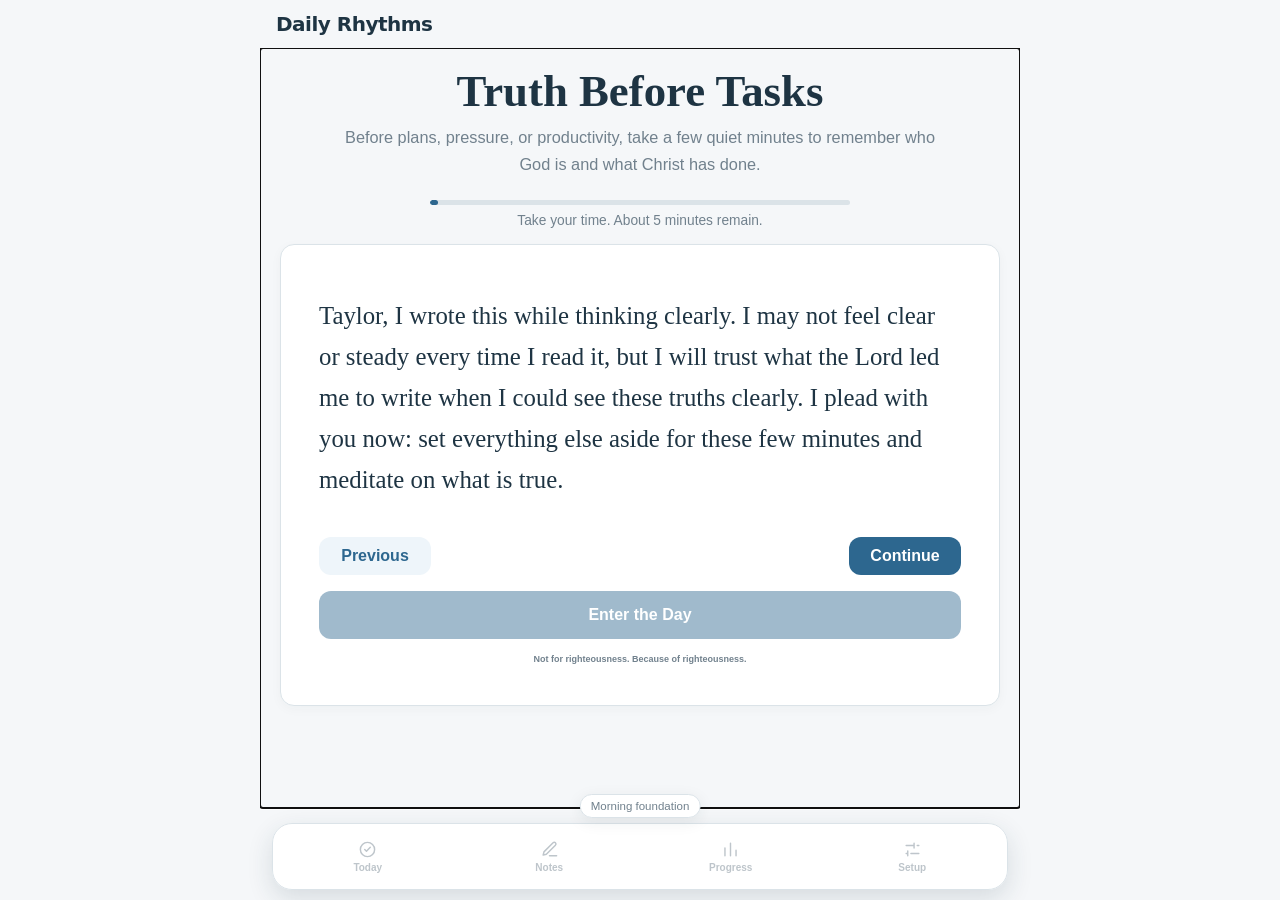
==== index.html @ 47e67b50 "Build 49: add adaptive widget and Watch focus" ====
<!doctype html>
<html lang="en">
<head>
  <meta charset="utf-8" />
  <meta name="viewport" content="width=device-width, initial-scale=1, viewport-fit=cover" />
  <meta name="theme-color" content="#163a33" />
  <meta name="description" content="A private, customizable daily routine and check-in tracker." />
  <link rel="manifest" href="manifest.webmanifest" />
  <link rel="icon" href="icon-192.png" />
  <link rel="apple-touch-icon" href="icon-192.png" />
  <link rel="stylesheet" href="styles.css" />
  <title>Daily Rhythms</title>
</head>
<body data-theme="calm" data-view="today">
  <div class="background-overlay" aria-hidden="true"></div>
  <div class="app-shell">
    <header class="topbar">
      <div class="topbar-brand">
        <div>
          <h1 id="pageTitle">Today</h1>
          <p id="pageContext">Today</p>
        </div>
      </div>
      <details id="todayDateMenu" class="today-date-menu">
        <summary><span id="heroDate">Today</span><span aria-hidden="true">⌄</span></summary>
        <div class="date-nav date-nav-v15" aria-label="Choose date">
          <button id="prevDay" class="ghost-button" type="button" aria-label="Previous day">‹</button>
          <button id="selectedDateButton" class="date-button" type="button" aria-label="Return to today"></button>
          <select id="dayModeInput" aria-label="How this day should count"><option value="normal">Normal day</option><option value="sick">Sick day</option><option value="travel">Travel day</option><option value="vacation">Vacation</option><option value="rest">Planned rest</option></select>
          <button id="undoButton" class="ghost-button undo-button" type="button" disabled aria-label="Undo last change" title="Undo">↶</button>
          <label class="calendar-button" aria-label="Jump to a date">📅<input id="datePickerInput" type="date" /></label>
          <button id="nextDay" class="ghost-button" type="button" aria-label="Next day">›</button>
        </div>
      </details>
      <button class="icon-button" id="installButton" type="button" hidden aria-label="Install app">＋</button>
    </header>

    <main id="appMain" class="main-content" tabindex="-1">

      <section id="truthView" class="view truth-view" aria-labelledby="pageTitle">
        <section class="truth-hero">
          <p id="truthHeroEyebrow" class="eyebrow" hidden>Begin with what is true</p>
          <h2 id="truthHeroTitle">Truth Before Tasks</h2>
          <p id="truthHeroIntro" class="truth-intro">Before plans, pressure, or productivity, take a few quiet minutes to remember who God is and what Christ has done.</p>
          <div class="truth-progress" aria-label="Opening meditation progress"><span id="truthProgressBar"></span></div>
          <p id="truthProgressText" class="muted truth-progress-text" aria-live="polite"></p>
        </section>
        <section class="card truth-stage">
          <div class="truth-step-heading">
            <p id="truthStepLabel" class="eyebrow" hidden>Step 1 of 5</p>
            <h3 id="truthStepTitle" hidden>A plea from a clear moment</h3>
          </div>
          <div id="truthStepBody" class="truth-step-body"></div>
          <div class="truth-controls">
            <button id="truthPreviousButton" class="secondary-button" type="button">Previous</button>
            <button id="truthContinueButton" class="primary-button" type="button">Continue</button>
          </div>
          <button id="truthEnterDayButton" class="primary-button truth-enter-button" type="button" disabled>Enter the Day</button>
          <p class="muted micro-copy truth-gospel-note"><strong>Not for righteousness. Because of righteousness.</strong></p>
        </section>
      </section>

      <section id="todayView" class="view active" aria-labelledby="pageTitle">
        <section class="hero-card">
          <div class="hero-copy">
            <p class="hero-kicker" id="heroGreeting">Good morning</p>
            <p class="week-focus-banner" id="weekFocusBanner" hidden></p>
          </div>
          <div class="progress-ring" id="progressRing" aria-label="0 percent complete"><span id="progressPercent">0%</span></div>
        </section>

        <section class="card foundation-card" aria-label="Today's foundation">
          <div>
            <div class="foundation-heading"><p class="eyebrow">Today’s foundation</p><span class="foundation-mark" aria-label="Foundation complete">100%</span></div>
            <p class="foundation-copy">Remember that your worth is not in what you do, but in what Christ did for you. Because of Him, you can do these tasks not to earn merit but to live out a life merited by grace. For it is from His fullness you have received grace upon grace.</p>
          </div>
        </section>

        <section id="backupReminder" class="card backup-reminder" hidden>
          <div><p class="eyebrow">Keep your data safe</p><h2>A fresh backup is due</h2><p id="backupReminderText" class="muted"></p></div>
          <button id="openBackupButton" class="small-button" type="button">Back up now</button>
        </section>

        <section class="card actual-time-card">
          <div class="section-heading actual-time-heading"><h2>Sleep times</h2><div class="actual-time-summary"><span id="actualTimeSummary">Not recorded</span><button id="toggleActualTimeButton" class="small-button" type="button" aria-expanded="false" aria-controls="actualTimeDetails">Enter</button></div></div>
          <div id="actualTimeDetails" class="actual-time-details">
            <div class="actual-time-grid compact-time-grid">
              <div class="actual-time-field compact-time-field"><label for="actualWakeInput">Woke up</label><div><input id="actualWakeInput" type="time" /><button id="wakeNowButton" class="small-button" type="button">Now</button></div></div>
              <div class="actual-time-field compact-time-field"><label for="actualBedInput">Went to bed</label><div><input id="actualBedInput" type="time" /><button id="bedNowButton" class="small-button" type="button">Now</button></div></div>
            </div>
            <p class="muted micro-copy">Last night’s bedtime belongs to yesterday; this morning’s wake time belongs here. Enter either when Health has no recording.</p>
            <div id="healthSleepSuggestion" class="health-sleep-suggestion" hidden>
              <div><strong id="healthSleepSuggestionTitle">Apple Health suggestion</strong><span id="healthSleepSuggestionText"></span></div>
              <button id="applyHealthSleepButton" class="small-button" type="button">Review times</button>
            </div>
          </div>
        </section>

        <div id="routineSections">
          <div id="morningRoutineSection"></div>
          <div id="postMorningMoments">
            <section id="godMomentReminder" class="card god-moment-reminder" hidden>
              <details class="god-moment-details">
                <summary><span class="eyebrow">God Moment</span><span id="godMomentReminderText" class="god-moment-quote"></span></summary>
                <small id="godMomentReminderDate"></small>
              </details>
              <button id="openGodMomentsButton" class="small-button" type="button">All moments</button>
            </section>

            <section class="card capture-card">
              <div class="section-heading"><div><p class="eyebrow">Remember</p><h2>Capture a small thing</h2></div><div class="section-tools"><button id="quickNoteButton" class="secondary-button" type="button">+ Note</button><button id="quickMemoryButton" class="primary-button" type="button">+ Remember</button></div></div>
              <div id="onThisDayMemory" class="on-this-day" hidden></div>
            </section>
          </div>
          <div id="laterRoutineSections"></div>
        </div>

      </section>

      <section id="notesView" class="view" aria-labelledby="pageTitle">
        <section class="card notes-intro-card notes-ledger-header">
          <div class="section-heading">
            <div><p class="eyebrow">Notes & Thoughts</p><h2>A quiet place for what matters</h2></div>
            <button id="addNoteButton" class="primary-button" type="button">+ Note</button>
          </div>
          <p class="muted setup-help">Keep prayers, actions, memories, and thoughts together without turning reflection into another task list.</p>
          <div class="notes-stats">
            <div><strong id="notesOpenCount">0</strong><span>Open notes</span></div>
            <div><strong id="godMomentCount">0</strong><span>God Moments</span></div>
            <div><strong id="notesDueCount">0</strong><span>Ready to review</span></div>
          </div>
        </section>

        <section id="reflectionReviewCard" class="card reflection-review-card">
          <div class="section-heading">
            <div><p class="eyebrow">Review & Reflect</p><h2>Close the loop gently</h2></div>
            <button id="toggleReflectionReviewButton" class="primary-button" type="button" aria-controls="reflectionReviewPanel" aria-expanded="false">Begin review</button>
          </div>
          <p id="reflectionReviewStatus" class="muted setup-help">Return to what needs prayer, action, or remembrance without carrying everything at once.</p>
          <div class="reflection-review-stats">
            <div><strong id="reviewDueCount">0</strong><span>Due</span></div>
            <div><strong id="reviewActionCount">0</strong><span>Actions</span></div>
            <div><strong id="reviewPrayerCount">0</strong><span>Prayers</span></div>
            <div><strong id="reviewMomentCount">0</strong><span>God Moments</span></div>
          </div>
          <div id="reflectionReviewPanel" class="reflection-review-panel" hidden>
            <div id="reflectionReviewLists" class="reflection-review-lists"></div>
            <label class="text-field"><span>What do you want to carry forward?</span><textarea id="weeklyReflectionInput" rows="3" maxlength="1000" placeholder="A prayer, next step, or truth to remember…"></textarea></label>
            <button id="finishReflectionReviewButton" class="primary-button reflection-finish" type="button">Finish this week’s review</button>
          </div>
        </section>

        <section class="card notes-filter-card">
          <div class="notes-search-row">
            <label class="notes-search-field"><span class="sr-only">Search notes</span><input id="notesSearchInput" type="search" placeholder="Search everything you’ve captured…" /></label>
            <button id="clearNotesFiltersButton" class="small-button" type="button" hidden>Clear</button>
          </div>
          <div class="notes-filter-row">
            <label><span>Type</span><select id="notesTypeFilter">
              <option value="all">All notes</option><option value="routine">Routine notes</option><option value="memory">Memory Bank</option><option value="entrust">Entrust to the Lord</option><option value="review">Review later</option><option value="action">Action items</option><option value="prayer">Prayers</option><option value="god-moment">God Moments</option><option value="general">General notes</option>
            </select></label>
            <label><span>Status</span><select id="notesStatusFilter"><option value="all">All statuses</option><option value="open">Open</option><option value="completed">Completed</option><option value="due">Ready to review</option><option value="snoozed">Snoozed</option><option value="pinned">Pinned</option><option value="answered">Answered prayers</option></select></label>
          </div>
        </section>

        <details id="godMomentsLibrary" class="card god-moments-library notes-library-tool">
          <summary><span><span class="eyebrow">Import</span><strong>Bring in Apple Notes</strong><small>Markdown or text · one file becomes one God Moment</small></span><i aria-hidden="true">›</i></summary>
          <div class="notes-import-body">
            <p class="muted setup-help">Imported notes keep their text, are labeled Apple Notes, and can resurface as reminders of God’s faithfulness.</p>
            <label class="secondary-button file-button import-god-moments">Choose Apple Notes files<input id="importGodMomentsInput" type="file" accept=".md,.markdown,.txt,text/markdown,text/plain" multiple /></label>
          </div>
        </details>

        <section class="notes-results-section">
          <div class="section-heading notes-results-heading"><div><p class="eyebrow">Your library</p><h2 id="notesResultsTitle">All notes</h2></div><span id="notesResultCount" class="section-progress">0</span></div>
          <div id="notesList" class="notes-list"></div>
        </section>
      </section>

      <section id="historyView" class="view" aria-labelledby="pageTitle">
        <section class="card progress-story-card" id="progressStoryCard">
          <p id="progressStoryKicker" class="eyebrow">This week</p>
          <h2 id="progressStoryTitle">Your rhythm is taking shape</h2>
          <p id="progressStoryText">Progress will become more meaningful as you continue recording ordinary days.</p>
          <div class="progress-story-metric"><strong id="progressStoryPercent">—</strong><span>completion</span><b id="progressStoryChange">Start where you are</b></div>
        </section>

        <section class="card progress-overview-card progress-ledger-card">
          <div class="section-heading progress-heading">
            <div><p class="eyebrow">The ledger</p><h2>At a glance</h2></div>
            <div id="rangeSelector" class="range-selector" aria-label="Analytics range">
              <button class="range-button active" type="button" data-range="7">7D</button>
              <button class="range-button" type="button" data-range="30">30D</button>
              <button class="range-button" type="button" data-range="90">90D</button>
            </div>
          </div>
          <div class="progress-stats-grid">
            <div><strong id="progressOverall">—</strong><span>Overall</span></div>
            <div><strong id="progress80Days">—</strong><span>At rhythm</span></div>
            <div><strong id="progressTrackedDays">—</strong><span>Days tracked</span></div>
          </div>
          <p id="progressRangeNote" class="muted progress-range-note"></p>
        </section>

        <section class="card progress-week-card">
          <div class="section-heading"><div><p class="eyebrow">This week</p><h2>Daily rhythm</h2></div><strong id="weekOverall" class="section-progress">—</strong></div>
          <div id="weekSummary" class="week-summary"></div>
        </section>

        <section class="card progress-routine-card">
          <div class="section-heading"><div><p class="eyebrow">Routine</p><h2>By part of day</h2></div></div>
          <div id="sectionBreakdown" class="breakdown-list"></div>
        </section>

        <section class="card progress-habits-card">
          <div class="section-heading"><div><p class="eyebrow">Consistency</p><h2>What is becoming steady</h2></div></div>
          <div class="habit-columns">
            <div><h3>Strong rhythms</h3><div id="strongHabits" class="habit-list"></div></div>
            <div class="habit-grace-column"><h3>Still forming</h3><div id="weakHabits" class="habit-list"></div></div>
          </div>
        </section>

        <details class="card progress-detail-disclosure">
          <summary><span><strong>Check-ins</strong><small>Mood, focus, stress, and sleep patterns</small></span><b>View trends</b><i aria-hidden="true">›</i></summary>
          <div class="progress-detail-body"><div id="trendList" class="trend-list"></div></div>
        </details>

        <details class="card progress-detail-disclosure" id="medicationProgressCard">
          <summary><span><strong>Medication</strong><small>Completion history and timing patterns</small></span><b>View history</b><i aria-hidden="true">›</i></summary>
          <div class="progress-detail-body">
            <p class="muted setup-help">A descriptive look at your logged timing. It does not establish that medication timing caused a particular wake time.</p>
            <div id="medicationInsights" class="medication-insights"></div>
          </div>
        </details>

        <details class="card progress-detail-disclosure">
          <summary><span><strong>Patterns</strong><small>Simple associations found in your own logs</small></span><b>Explore</b><i aria-hidden="true">›</i></summary>
          <div class="progress-detail-body">
            <p class="muted setup-help">These are associations in your own logs, not proof that one habit caused the other result.</p>
            <div id="patternInsights" class="insight-list"></div>
          </div>
        </details>

        <section class="card weekly-review-card" id="weeklyReviewCard">
          <div class="section-heading"><div><p class="eyebrow">Weekly review</p><h2>Close the loop</h2></div><span id="weeklyReviewLabel" class="section-progress"></span></div>
          <div id="weeklyReviewSummary" class="weekly-review-summary"></div>
          <label class="text-field"><span>What do you want to focus on next week?</span><textarea id="weeklyFocusInput" rows="2" maxlength="300" placeholder="One clear focus for the week ahead…"></textarea></label>
          <button id="saveWeeklyFocusButton" class="primary-button weekly-focus-save" type="button">Save weekly focus</button>
        </section>

        <details class="card progress-detail-disclosure accountability-sharing-card" id="accountabilitySharingCard">
          <summary><span><strong>Private accountability</strong><small>Approved trends and shared routines</small></span><b id="accountabilitySharingBadge">Sign in needed</b><i aria-hidden="true">›</i></summary>
          <div class="progress-detail-body accountability-progress-body">
          <p class="muted accountability-intro">Connect one person or several. Each connection receives only the progress categories you turn on.</p>

          <div id="accountabilitySharingSignedOut" class="accountability-sharing-notice">
            <strong>Connect Private Sync first</strong>
            <span>Your private account confirms who owns a snapshot and who may read it.</span>
            <button id="openPrivateSyncForAccountabilityButton" class="secondary-button" type="button">Open Private Sync</button>
          </div>

          <div id="accountabilitySharingOwner" hidden>
            <div id="accountabilityConnectionsList" class="accountability-connection-list"></div>

            <details id="accountabilityConnectionEditor" class="accountability-editor" open>
              <summary><span id="accountabilityEditorTitle">Add an accountability partner</span><small id="accountabilityEditorStatus">Private invitation</small></summary>
              <div class="accountability-editor-body">
                <div class="two-column-fields">
                  <label class="text-field compact"><span>Your display name</span><input id="accountabilityOwnerNameInput" type="text" maxlength="80" placeholder="Taylor" /></label>
                  <label class="text-field compact"><span>Partner name</span><input id="accountabilityPartnerNameInput" type="text" maxlength="80" placeholder="Pastor, friend, counselor…" /></label>
                </div>
                <label class="text-field compact"><span>Partner email</span><input id="accountabilityPartnerEmailInput" type="email" maxlength="320" autocomplete="email" placeholder="partner@example.com" /></label>

                <fieldset class="accountability-options accountability-sharing-options">
                  <legend>Choose what this person can see</legend>
                  <label class="toggle-field"><input id="accountabilityShareProgressInput" type="checkbox" checked /><span><b>Progress totals</b><small>Today and week completion, plus Truth Before Tasks status.</small></span></label>
                  <label class="toggle-field"><input id="accountabilityShareRoutinesInput" type="checkbox" checked /><span><b>Routine names</b><small>Completion for non-sensitive routines. Medication and check-in names stay separate.</small></span></label>
                  <label class="toggle-field"><input id="accountabilityShareCheckinsInput" type="checkbox" /><span><b>Rating check-ins</b><small>Weekly numeric averages only—never written reflections.</small></span></label>
                  <label class="toggle-field"><input id="accountabilityShareStepsInput" type="checkbox" /><span><b>Step goal</b><small>Today’s step total and goal, not raw Health records.</small></span></label>
                  <label class="toggle-field"><input id="accountabilityShareMedicationInput" type="checkbox" /><span><b>Medication completion</b><small>A completed count only—never names, doses, or times.</small></span></label>
                </fieldset>

                <div id="accountabilityRoutineChooser" class="accountability-routine-chooser">
                  <div class="accountability-routine-chooser-heading">
                    <div><strong>Choose shared routines</strong><small>Checked routines share only their name and completion. Written answers, remembered text, medication details, and check-in text stay private.</small></div>
                    <div class="accountability-routine-selection-tools">
                      <span id="accountabilityRoutineSelectionCount">0 selected</span>
                      <button id="selectAllAccountabilityRoutinesButton" type="button">Select all</button>
                      <button id="clearAccountabilityRoutinesButton" type="button">Clear</button>
                    </div>
                  </div>
                  <div id="accountabilityRoutineChoices" class="accountability-routine-choices"></div>
                </div>

                <div id="accountabilitySnapshotPreview" class="accountability-snapshot-preview"></div>
                <p id="accountabilitySnapshotStatus" class="muted micro-copy accountability-snapshot-status">No shared snapshot has been published yet.</p>
                <p class="accountability-privacy-note"><strong>Always private:</strong> notes, prayer text, reflections, medication names and times, and raw Apple Health data are never placed in the shared snapshot.</p>

                <div class="accountability-builder-actions accountability-relationship-actions">
                  <button id="saveAccountabilityConnectionButton" class="primary-button" type="button">Send private invitation</button>
                  <button id="refreshAccountabilitySnapshotButton" class="secondary-button" type="button" hidden>Refresh shared progress</button>
                  <button id="pauseAccountabilityConnectionButton" class="secondary-button" type="button" hidden>Pause sharing</button>
                  <button id="revokeAccountabilityConnectionButton" class="danger-button" type="button" hidden>Revoke</button>
                </div>
              </div>
            </details>
          </div>
          </div>
        </details>

        <section class="card accountability-dashboard-card" id="accountabilityDashboardCard" hidden>
          <div class="section-heading accountability-partner-dashboard-heading">
            <div><p class="eyebrow">Partner dashboard</p><h2>People sharing with you</h2></div>
            <div class="accountability-partner-account-actions">
              <span id="accountabilityRosterCount" class="privacy-pill">0 people</span>
              <button id="accountabilityPartnerSignOutButton" class="small-button" type="button" hidden>Sign out</button>
            </div>
          </div>
          <p class="muted accountability-intro">A calm, read-only view of the progress each person chose to share.</p>
          <p id="accountabilityPartnerAccount" class="muted micro-copy accountability-partner-account" hidden></p>
          <div class="accountability-dashboard-tools">
            <label class="notes-search-field"><span class="sr-only">Find a person</span><input id="accountabilityPartnerSearchInput" type="search" placeholder="Find a person…" /></label>
            <label><span class="sr-only">Filter people</span><select id="accountabilityPartnerFilterInput"><option value="all">All people</option><option value="attention">May need check-in</option><option value="stale">No recent update</option></select></label>
            <label><span class="sr-only">Sort people</span><select id="accountabilityPartnerSortInput"><option value="attention">Needs attention</option><option value="updated">Recently updated</option><option value="name">Name</option></select></label>
          </div>
          <div class="accountability-dashboard-layout">
            <div id="accountabilityPartnerRoster" class="accountability-partner-roster"></div>
            <div id="accountabilityPartnerDetail" class="accountability-partner-detail"></div>
          </div>
        </section>

        <details class="card progress-detail-disclosure accountability-report-card" id="accountabilityReportCard">
          <summary><span><strong>Manual progress report</strong><small>Preview an on-device report before sharing</small></span><b>On device</b><i aria-hidden="true">›</i></summary>
          <div class="progress-detail-body accountability-progress-body">
          <p class="muted accountability-intro">Choose what to include, then preview the exact report before sharing it. Nothing is sent automatically.</p>

          <label class="text-field compact accountability-period-field"><span>Report period</span><select id="accountabilityPeriodInput"><option value="week">This week</option><option value="today">Today</option></select></label>

          <fieldset class="accountability-options">
            <legend>Choose what to include</legend>
            <label class="toggle-field"><input id="accountabilityRoutineInput" type="checkbox" /><span><b>Routine summary</b><small>Completion, parts of day, morning foundation, and habit consistency.</small></span></label>
            <label class="toggle-field"><input id="accountabilityMedicationInput" type="checkbox" /><span><b>Medication status</b><small>Shares only how many scheduled doses were logged.</small></span></label>
            <label id="accountabilityMedicationTimesField" class="toggle-field accountability-sensitive-option"><input id="accountabilityMedicationTimesInput" type="checkbox" /><span><b>Medication names and times</b><small>Sensitive details. Available only when medication status is included.</small></span></label>
            <label class="toggle-field"><input id="accountabilityCheckinsInput" type="checkbox" /><span><b>Rating check-ins</b><small>Shares averages for logged scales such as mood, sleep quality, and stress—not written reflections.</small></span></label>
            <label id="accountabilityHealthField" class="toggle-field accountability-sensitive-option" hidden><input id="accountabilityHealthInput" type="checkbox" /><span><b>Latest Apple Health summary</b><small>Sensitive and off by default. Shares the most recently refreshed steps, sleep, and workout totals.</small></span></label>
          </fieldset>

          <div class="accountability-reflection-fields">
            <label class="text-field"><span>What went well? <small>Optional</small></span><textarea id="accountabilityReflectionInput" rows="3" maxlength="500" placeholder="A short reflection you want your accountability partner to see…"></textarea></label>
            <label class="text-field"><span>Where would support help? <small>Optional</small></span><textarea id="accountabilitySupportInput" rows="3" maxlength="500" placeholder="A habit, decision, or area where encouragement would help…"></textarea></label>
          </div>

          <div class="accountability-builder-actions">
            <button id="previewAccountabilityButton" class="primary-button" type="button">Preview report</button>
          </div>

          <section id="accountabilityPreviewPanel" class="accountability-preview-panel" aria-labelledby="accountabilityPreviewTitle" hidden>
            <div class="accountability-preview-heading"><div><span class="preview-ready-dot" aria-hidden="true"></span><strong id="accountabilityPreviewTitle">Ready for your review</strong></div><small>Only the text below will be shared.</small></div>
            <pre id="accountabilityPreviewText" tabindex="0"></pre>
            <div class="accountability-share-actions">
              <button id="copyAccountabilityButton" class="secondary-button" type="button">Copy report</button>
              <button id="shareAccountabilityButton" class="primary-button" type="button">Share report</button>
            </div>
          </section>
          </div>
        </details>

        <details class="card progress-detail-disclosure">
          <summary><span><strong>Daily history</strong><small>Review a specific day when needed</small></span><b>Recent days</b><i aria-hidden="true">›</i></summary>
          <div class="progress-detail-body"><div id="historyList" class="history-list"></div></div>
        </details>
      </section>

      <section id="setupView" class="view" aria-labelledby="pageTitle">
        <section id="setupOverview" class="setup-overview" aria-label="Setup categories">
          <header class="setup-overview-heading"><div><h2>Make the app fit your life</h2><p class="muted setup-overview-intro">Core settings stay visible. Details open only when you need them.</p></div><span>Settings</span></header>
          <div class="setup-category-groups">
            <section class="setup-category-group" aria-labelledby="setupDailyRhythmHeading">
              <header><p id="setupDailyRhythmHeading" class="eyebrow">Daily rhythm</p><span>What shapes the ordinary day</span></header>
              <div class="setup-category-grid">
                <button type="button" data-setup-target="routine"><span class="setup-category-icon" aria-hidden="true"><svg viewBox="0 0 24 24"><path d="M9 6h11M9 12h11M9 18h11M4 6h.01M4 12h.01M4 18h.01" /></svg></span><span><b>Routine & schedule</b><small id="setupScheduleSummary">Wake 6:00 AM · Bed 10:30 PM</small></span><i>›</i></button>
                <button type="button" data-setup-target="faith"><span class="setup-category-icon warm" aria-hidden="true"><svg viewBox="0 0 24 24"><path d="M12 3v18M8 7h8" /></svg></span><span><b>Faith foundation</b><small id="setupFaithSummary">Truth Before Tasks · Convictions</small></span><i>›</i></button>
                <button type="button" data-setup-target="reminders"><span class="setup-category-icon warm" aria-hidden="true"><svg viewBox="0 0 24 24"><path d="M18 8a6 6 0 0 0-12 0c0 7-3 7-3 9h18c0-2-3-2-3-9"/><path d="M10 21h4"/></svg></span><span><b>Truth reminders</b><small id="setupRemindersSummary">Scheduled acknowledgements and protection</small></span><i>›</i></button>
              </div>
            </section>
            <section class="setup-category-group" aria-labelledby="setupConnectionsHeading">
              <header><p id="setupConnectionsHeading" class="eyebrow">Connections</p><span>Health, access, and the people you choose</span></header>
              <div class="setup-category-grid">
                <button type="button" data-setup-target="health"><span class="setup-category-icon" aria-hidden="true"><svg viewBox="0 0 24 24"><path d="M20.8 4.6a5.5 5.5 0 0 0-7.8 0L12 5.6l-1-1a5.5 5.5 0 0 0-7.8 7.8l1 1L12 21l7.8-7.6 1-1a5.5 5.5 0 0 0 0-7.8Z" /></svg></span><span><b>Health, devices & access</b><small id="setupHealthSummary">Health, Watch, widgets, and earned apps</small></span><i>›</i></button>
                <button type="button" data-setup-target="sharing"><span class="setup-category-icon" aria-hidden="true"><svg viewBox="0 0 24 24"><path d="M16 21v-2a4 4 0 0 0-4-4H6a4 4 0 0 0-4 4v2"/><circle cx="9" cy="7" r="4"/><path d="M22 21v-2a4 4 0 0 0-3-3.87M16 3.13a4 4 0 0 1 0 7.75"/></svg></span><span><b>Private accountability</b><small id="setupSharingSummary">Partners and shared progress</small></span><i>›</i></button>
              </div>
            </section>
            <section class="setup-category-group" aria-labelledby="setupAppPrivacyHeading">
              <header><p id="setupAppPrivacyHeading" class="eyebrow">App & privacy</p><span>Appearance, backups, and private sync</span></header>
              <div class="setup-category-grid">
                <button type="button" data-setup-target="appearance"><span class="setup-category-icon" aria-hidden="true"><svg viewBox="0 0 24 24"><path d="M12 22a10 10 0 1 0 0-20 4 4 0 0 0 0 8h1.5a2.5 2.5 0 0 1 0 5H12a3.5 3.5 0 0 0 0 7Z" /><path d="M7.5 10.5h.01M9 6.5h.01M14 5.5h.01M17.5 9h.01" /></svg></span><span><b>Appearance & accessibility</b><small id="setupAppearanceSummary">Calm theme · Right-handed controls</small></span><i>›</i></button>
                <button type="button" data-setup-target="data"><span class="setup-category-icon" aria-hidden="true"><svg viewBox="0 0 24 24"><path d="M12 22a10 10 0 1 0 0-20 10 10 0 0 0 0 20Z" /><path d="M2 12h20M12 2a15 15 0 0 1 0 20M12 2a15 15 0 0 0 0 20" /></svg></span><span><b>Data & privacy</b><small id="setupDataSummary">Private sync, backups, and protection</small></span><i>›</i></button>
              </div>
            </section>
          </div>
        </section>
        <div id="setupCategoryBar" class="setup-category-bar" hidden><button id="setupBackButton" class="small-button" type="button">‹ Setup</button><strong id="setupCategoryTitle">Routine & schedule</strong></div>

        <section class="card setup-section-card schedule-settings-card" data-setup-category="routine">
          <div class="section-heading"><div><p class="eyebrow">Schedule</p><h2>Daily anchors</h2></div><span class="section-progress">Tap to edit</span></div>
          <div class="daily-anchor-list">
            <label class="daily-anchor-row"><span class="daily-anchor-icon" aria-hidden="true">☀</span><span class="daily-anchor-copy"><b>Wake-up target</b><small>Starts your morning routine</small></span><input id="wakeTimeInput" type="time" aria-label="Wake-up target" /></label>
            <label class="daily-anchor-row"><span class="daily-anchor-icon bedtime" aria-hidden="true">☾</span><span class="daily-anchor-copy"><b>Bedtime target</b><small>Closes your daily routine</small></span><input id="bedTimeInput" type="time" aria-label="Bedtime target" /></label>
          </div>
          <label class="toggle-field schedule-toggle"><input id="badgeEnabledInput" type="checkbox" /><span><b>Home Screen progress badge</b><small>When supported by your installed web app, show the number of required items still remaining today.</small></span></label>
        </section>

        <section class="card" data-setup-category="routine">
          <div class="section-heading"><div><p class="eyebrow">Streaks</p><h2>Make streaks fit real life</h2></div></div>
          <div class="two-column-fields">
            <label class="text-field compact"><span>Completion needed</span><div class="percent-input"><input id="streakThresholdInput" type="number" min="1" max="100" step="1" /><b>%</b></div></label>
            <label class="text-field compact"><span>Excused days</span><select id="streakModeInput"><option value="forgiving">Do not break streak</option><option value="strict">Break streak</option></select></label>
          </div>
          <label class="toggle-field schedule-toggle"><input id="streakWeekdaysOnlyInput" type="checkbox" /><span><b>Weekdays-only streak</b><small>Saturday and Sunday are ignored when calculating the streak.</small></span></label>
        </section>

        <section class="card" data-setup-category="appearance">
          <div class="section-heading"><div><p class="eyebrow">Personalize</p><h2>Make it yours</h2></div></div>
          <label class="text-field compact"><span>Theme</span><select id="themeInput">
            <option value="calm">Calm</option><option value="sunrise">Sunrise</option><option value="dusk">Dusk</option><option value="minimal">Minimal</option><option value="midnight">Midnight</option>
          </select></label>
          <div class="background-controls">
            <label class="secondary-button file-button">Use a background photo<input id="backgroundImageInput" type="file" accept="image/*" /></label>
            <button id="clearBackgroundButton" class="secondary-button" type="button">Remove photo</button>
          </div>
          <p class="muted setup-help">A background photo stays only on this device. It is compressed before being saved.</p>
        </section>

        <section id="truthRemindersCard" class="card" data-setup-category="reminders">
          <div class="section-heading"><div><p class="eyebrow">Throughout the day</p><h2>Truth reminders</h2></div></div>
          <p class="muted setup-help">Keep a library of words and pictures to return to. Choose your entries or shuffle them, with reminders every 30 minutes from 8 AM to 8 PM by default.</p>
          <button id="openTruthRemindersButton" class="secondary-button" type="button">Manage iPhone reminders</button>
          <p id="truthRemindersAvailability" class="muted micro-copy">Notification scheduling is available in the iPhone app. Your reminder library stays on that iPhone.</p>
        </section>

        <section class="card handedness-card" data-setup-category="appearance">
          <div class="section-heading"><div><p class="eyebrow">Accessibility</p><h2>One-handed controls</h2></div></div>
          <label class="text-field compact"><span>Preferred hand</span><select id="handednessInput">
            <option value="right">Right-handed · checks on right</option>
            <option value="left">Left-handed · checks on left</option>
          </select></label>
          <div class="handedness-preview" aria-hidden="true"><span class="preview-check">✓</span><b>Example routine item</b></div>
          <p class="muted setup-help">Keeps completion and bulk-complete controls near your thumb. Date arrows stay standard.</p>
        </section>

        <section class="card" data-setup-category="appearance">
          <div class="section-heading"><div><p class="eyebrow">Gentle reminders</p><h2>God Moment resurfacing</h2></div></div>
          <label class="text-field compact"><span>How often?</span><select id="resurfacingFrequencyInput"><option value="occasional">Occasionally</option><option value="weekly">Once a week</option><option value="never">Never</option></select></label>
          <p class="muted setup-help">Only God Moments individually marked for resurfacing can appear on Today.</p>
        </section>

        <section class="card connections-card" id="connectionsCard" data-setup-category="health">
          <div class="section-heading"><div><p class="eyebrow">Connections</p><h2>Apps & smart actions</h2></div><button id="syncConnectionsButton" class="small-button" type="button">Sync now</button></div>
          <p class="muted setup-help">Link routine items to the Bible plan, websites, iPhone Shortcuts, calls, texts, email, Maps, or another part of this app.</p>
          <div class="connection-status-card">
            <div class="connection-icon">📖</div>
            <div class="connection-copy"><strong>Ten-Category Bible Reading</strong><span id="bibleConnectionStatus">Checking connection…</span></div>
            <button id="openBibleConnectionButton" class="small-button" type="button">Open</button>
          </div>
          <label class="text-field"><span>Bible app address</span><input id="bibleAppUrlInput" type="url" inputmode="url" placeholder="https://bojangles4x4.github.io/Bible-Reading-Plan/" /></label>
          <div class="connection-actions">
            <button id="saveBibleConnectionButton" class="primary-button" type="button">Save connection</button>
            <button id="testBibleConnectionButton" class="secondary-button" type="button">Test connection</button>
          </div>
          <div class="integration-template-heading"><strong>Add an action</strong><span>Start with a template, then customize it.</span></div>
          <div id="connectionTemplates" class="integration-template-grid">
            <button type="button" data-template="bible"><span>📖</span><b>Bible reading</b></button>
            <button type="button" data-template="website"><span>↗</span><b>Website</b></button>
            <button type="button" data-template="shortcut"><span>⚡</span><b>Shortcut</b></button>
            <button type="button" data-template="phone"><span>☎</span><b>Call</b></button>
            <button type="button" data-template="text"><span>💬</span><b>Text</b></button>
            <button type="button" data-template="email"><span>✉</span><b>Email</b></button>
            <button type="button" data-template="maps"><span>⌖</span><b>Maps</b></button>
            <button type="button" data-template="internal"><span>◎</span><b>Inside app</b></button>
          </div>
        </section>

        <section class="card iphone-widget-card" id="iphoneWidgetCard" data-setup-category="health" hidden>
          <div class="section-heading"><div><p class="eyebrow">Home Screen</p><h2>Today’s Rhythm widget</h2></div><span class="native-badge">Build 45</span></div>
          <p class="muted setup-help">See Truth Before Tasks, today’s progress, and your private earned-time balance. The large widget also offers a suggested routine, Water +1, and a direct path to every task.</p>
          <div class="widget-size-options" aria-label="Available iPhone widget sizes">
            <div><span class="widget-size-shape large" aria-hidden="true"></span><strong>Large</strong><small>Status, suggested focus, Water +1, and all tasks</small></div>
            <div><span class="widget-size-shape medium" aria-hidden="true"></span><strong>Medium</strong><small>Progress and the first available action</small></div>
            <div><span class="widget-size-shape small" aria-hidden="true"></span><strong>Small</strong><small>Foundation and progress at a glance</small></div>
          </div>
          <details class="widget-install-guide">
            <summary>How to add it after installing Build 45</summary>
            <ol>
              <li>Touch and hold an empty area of your iPhone Home Screen.</li>
              <li>Tap <b>Edit</b>, then <b>Add Widget</b>.</li>
              <li>Search for <b>Daily Routine</b> (the app currently in TestFlight).</li>
              <li>Choose a size and tap <b>Add Widget</b>.</li>
            </ol>
          </details>
          <div class="widget-privacy-note"><span aria-hidden="true">◈</span><p><strong>Private by design</strong><small>Prayer, Scripture, medication, Health details, notes, selected app names, and Screen Time selections never appear. Only the aggregate earned minutes may be shown, and routine labels can be hidden while your phone is locked.</small></p></div>
        </section>

        <section class="card apple-native-card" id="appleNativeCard" data-setup-category="health" hidden>
          <div class="section-heading"><div><p class="eyebrow">Apple Health</p><h2>Health metrics</h2></div><span class="native-badge">On device</span></div>
          <p class="muted setup-help">Apple Health is the private hub. Daily Routine reads only the categories you choose and can identify contributing sources such as Apple Watch or Garmin when they write data to Health.</p>
          <div class="apple-health-grid">
            <div><strong id="appleStepCount">—</strong><span>Steps today</span></div>
            <div><strong id="appleSleepHours">—</strong><span>Sleep hours</span></div>
            <div><strong id="appleWorkoutCount">—</strong><span>Workouts</span></div>
          </div>
          <p id="appleHealthStatus" class="muted setup-help">Health access has not been requested.</p>
          <div id="healthSourceSummary" class="health-source-summary" hidden>
            <div><strong>Health data sources</strong><span id="healthSourceDetail">Apple Health</span></div>
            <span class="privacy-pill">Through Health</span>
          </div>
          <div class="connection-actions">
            <button id="connectAppleHealthButton" class="primary-button" type="button">Connect Health</button>
            <button id="refreshAppleHealthButton" class="secondary-button" type="button">Refresh summary</button>
          </div>
          <div class="health-steps-goal">
            <div><strong>Automatic steps goal</strong><span>Add steps as a required routine item. It checks itself when Health reaches your goal.</span></div>
            <label><span class="sr-only">Daily step goal</span><input id="appleStepsGoalInput" type="number" min="1" max="100000" step="500" inputmode="numeric" value="8000" /></label>
            <button id="saveAppleStepsGoalButton" class="secondary-button" type="button">Add to routine</button>
          </div>
          <p class="muted micro-copy">Automatic step values stay on this device and are excluded from Private sync.</p>
        </section>

        <section class="card earned-access-card" id="earnedAccessCard" data-setup-category="health" hidden>
          <div class="section-heading earned-access-section-heading">
            <div><p class="eyebrow">Screen Time</p><h2>Earned Access</h2></div>
            <span id="earnedAccessBadge" class="privacy-pill">Checking</span>
          </div>
          <p class="muted setup-help earned-access-intro">Your chosen apps share one daily time bank. Truth Before Tasks must be complete before any earned allowance can open.</p>

          <div class="earned-access-dashboard">
            <div class="earned-access-gate earned-access-disclosure" aria-live="polite">
              <span class="earned-access-gate-icon" aria-hidden="true">●</span>
              <div><span>Current protection</span><strong id="earnedAccessGateStatus">Checking Screen Time…</strong><small id="earnedAccessGateDetail">Confirming today’s foundation and app shields.</small></div>
            </div>
            <div class="earned-access-metrics">
              <div><strong id="earnedAccessAvailableNow">0 min</strong><span>Balance remaining</span></div>
              <div><strong id="earnedAccessUsableNow">0 min</strong><span>Usable now</span></div>
              <div><strong id="earnedAccessStepMetric">0%</strong><span>Step goal</span></div>
            </div>
          </div>

          <button id="openEarnedAccessControlsButton" class="secondary-button earned-access-picker-button" type="button">Choose earned and essential apps</button>
          <p id="earnedAccessNativeStatus" class="muted micro-copy earned-access-native-status">Authorize Screen Time and privately choose the apps Daily Routine should manage.</p>

          <div class="earned-access-bank" aria-live="polite">
            <div><span>Today’s shared bank</span><strong id="earnedAccessBankStatus">0 of 60 minutes remain today</strong><small id="earnedAccessBankDetail">Currently open and still-banked minutes belong to this same balance. Minutes reset at midnight.</small></div>
            <button id="useEarnedAccessButton" class="primary-button" type="button" disabled>Use 15 minutes</button>
          </div>

          <details class="earned-access-ledger">
            <summary><span>Today’s minute breakdown</span><strong id="earnedAccessLedgerSummary">0 earned · 0 remaining</strong></summary>
            <div class="earned-access-ledger-rows">
              <div><span>Routine tasks</span><strong id="earnedAccessTaskEarned">+0 min</strong></div>
              <div><span>Walking</span><strong id="earnedAccessWalkingEarned">+0 min</strong></div>
              <div><span>Selected-app use</span><strong id="earnedAccessUsedToday">0 min</strong></div>
              <div><span>Balance remaining</span><strong id="earnedAccessBalanceRemaining">0 min</strong></div>
            </div>
            <p id="earnedAccessLedgerNote" class="muted micro-copy earned-access-ledger-note">Usage is updated at Apple’s Screen Time checkpoints. Unused minutes expire at midnight.</p>
          </details>

          <div class="earned-access-truth-status" aria-live="polite">
            <div><span>Truth Reminders</span><strong id="earnedAccessTruthStatus">Checking reminder schedule…</strong><small id="earnedAccessTruthDetail">Waiting count and the next reminder will appear here.</small></div>
            <span id="earnedAccessTruthCount" class="privacy-pill">Checking</span>
          </div>

          <div class="earned-access-rule-heading"><strong>Ways to earn time</strong><span>Completed requirements add to the same daily bank.</span></div>
          <div class="earned-access-stages">
            <div class="earned-stage" data-stage="morning">
              <div class="earned-stage-heading"><div><strong>Morning routines</strong><span>Earn a few minutes per selected task</span></div></div>
              <div id="earnedAccessMorningTasks" class="earned-task-options" aria-label="Morning access requirements"></div>
              <div class="earned-stage-status"><span id="earnedAccessMorningStatus">Choose morning tasks</span></div>
            </div>
            <div class="earned-stage" data-stage="later">
              <div class="earned-stage-heading"><div><strong>Later routines</strong><span>Add more time in the afternoon or evening</span></div></div>
              <div id="earnedAccessLaterTasks" class="earned-task-options" aria-label="Later access requirements"></div>
              <div class="earned-stage-status"><span id="earnedAccessLaterStatus">Choose later tasks</span></div>
            </div>
          </div>

          <div class="earned-movement-heading"><strong>Walking toward today’s goal</strong><span>Steps add minutes proportionally and automatically.</span></div>
          <div class="earned-access-progress" aria-live="polite">
            <div><strong id="earnedAccessStatus">Checking today’s steps…</strong><span id="earnedAccessDetail">Walking progress will appear here.</span></div>
            <div class="earned-access-progress-track" role="progressbar" aria-label="Earned Access step progress" aria-valuemin="0" aria-valuemax="100" aria-valuenow="0"><span id="earnedAccessProgressBar"></span></div>
          </div>
          <div class="connection-actions earned-access-actions">
            <button id="startEarnedAccessButton" class="primary-button" type="button">Start step round</button>
            <button id="checkEarnedAccessButton" class="secondary-button" type="button">Check progress</button>
            <button id="cancelEarnedAccessButton" class="text-button" type="button" hidden>Cancel round</button>
          </div>

          <details class="earned-access-settings-disclosure">
            <summary>Automation and daily limits</summary>
            <div class="earned-access-settings-body">
              <label class="toggle-field"><input id="earnedAccessAutomaticStepsInput" type="checkbox" checked /><span><b>Automatic walking rewards</b><small>Track progress toward your daily step goal and add minutes automatically.</small></span></label>
              <label class="toggle-field"><input id="earnedAccessAutomaticUseInput" type="checkbox" checked /><span><b>Open earned apps automatically</b><small>Open selected apps only after today’s foundation is complete and minutes have been earned.</small></span></label>
              <div class="earned-access-fields">
                <label class="text-field compact earned-access-app-field"><span>Earned app group name</span><input id="earnedAccessLabelInput" type="text" maxlength="80" value="Selected apps" placeholder="For example: Social &amp; Shopping" /><small class="field-help">This label never chooses apps. Use Apple’s private picker above.</small></label>
                <label class="text-field compact"><span>Minutes per task</span><input id="earnedAccessTaskMinutesInput" type="number" min="1" max="15" step="1" inputmode="numeric" value="5" /></label>
                <label class="text-field compact"><span>Daily limit</span><input id="earnedAccessDailyLimitInput" type="number" min="15" max="120" step="5" inputmode="numeric" value="60" /></label>
                <label class="text-field compact"><span>Daily step goal</span><input id="earnedAccessStepsInput" type="number" min="1000" max="30000" step="500" inputmode="numeric" value="8000" /></label>
                <label class="text-field compact"><span>Minutes at goal</span><input id="earnedAccessMinutesInput" type="number" min="15" max="120" step="5" inputmode="numeric" value="60" /></label>
                <label class="text-field compact" hidden><span>Step pattern</span><select id="earnedAccessModeInput"><option value="fixed">Same goal each round</option><option value="escalating">Escalate 750 → 1,000 → 1,500</option></select></label>
              </div>
            </div>
          </details>
          <details class="earned-access-settings-disclosure earned-access-reliability-disclosure">
            <summary>Reliability status</summary>
            <div class="earned-access-reliability-grid" aria-live="polite">
              <div><span>Health refresh</span><strong id="earnedAccessHealthSyncStatus">Waiting for Health</strong></div>
              <div><span>Latest step sample</span><strong id="earnedAccessStepSampleStatus">Not received</strong></div>
              <div><span>Screen Time</span><strong id="earnedAccessScreenTimeStatus">Checking</strong></div>
              <div><span>Daily schedules</span><strong id="earnedAccessScheduleStatus">Checking</strong></div>
              <div><span>Notifications</span><strong id="earnedAccessNotificationStatus">Checking</strong></div>
              <div><span>Widget snapshot</span><strong id="earnedAccessWidgetStatus">Waiting to sync</strong></div>
              <div><span>Today check</span><strong id="earnedAccessDayBoundaryStatus">Waiting for first check</strong></div>
              <div><span>Truth queue</span><strong id="earnedAccessTruthDiagnosticStatus">Checking</strong></div>
            </div>
            <div class="earned-access-reliability-actions">
              <button id="runEarnedAccessChecksButton" class="secondary-button" type="button">Run checks</button>
              <button id="copyEarnedAccessDiagnosticsButton" class="secondary-button" type="button">Copy diagnostic summary</button>
            </div>
            <p class="muted micro-copy earned-access-reliability-note">This status shows only connection health and timestamps. It never lists selected apps, browsing activity, or Health values.</p>
          </details>
          <p class="muted micro-copy earned-access-reset-note"><strong>Daily reset:</strong> unused minutes expire at midnight. Tomorrow begins locked again until Truth Before Tasks and any configured convictions are complete.</p>
        </section>

        <section class="card apple-watch-card" id="appleWatchCard" data-setup-category="health" hidden>
          <div class="section-heading"><div><p class="eyebrow">Apple Watch</p><h2>Watch companion</h2></div><span class="native-badge">Installed together</span></div>
          <p class="muted setup-help">See a suggested focus, review medication reminders and current steps, complete a task, or open the full routine list from your wrist.</p>
          <div class="connection-status-card apple-watch-status">
            <div class="connection-icon">⌚</div>
            <div class="connection-copy"><strong>Watch status</strong><span id="appleWatchStatus">Ready for quick-action testing after the Watch app is installed.</span></div>
          </div>
          <div class="watch-action-setting">
            <div><strong>Bottom Watch shortcut</strong><span>Keep Water +1, or choose any checkbox or medication routine for the left button on your Watch.</span></div>
            <label class="text-field compact"><span>Shortcut</span><select id="appleWatchQuickActionInput"><option value="water">Water +1</option></select></label>
          </div>
        </section>

        <section class="card" data-setup-category="routine">
          <div class="section-heading"><div><p class="eyebrow">Daily routine</p><h2>Routine items</h2></div><button id="addItemButton" class="primary-button" type="button">+ Add</button></div>
          <p class="muted setup-help">Habits and measurable goals. Required items affect the daily completion score.</p>
          <div id="routineEditor" class="routine-editor"></div>
        </section>

        <section class="card" data-setup-category="routine">
          <div class="section-heading"><div><p class="eyebrow">Reflection</p><h2>Check-ins & prompts</h2></div><button id="addCheckinButton" class="primary-button" type="button">+ Add</button></div>
          <p class="muted setup-help">Build your own mood, sleep, stress, focus, gratitude, or reflection questions and place them in Morning, Day, or Evening.</p>
          <div id="checkinEditor" class="routine-editor"></div>
        </section>

        <section class="card" id="memoryBankCard" data-setup-category="routine">
          <div class="section-heading"><div><p class="eyebrow">Remember</p><h2>Memory bank</h2></div><button id="addMemoryButton" class="primary-button" type="button">+ Add</button></div>
          <p class="muted setup-help">Save blessings, gratitude, prayers, thoughts, quotes, and memories. A Memory reflection routine can randomly bring them back during your day.</p>
          <div class="memory-bank-stats"><strong id="memoryCount">0</strong><span>saved</span><button id="exportMemoriesButton" class="small-button" type="button">Export CSV</button></div>
          <div class="memory-filter-bar">
            <input id="memorySearchInput" type="search" placeholder="Search memories…" aria-label="Search memories" />
            <select id="memoryFilterInput" aria-label="Filter memories"><option value="all">All categories</option><option value="blessing">Blessings</option><option value="gratitude">Gratitude</option><option value="prayer">Prayers</option><option value="thought">Thoughts</option><option value="quote">Quotes</option><option value="memory">Memories</option><option value="archived">Archived</option></select>
            <label class="favorite-filter"><input id="memoryFavoritesOnlyInput" type="checkbox" /> ★ only</label>
          </div>
          <div id="memoryArchive" class="memory-archive"></div>
        </section>

        <section class="card private-sync-card" id="privateSyncCard" data-setup-category="data">
          <div class="section-heading"><div><p class="eyebrow">Private sync</p><h2>One secure account</h2></div><span id="privateSyncBadge" class="privacy-pill">Local only</span></div>
          <p class="muted setup-help">Sign in to synchronize your routine between the web app and iPhone. Nothing is uploaded until you sign in and approve the first sync.</p>
          <div class="private-sync-status">
            <div><span>Status</span><strong id="privateSyncStatus">Preparing this device…</strong></div>
            <div><span>Device</span><strong id="privateSyncDevice">—</strong></div>
            <div><span>Last cloud sync</span><strong id="privateSyncLastSync">Not connected</strong></div>
          </div>
          <details class="sync-health-disclosure" open>
            <summary><span>Sync health</span><small id="privateSyncHealthBadge">Checking local data</small></summary>
            <div class="sync-health-grid" aria-live="polite">
              <div><span>Local history</span><strong id="privateSyncLocalDays">0 days</strong></div>
              <div><span>Local records</span><strong id="privateSyncLocalRecords">0 entries</strong></div>
              <div><span>Cloud copy</span><strong id="privateSyncCloudHealth">Not checked</strong></div>
              <div><span>Pending</span><strong id="privateSyncPendingHealth">Checking</strong></div>
            </div>
            <p id="privateSyncHealthDetail" class="muted micro-copy">Cloud counts appear after a sync check. Health, Screen Time, and device-only recovery data are excluded.</p>
          </details>
          <ul class="private-sync-privacy">
            <li>Apple Health summaries stay on this device.</li>
            <li>Background photos and local backups are never included.</li>
            <li>Partners never receive your full Private Sync document; they can read only the separate categories you approve.</li>
          </ul>
          <div id="privateSyncSignIn" class="private-sync-sign-in" hidden>
            <label class="text-field compact"><span>Email for your private account</span><input id="privateSyncEmailInput" type="email" autocomplete="email" inputmode="email" placeholder="you@example.com" /></label>
            <label class="text-field compact"><span>Password</span><input id="privateSyncPasswordInput" type="password" autocomplete="current-password" placeholder="Your saved private-sync password" /></label>
            <button id="privateSyncVerifyButton" class="primary-button" type="button">Sign in and sync</button>
            <button id="privateSyncSendCodeButton" class="text-button" type="button">Email me a sign-in link instead</button>
            <p id="privateSyncHelp" class="muted micro-copy">New registrations are closed. Only the owner account created during private setup can connect.</p>
          </div>
          <p id="privateSyncAccount" class="muted micro-copy" hidden></p>
          <div class="connection-actions">
            <button id="createSyncSnapshotButton" class="secondary-button" type="button">Create safety snapshot</button>
            <button id="privateSyncNowButton" class="primary-button" type="button">Connect private sync</button>
          </div>
          <button id="privateSyncSignOutButton" class="text-button private-sync-sign-out" type="button" hidden>Disconnect this account</button>
          <button id="privateSyncDeleteCloudButton" class="text-button private-sync-delete" type="button" hidden>Delete cloud copy and disconnect</button>
        </section>

        <section class="card" id="dataBackupCard" data-setup-category="data">
          <div class="section-heading"><div><p class="eyebrow">Data</p><h2>Backup & export</h2></div></div>
          <p class="muted setup-help">Your information is stored locally first. If you connect Private sync above, the approved sync copy is also stored in your owner-only account.</p>
          <div class="setup-subsection">
            <h3>Personal Systems Agent</h3>
            <p class="muted micro-copy">Connect one protected local snapshot on this Mac. Daily Routine will keep only routine definitions and daily completion history current. Notes, memories, backgrounds, browser history, and other browser data are not included.</p>
            <button id="connectRoutineAgentButton" class="secondary-button" type="button">Connect Personal Systems Agent</button>
            <p id="routineAgentFileStatus" class="muted micro-copy" aria-live="polite"></p>
          </div>
          <div class="button-stack">
            <button id="exportCsvButton" class="secondary-button" type="button">Export progress as CSV</button>
            <button id="exportJsonButton" class="secondary-button" type="button">Download backup</button>
            <label class="secondary-button file-button">Restore backup<input id="importJsonInput" type="file" accept="application/json,.json" /></label>
            <button id="createSnapshotButton" class="secondary-button" type="button">Create local snapshot</button>
            <button id="restoreSnapshotButton" class="secondary-button" type="button">Restore latest local snapshot</button>
            <button id="resetDataButton" class="danger-button" type="button">Reset app data</button>
          </div>
          <p id="snapshotStatus" class="muted micro-copy"></p>
          <div id="snapshotList" class="snapshot-manager" aria-live="polite"></div>
          <details class="history-audit-disclosure">
            <summary><span>History audit</span><small id="historyAuditBadge">Checking</small></summary>
            <div id="historyAuditSummary" class="history-audit-summary"></div>
            <div id="historyAuditIssues" class="history-audit-issues"></div>
            <p class="muted micro-copy">Unrecorded dates are shown separately because a blank day may be intentional. The audit never changes your data.</p>
          </details>
          <p id="backupDownloadStatus" class="muted micro-copy"></p>
          <div class="legal-links" aria-label="Privacy and support">
            <a href="privacy.html">Privacy Policy</a>
            <a href="support.html">Support</a>
          </div>
          <p class="app-version">Daily Routine <b id="appVersion">v1.45.0 · Build 47</b></p>
        </section>


        <section class="card truth-settings-card" data-setup-category="faith">
          <div class="section-heading"><div><p class="eyebrow">Opening practice</p><h2>Truth Before Tasks</h2></div></div>
          <p class="muted"><strong>Not for righteousness. Because of righteousness.</strong> Edit the words you will see before the rest of the app unlocks each day. Core identity truths remain daily; one open-ended theme rotates from your content bank.</p>
          <div class="form-stack truth-copy-fields">
            <label class="text-field"><span>Personal plea</span><textarea id="truthPleaInput" rows="5"></textarea></label>
            <label class="text-field"><span>Opening prayer</span><textarea id="truthPrayerInput" rows="4"></textarea></label>
            <label class="text-field"><span>Core identity truths <small>(one per line)</small></span><textarea id="truthCoreInput" rows="5"></textarea></label>
            <button id="saveTruthCopyButton" class="primary-button" type="button">Save opening words</button>
          </div>
          <div class="truth-bank-heading">
            <div><p class="eyebrow">Rotating content bank</p><h3>Your supporting themes</h3></div>
            <p class="muted micro-copy">Starter themes can be edited or deleted. Your themes use your own title, body, and Scripture—there are no required categories or preset names.</p>
          </div>
          <button id="createTruthThemeButton" class="secondary-button" type="button">+ Create your own theme</button>
          <div id="truthThemeList" class="truth-theme-list"></div>
          <form id="truthThemeForm" class="truth-theme-form" hidden>
            <div><p class="eyebrow">Personalize it</p><h3 id="truthThemeFormTitle">Create your own theme</h3></div>
            <input id="truthThemeIdInput" type="hidden" />
            <label class="text-field"><span>Theme title</span><input id="truthThemeNameInput" type="text" required placeholder="Give this theme your own name" /></label>
            <label class="text-field"><span>Theme body</span><textarea id="truthThemeBodyInput" rows="6" required placeholder="Write what you want to remember, consider, or carry into the day."></textarea></label>
            <label class="text-field"><span>Scriptures or biblical truths <small>(1–3 lines; “Reference | passage” or plain text)</small></span><textarea id="truthScripturesInput" rows="5" required placeholder="Romans 8:1 | There is therefore now no condemnation..."></textarea></label>
            <div class="form-actions">
              <button id="truthThemeSubmitButton" class="primary-button" type="submit">Add theme</button>
              <button id="truthThemeCancelButton" class="secondary-button" type="button" hidden>Cancel edit</button>
            </div>
          </form>
        </section>

        <section class="card conviction-settings-card" data-setup-category="faith">
          <div class="section-heading"><div><p class="eyebrow">Second opening phase</p><h2>Convictions Before Circumstances</h2></div><span id="convictionStatus" class="privacy-pill">Not configured</span></div>
          <p class="muted">Now spend a few moments recommitting to the convictions you have held true and will continue to hold true in this day.</p>
          <div class="form-stack conviction-copy-fields">
            <div class="conviction-editor-heading"><div><strong>Your convictions</strong><span>Add an optional Scripture beneath any conviction.</span></div><button id="addConvictionButton" class="secondary-button" type="button">+ Add conviction</button></div>
            <div id="convictionItemList" class="conviction-item-list"></div>
            <button id="saveConvictionsButton" class="primary-button" type="button">Save convictions</button>
          </div>
          <p class="muted micro-copy">Removing every conviction turns this second phase off and keeps the three-minute Truth Before Tasks opening.</p>
          <div id="convictionRecoveryPanel" class="sync-recovery-panel" hidden>
            <p id="convictionRecoveryStatus" class="muted micro-copy"></p>
            <button id="restoreRecoveredConvictionsButton" class="secondary-button" type="button">Restore pre-sync convictions</button>
          </div>
        </section>

        <section class="card private-sharing-card" data-setup-category="sharing">
          <div class="section-heading"><div><p class="eyebrow">Private sharing</p><h2>Private accountability</h2></div></div>
          <p>Invite one accountability partner or support several people from the private sharing area in Progress.</p>
          <button id="openAccountabilityFromSetupButton" class="primary-button" type="button">Open private accountability</button>
        </section>
      </section>
    </main>

    <nav class="bottom-nav" aria-label="Main navigation">
      <button class="nav-button active" data-view="today" type="button" aria-current="page"><span aria-hidden="true"><svg viewBox="0 0 24 24"><circle cx="12" cy="12" r="9"/><path d="m8.5 12 2.2 2.2 4.8-5"/></svg></span><b>Today</b></button>
      <button class="nav-button" data-view="notes" type="button"><span aria-hidden="true"><svg viewBox="0 0 24 24"><path d="M12 20h9"/><path d="M16.5 3.5a2.1 2.1 0 0 1 3 3L8 18l-4 1 1-4Z"/></svg></span><b>Notes</b></button>
      <button class="nav-button" data-view="history" type="button"><span aria-hidden="true"><svg viewBox="0 0 24 24"><path d="M5 20V10M12 20V4M19 20v-7"/></svg></span><b>Progress</b></button>
      <button class="nav-button" data-view="setup" type="button"><span aria-hidden="true"><svg viewBox="0 0 24 24"><path d="M4 7h10M18 7h2M4 17h2M10 17h10M14 4v6M6 14v6"/></svg></span><b>Setup</b></button>
    </nav>
  </div>

  <dialog id="healthSleepDialog" class="item-dialog">
    <form id="healthSleepForm">
      <div class="dialog-header"><h2>Confirm sleep times</h2><button id="closeHealthSleepButton" class="icon-button" type="button" aria-label="Close sleep review">×</button></div>
      <p class="muted">Check the dates and times suggested by Apple Health. Only the entries you select below will be saved.</p>
      <label class="toggle-field"><input id="confirmHealthBedInput" type="checkbox" checked /><span><b>Save bedtime</b><small id="healthBedExisting"></small></span></label>
      <label class="text-field compact"><span>Bedtime date</span><input id="healthBedDateInput" type="date" required /></label>
      <label class="text-field compact"><span>Bedtime</span><input id="healthBedTimeInput" type="time" required /></label>
      <label class="toggle-field"><input id="confirmHealthWakeInput" type="checkbox" checked /><span><b>Save wake time</b><small id="healthWakeExisting"></small></span></label>
      <label class="text-field compact"><span>Wake date</span><input id="healthWakeDateInput" type="date" required /></label>
      <label class="text-field compact"><span>Wake time</span><input id="healthWakeTimeInput" type="time" required /></label>
      <label id="repairHealthBedField" class="toggle-field" hidden><input id="repairHealthBedInput" type="checkbox" /><span><b>Remove the matching bedtime from the wake date</b><small>A matching time was saved there by an earlier version. Select this only if it belongs to the prior night.</small></span></label>
      <p id="healthSleepReviewStatus" class="muted" aria-live="polite"></p>
      <div class="dialog-actions"><button id="keepManualSleepButton" class="secondary-button" type="button">Keep manual times</button><button class="primary-button" type="submit">Confirm selected times</button></div>
    </form>
  </dialog>

  <dialog id="syncPreviewDialog" class="item-dialog sync-preview-dialog">
    <form method="dialog">
      <div class="dialog-header"><div><p class="eyebrow">Private sync preview</p><h2 id="syncPreviewTitle">Review sync</h2></div><button id="closeSyncPreviewButton" class="icon-button" type="button" aria-label="Cancel sync">×</button></div>
      <p id="syncPreviewDescription" class="muted"></p>
      <div id="syncPreviewCounts" class="sync-preview-counts"></div>
      <div id="syncPreviewChanges" class="sync-preview-changes"></div>
      <p class="sync-preview-privacy"><strong>Always excluded:</strong> Apple Health summaries, Screen Time selections, app identities, backgrounds, and local recovery archives.</p>
      <div class="dialog-actions"><button id="cancelSyncPreviewButton" class="secondary-button" type="button">Cancel</button><button id="confirmSyncPreviewButton" class="primary-button" type="button">Continue sync</button></div>
    </form>
  </dialog>

  <dialog id="itemDialog" class="item-dialog">
    <form id="itemForm" method="dialog">
      <div class="dialog-header"><div><p class="eyebrow" id="builderEyebrow">Routine builder</p><h2 id="dialogTitle">Add item</h2></div><button id="closeDialogButton" class="icon-button" type="button" aria-label="Close">×</button></div>
      <input id="editingItemId" type="hidden" />
      <input id="editingItemKind" type="hidden" value="routine" />
      <label class="text-field compact"><span>Name / question</span><input id="itemNameInput" type="text" maxlength="80" required placeholder="Example: Prayer" /></label>
      <label class="text-field compact"><span>Part of day</span><select id="itemSectionInput"><option value="morning">Morning</option><option value="day">Throughout the day</option><option value="evening">Evening</option></select></label>
      <label class="text-field compact"><span>How to log it</span><select id="itemTypeInput">
        <option value="checkbox">Checkbox</option><option value="linked">Linked app / action</option><option value="medication">Medication + time</option><option value="memory">Memory reflection</option><option value="scale">Rating scale</option><option value="number">Number</option><option value="time">Time</option><option value="text">Short comment</option><option value="longtext">Journal entry</option>
      </select></label>
      <label class="text-field compact"><span>Schedule</span><select id="itemFrequencyInput"><option value="daily">Every day</option><option value="weekdays">Weekdays</option><option value="weekends">Weekends</option><option value="custom">Specific days</option></select></label>

      <fieldset id="customDaysField" class="day-picker" hidden>
        <legend>Which days?</legend>
        <label><input type="checkbox" value="1" /><span>M</span></label><label><input type="checkbox" value="2" /><span>T</span></label><label><input type="checkbox" value="3" /><span>W</span></label><label><input type="checkbox" value="4" /><span>T</span></label><label><input type="checkbox" value="5" /><span>F</span></label><label><input type="checkbox" value="6" /><span>S</span></label><label><input type="checkbox" value="0" /><span>S</span></label>
      </fieldset>

      <div id="numberGoalFields" class="two-column-fields" hidden>
        <label class="text-field compact"><span>Target (optional)</span><input id="itemTargetInput" type="number" min="0" step="any" inputmode="decimal" placeholder="8" /></label>
        <label class="text-field compact"><span>Unit (optional)</span><input id="itemUnitInput" type="text" maxlength="20" placeholder="cups, minutes, pages…" /></label>
      </div>

      <div id="scaleFields" class="builder-subcard" hidden>
        <div class="three-column-fields">
          <label class="text-field compact"><span>Minimum</span><input id="scaleMinInput" type="number" step="any" value="0" /></label>
          <label class="text-field compact"><span>Maximum</span><input id="scaleMaxInput" type="number" step="any" value="10" /></label>
          <label class="text-field compact"><span>Step</span><input id="scaleStepInput" type="number" min="0.1" step="any" value="1" /></label>
        </div>
        <div class="two-column-fields scale-label-fields">
          <label class="text-field compact"><span>Low-end label</span><input id="scaleLowLabelInput" type="text" maxlength="24" placeholder="Low" /></label>
          <label class="text-field compact"><span>High-end label</span><input id="scaleHighLabelInput" type="text" maxlength="24" placeholder="Great" /></label>
        </div>
        <p class="muted setup-help">The rating value can be changed by dragging the bar, tapping −/+, or typing the number.</p>
      </div>

      <div id="medicationFields" class="builder-subcard" hidden>
        <strong class="builder-note-title">Medication timing</strong>
        <p class="muted setup-help">Today shows one completion for the whole medication routine. The list below is a reminder only—individual medications are never checked off separately.</p>
        <label class="text-field compact"><span>Medication reminder list (optional)</span><textarea id="medicationListInput" rows="4" maxlength="1000" placeholder="One medication or instruction per line&#10;Example: Vitamin D · 1 capsule"></textarea><small class="field-help">This list is saved with that day’s history when you confirm the medication time.</small></label>
        <input id="medicationDoseInput" type="hidden" />
      </div>

      <div id="linkedActionFields" class="builder-subcard" hidden>
        <strong class="builder-note-title">Linked app or smart action</strong>
        <div class="two-column-fields">
          <label class="text-field compact"><span>Action type</span><select id="linkedTemplateInput"><option value="bible">Bible reading app</option><option value="website">Website</option><option value="shortcut">iPhone Shortcut</option><option value="phone">Phone call</option><option value="text">Text message</option><option value="email">Email</option><option value="maps">Maps</option><option value="internal">Inside Daily Routine</option></select></label>
          <label class="text-field compact"><span>Completion</span><select id="linkedCompletionInput"><option value="manual">Open, then mark complete</option><option value="confirm">Ask when I return</option><option value="sync">Sync automatically</option></select></label>
        </div>
        <label id="linkedUrlField" class="text-field compact"><span>Link or app URL</span><input id="linkedUrlInput" type="text" inputmode="url" maxlength="500" placeholder="https://… or shortcuts://…" /></label>
        <label id="linkedInternalField" class="text-field compact" hidden><span>Open this part of Daily Routine</span><select id="linkedInternalTargetInput"><option value="notes">Capture a note</option><option value="memory">Capture or review a blessing</option><option value="weekly">Weekly review</option><option value="medication">Medication history</option><option value="backup">Backup & export</option></select></label>
        <label class="text-field compact"><span>Button label</span><input id="linkedButtonLabelInput" type="text" maxlength="30" placeholder="Open, Continue, Call…" /></label>
        <p class="muted setup-help">Bible reading can sync progress automatically. Other actions can stay manual or ask whether you finished when you return.</p>
      </div>

      <div id="timeWindowFields" class="builder-subcard">
        <strong class="builder-note-title">Time window (optional)</strong>
        <div class="two-column-fields">
          <label class="text-field compact compact-time-field"><span>Start</span><input id="timeWindowStartInput" type="time" /></label>
          <label class="text-field compact compact-time-field"><span>End</span><input id="timeWindowEndInput" type="time" /></label>
        </div>
        <p class="muted setup-help">Today can show Upcoming, Due now, or Late based on the window you set.</p>
      </div>

      <label id="memoryFields" class="text-field compact" hidden><span>Which memories should this surface?</span><select id="memoryCategoryInput">
        <option value="any">Any category</option><option value="blessing">Blessings</option><option value="gratitude">Gratitude</option><option value="prayer">Prayers</option><option value="thought">Thoughts</option><option value="quote">Quotes</option><option value="memory">Memories</option>
      </select></label>

      <label id="promptField" class="text-field compact" hidden><span>Answer hint (optional)</span><input id="itemPlaceholderInput" type="text" maxlength="80" placeholder="Example: Anything worth remembering?" /></label>

      <label id="optionalField" class="toggle-field"><input id="itemOptionalInput" type="checkbox" /><span><b>Optional item</b><small>Track it, but do not let it lower the daily completion score.</small></span></label>
      <label class="text-field compact"><span>Pause through (optional)</span><input id="pauseUntilInput" type="date" /><small class="field-help">Pausing starts today and does not rewrite earlier history.</small></label>

      <div class="dialog-actions"><button id="deleteItemButton" class="danger-button" type="button" hidden>Delete</button><button class="primary-button" type="submit">Save</button></div>
    </form>
  </dialog>

  <dialog id="memoryDialog" class="item-dialog memory-dialog">
    <form id="memoryForm" method="dialog">
      <div class="dialog-header"><div><p class="eyebrow">Capture</p><h2>Remember this</h2></div><button id="closeMemoryDialogButton" class="icon-button" type="button" aria-label="Close">×</button></div>
      <label class="text-field compact"><span>What happened?</span><textarea id="memoryTextInput" rows="4" maxlength="1000" required placeholder="A small blessing, moment, prayer, quote, or thought…"></textarea></label>
      <div class="two-column-fields">
        <label class="text-field compact"><span>Category</span><select id="memoryCategoryCaptureInput"><option value="blessing">Blessing</option><option value="gratitude">Gratitude</option><option value="prayer">Prayer</option><option value="thought">Thought</option><option value="quote">Quote</option><option value="memory">Memory</option></select></label>
        <label class="text-field compact"><span>Date & time</span><input id="memoryDateTimeInput" type="datetime-local" required /></label>
      </div>
      <div class="dialog-actions"><button class="primary-button" type="submit">Save memory</button></div>
    </form>
  </dialog>

  <dialog id="noteDialog" class="item-dialog note-dialog">
    <form id="noteForm" method="dialog">
      <div class="dialog-header"><div><p class="eyebrow">Quick capture</p><h2 id="noteDialogTitle">Add a note</h2></div><button id="closeNoteDialogButton" class="icon-button" type="button" aria-label="Close">×</button></div>
      <div class="note-dialog-body">
        <input id="editingNoteId" type="hidden" />
        <label class="text-field compact"><span>What is on your mind?</span><textarea id="noteTextInput" rows="5" maxlength="4000" required placeholder="Capture it here so you do not have to hold it right now…"></textarea></label>
        <label class="text-field compact"><span>Note type</span><select id="noteTypeInput">
          <option value="entrust">Entrust to the Lord</option><option value="review">Review later</option><option value="action">Action item</option><option value="prayer">Prayer</option><option value="god-moment">God Moment</option><option value="general">General note</option>
        </select></label>
        <label id="noteScriptureField" class="text-field compact" hidden><span>Scripture / biblical truth to remember first (optional)</span><textarea id="noteScriptureInput" rows="2" maxlength="1000" placeholder="Remember what is true before bringing the request…"></textarea></label>
        <label id="notePrayerStatusField" class="text-field compact" hidden><span>Prayer status</span><select id="notePrayerStatusInput"><option value="active">Still praying</option><option value="answered">Answered</option><option value="archived">Archived</option></select></label>
        <label class="text-field compact"><span>Bring this back on (optional)</span><input id="noteReviewAtInput" type="datetime-local" /><small class="field-help">Shows as ready in Review & Reflect after this time. It does not send a phone notification.</small></label>
        <label class="toggle-field compact-toggle note-pin-toggle"><input id="notePinnedInput" type="checkbox" /><span><b>Pin this note</b><small>Keep it above unpinned notes.</small></span></label>
        <details id="noteOptionalDetails" class="note-optional-details">
          <summary>Optional details</summary>
          <div class="note-optional-details-body">
            <label id="noteSnoozeField" class="text-field compact" hidden><span>Snooze this note until</span><input id="noteSnoozedUntilInput" type="datetime-local" /><small class="field-help">Keep it out of Review & Reflect until this time.</small></label>
            <label class="text-field compact"><span>Where this note came from</span><select id="noteSourceInput"><option value="Daily Routine">Daily Routine</option><option value="Apple Watch">Apple Watch</option><option value="Pushcut">Pushcut</option><option value="Shortcut">Shortcut</option><option value="Apple Notes">Apple Notes</option><option value="Answered prayer">Answered prayer</option><option value="Imported Thought Inbox">Imported Thought Inbox</option></select><small class="field-help">Set automatically for notes captured or imported through connected tools.</small></label>
          </div>
        </details>
          <label id="noteResurfaceField" class="toggle-field" hidden><input id="noteResurfaceInput" type="checkbox" checked /><span><b>Show this occasionally</b><small>Allow this God Moment to appear as a gentle reminder of God’s faithfulness.</small></span></label>
      </div>
      <div class="dialog-actions"><button id="deleteNoteButton" class="danger-button" type="button" hidden>Delete</button><button class="primary-button" type="submit">Save note</button></div>
    </form>
  </dialog>

  <dialog id="medicationConfirmDialog" class="item-dialog confirmation-dialog">
    <form method="dialog">
      <div class="dialog-header"><div><p class="eyebrow">Check the time</p><h2>Medication timing</h2></div></div>
      <p id="medicationConfirmMessage"></p>
      <div class="dialog-actions"><button id="medicationConfirmCancel" class="secondary-button" type="button">Cancel</button><button id="medicationConfirmContinue" class="primary-button" type="button">Log anyway</button></div>
    </form>
  </dialog>

  <div id="toast" class="toast" role="status" aria-live="polite"></div>
  <script src="sync-core.js" defer></script>
  <script src="sync-cloud.js" defer></script>
  <script src="data-health.js" defer></script>
  <script src="app.js?v=1.47.0-build49-adaptive-focus" defer></script>
</body>
</html>
---- styles.css ----
:root {
  --bg:#edf2ee; --surface:rgba(255,255,255,.88); --surface-solid:#fff; --ink:#18342f; --muted:#6e817b; --line:#dce6e1;
  --brand:#1d594c; --brand-2:#2f7667; --brand-soft:#dceae5; --danger:#9c3f43; --shadow:0 16px 40px rgba(29,71,61,.10);
  --radius:22px; --custom-bg:none;
}
*{box-sizing:border-box} html{width:100%;max-width:100%;overflow-x:hidden;background:var(--bg)} body{width:100%;max-width:100%;margin:0;min-height:100vh;min-height:100dvh;overflow-x:hidden;overscroll-behavior-x:none;font-family:Inter,ui-sans-serif,system-ui,-apple-system,BlinkMacSystemFont,"Segoe UI",sans-serif;color:var(--ink);background:radial-gradient(circle at 18% 0%,rgba(146,188,173,.40),transparent 30rem),radial-gradient(circle at 95% 18%,rgba(219,200,151,.25),transparent 24rem),linear-gradient(180deg,#eef5f1,#e9efeb);-webkit-font-smoothing:antialiased;background-attachment:fixed}
body[data-theme="sunrise"]{--bg:#f7eee4;--brand:#8a4e2c;--brand-2:#aa6841;--brand-soft:#f0dccb;--ink:#472d20;--muted:#816b5f;--line:#ead8cb;background:linear-gradient(160deg,#fff5e9,#f4e4d9 52%,#e8d7ce)}
body[data-theme="dusk"]{--bg:#e9e8f1;--brand:#55527d;--brand-2:#706c98;--brand-soft:#dfdeef;--ink:#302f47;--muted:#77758c;--line:#dcdaea;background:linear-gradient(160deg,#f1eff8,#e5e5f0 58%,#dddce8)}
body[data-theme="minimal"]{--bg:#f3f3f1;--brand:#3d4a45;--brand-2:#59645f;--brand-soft:#e8ebe9;--ink:#252b28;--muted:#717774;--line:#e0e2e1;background:#f3f3f1}
body[data-theme="midnight"]{--bg:#151b1a;--surface:rgba(30,39,37,.90);--surface-solid:#202927;--brand:#73b5a3;--brand-2:#8bc4b5;--brand-soft:#243d37;--ink:#edf6f2;--muted:#9baba6;--line:#34433f;--shadow:0 18px 50px rgba(0,0,0,.22);background:linear-gradient(165deg,#111716,#19211f 55%,#0f1514)}
body.has-custom-bg{background-image:var(--custom-bg);background-size:cover;background-position:center}.background-overlay{position:fixed;inset:0;pointer-events:none;z-index:-1;background:transparent}body.has-custom-bg .background-overlay{background:linear-gradient(180deg,rgba(10,24,21,.24),rgba(10,24,21,.42));backdrop-filter:blur(1px)}
button,input,textarea,select{font:inherit} button{color:inherit}.app-shell{width:100%;max-width:760px;min-height:100vh;min-height:100dvh;margin:0 auto;position:relative;overflow-x:clip}.topbar{position:sticky;top:0;z-index:20;display:flex;align-items:center;justify-content:space-between;padding:max(18px,env(safe-area-inset-top)) 20px 12px;backdrop-filter:blur(18px);background:color-mix(in srgb,var(--bg) 86%,transparent)}.topbar h1{margin:1px 0 0;font-size:28px;line-height:1.08;letter-spacing:-.03em}.eyebrow{margin:0;text-transform:uppercase;letter-spacing:.12em;font-size:10px;font-weight:800;color:var(--brand-2)}.main-content{min-width:0;max-width:100%;padding:8px 16px calc(104px + env(safe-area-inset-bottom))}.view{display:none;min-width:0;max-width:100%}.view.active{display:block;animation:fade .18s ease-out}@keyframes fade{from{opacity:.55;transform:translateY(3px)}to{opacity:1;transform:none}}
.card,.hero-card{background:var(--surface);border:1px solid color-mix(in srgb,var(--surface-solid) 74%,transparent);box-shadow:var(--shadow);border-radius:var(--radius);backdrop-filter:blur(14px)}.hero-card{min-height:164px;padding:22px;display:flex;align-items:center;justify-content:space-between;overflow:hidden;position:relative}.hero-card::after{content:"";position:absolute;width:170px;height:170px;right:-65px;top:-78px;border-radius:50%;background:color-mix(in srgb,var(--brand) 12%,transparent)}.hero-copy{position:relative;z-index:2;min-width:0;padding-right:12px}.hero-kicker{margin:0 0 4px;color:var(--brand-2);font-size:12px;font-weight:800;text-transform:uppercase;letter-spacing:.1em}.hero-copy h2{margin:0;font-size:25px;line-height:1.15;letter-spacing:-.03em}.hero-targets{display:flex;flex-wrap:wrap;gap:8px;margin-top:13px}.hero-targets span{background:color-mix(in srgb,var(--brand-soft) 70%,transparent);border-radius:999px;padding:7px 10px;font-size:11px;color:var(--muted)}.hero-targets b{color:var(--ink)}.hero-status{margin:12px 0 0;font-size:12px;color:var(--muted)}.progress-ring{--p:0;width:82px;height:82px;flex:0 0 82px;border-radius:50%;display:grid;place-items:center;background:conic-gradient(var(--brand) calc(var(--p)*1%),color-mix(in srgb,var(--line) 90%,transparent) 0);position:relative;z-index:2}.progress-ring::after{content:"";position:absolute;inset:7px;background:var(--surface-solid);border-radius:50%}.progress-ring span{position:relative;z-index:2;font-weight:850;font-size:17px}
.date-nav{margin:15px 2px 12px;display:grid;grid-template-columns:42px 1fr 42px;gap:8px;align-items:center}.date-button,.ghost-button,.icon-button,.small-button,.primary-button,.secondary-button,.danger-button,.edit-button,.move-button,.range-button,.rating-step{border:0;cursor:pointer;-webkit-tap-highlight-color:transparent}.date-button{background:transparent;font-weight:750;font-size:14px;padding:10px}.ghost-button,.icon-button{width:40px;height:40px;border-radius:13px;background:color-mix(in srgb,var(--surface-solid) 78%,transparent);box-shadow:0 4px 14px rgba(33,66,58,.05)}.icon-button{font-size:22px}
.routine-section{margin:12px 0}.routine-section>.card{padding:18px}.section-heading{display:flex;justify-content:space-between;align-items:center;gap:14px;margin-bottom:14px}.section-heading h2{margin:3px 0 0;font-size:19px;letter-spacing:-.02em}.section-progress{font-size:12px;color:var(--muted);font-weight:700}.task-list{display:grid;gap:10px}.task-row{background:color-mix(in srgb,var(--surface-solid) 82%,transparent);border:1px solid var(--line);border-radius:16px;padding:12px 13px}.task-main{display:flex;align-items:center;gap:11px;min-height:42px}.task-name{flex:1;font-size:14px;font-weight:720}.task-meta{display:block;font-size:10px;color:var(--muted);margin-top:3px;font-weight:550}.check-control{appearance:none;width:25px;height:25px;border-radius:8px;border:2px solid color-mix(in srgb,var(--muted) 65%,transparent);display:grid;place-items:center;cursor:pointer;flex:0 0 auto;background:var(--surface-solid)}.check-control:checked{background:var(--brand);border-color:var(--brand)}.check-control:checked::after{content:"✓";color:#fff;font-weight:900;font-size:16px}.task-row.done{border-color:color-mix(in srgb,var(--brand) 28%,var(--line));background:color-mix(in srgb,var(--brand-soft) 30%,var(--surface-solid))}.task-row.done .task-name{color:color-mix(in srgb,var(--ink) 74%,var(--muted))}.task-input{width:100%;border:1px solid var(--line);border-radius:12px;background:var(--surface-solid);color:var(--ink);padding:10px 11px;outline:none}.task-input:focus,.text-field input:focus,.text-field textarea:focus,.text-field select:focus,.rating-number:focus{border-color:color-mix(in srgb,var(--brand) 60%,white);box-shadow:0 0 0 3px color-mix(in srgb,var(--brand) 10%,transparent)}.task-extra{margin-top:9px}.inline-number{width:110px;text-align:right}.number-entry{display:flex;align-items:center;justify-content:flex-end;gap:7px}.number-entry span,.number-entry small{color:var(--muted);font-size:11px}.number-entry small{margin-left:auto}.empty-state{padding:14px;text-align:center;color:var(--muted);font-size:13px;border:1px dashed var(--line);border-radius:14px}.compact-empty{padding:10px;font-size:11px}
.checkin-slot:empty{display:none}.checkin-panel{margin-top:14px;padding:13px;background:color-mix(in srgb,var(--brand-soft) 28%,var(--surface-solid));border:1px solid color-mix(in srgb,var(--brand) 13%,var(--line));border-radius:17px}.checkin-heading{display:flex;align-items:center;justify-content:space-between;margin-bottom:9px}.checkin-heading span{font-size:11px;text-transform:uppercase;letter-spacing:.08em;font-weight:850;color:var(--brand-2)}.checkin-heading small{font-size:10px;color:var(--muted)}.checkin-list{display:grid;gap:9px}.checkin-row{padding:11px;background:color-mix(in srgb,var(--surface-solid) 84%,transparent);border:1px solid var(--line);border-radius:14px;transition:.15s ease}.checkin-row.logged{border-color:color-mix(in srgb,var(--brand) 30%,var(--line))}.checkin-question{display:flex;align-items:center;gap:7px;margin-bottom:9px}.checkin-question strong{font-size:13px}.required-badge{font-size:8px;font-weight:800;text-transform:uppercase;letter-spacing:.08em;background:var(--brand-soft);color:var(--brand);padding:4px 6px;border-radius:999px}.inline-check{display:flex;align-items:center;gap:9px;font-size:12px;color:var(--muted)}
.rating-control{display:grid;gap:5px}.rating-top{display:grid;grid-template-columns:1fr auto 1fr;gap:8px;align-items:center}.rating-top>span{font-size:10px;color:var(--muted);font-weight:650}.rating-top>span:last-child{text-align:right}.rating-edit{display:flex;align-items:center;gap:4px}.rating-step{width:30px;height:30px;border-radius:9px;background:color-mix(in srgb,var(--brand-soft) 65%,var(--surface-solid));color:var(--brand);font-size:17px;font-weight:850;touch-action:manipulation}.rating-number{width:58px;height:32px;text-align:center;border:1px solid var(--line);border-radius:9px;background:var(--surface-solid);color:var(--ink);outline:none;font-weight:800}.rating-range{width:100%;accent-color:var(--brand);touch-action:none}.rating-scale-ends{display:flex;justify-content:space-between;font-size:9px;color:var(--muted)}
.summary-card{padding:18px;margin:12px 0}.stats-grid{display:grid;grid-template-columns:repeat(4,1fr);gap:8px}.stats-grid div{background:color-mix(in srgb,var(--brand-soft) 25%,var(--surface-solid));border-radius:14px;padding:13px 6px;text-align:center}.stats-grid strong{display:block;font-size:18px}.stats-grid span{display:block;margin-top:3px;color:var(--muted);font-size:9px;font-weight:650}
.text-field{display:grid;gap:7px;margin-top:15px}.text-field>span{font-size:12px;font-weight:760;color:color-mix(in srgb,var(--ink) 65%,var(--muted))}.text-field input,.text-field textarea,.text-field select{width:100%;border:1px solid var(--line);border-radius:13px;background:var(--surface-solid);color:var(--ink);padding:11px 12px;outline:none}.text-field textarea{resize:vertical}.text-field.compact{margin-top:0}.two-column-fields{display:grid;grid-template-columns:1fr 1fr;gap:12px}.three-column-fields{display:grid;grid-template-columns:repeat(3,1fr);gap:9px}.builder-subcard{padding:12px;border-radius:15px;background:color-mix(in srgb,var(--brand-soft) 24%,var(--surface-solid));border:1px solid var(--line)}.scale-label-fields{margin-top:10px}.setup-help{margin-top:8px;font-size:11px;line-height:1.45}.muted{color:var(--muted)}
#historyView .card,#setupView .card{padding:18px;margin-bottom:13px}.progress-heading{align-items:flex-start}.range-selector{display:flex;background:color-mix(in srgb,var(--brand-soft) 35%,var(--surface-solid));padding:3px;border-radius:11px;gap:2px}.range-button{border-radius:9px;padding:7px 9px;background:transparent;color:var(--muted);font-size:10px;font-weight:800}.range-button.active{background:var(--surface-solid);color:var(--brand);box-shadow:0 2px 8px rgba(0,0,0,.05)}.progress-stats-grid{display:grid;grid-template-columns:repeat(3,1fr);gap:8px}.progress-stats-grid div{border-radius:14px;padding:13px 8px;text-align:center;background:color-mix(in srgb,var(--brand-soft) 25%,var(--surface-solid))}.progress-stats-grid strong{display:block;font-size:20px}.progress-stats-grid span{display:block;margin-top:3px;color:var(--muted);font-size:9px}.progress-range-note{font-size:10px;margin:10px 0 0}
.week-summary{display:grid;grid-template-columns:repeat(7,1fr);gap:6px;align-items:end}.week-day{border:0;background:transparent;color:var(--ink);padding:0;display:grid;justify-items:center;gap:5px;cursor:pointer}.week-label{font-size:10px;color:var(--muted);font-weight:800}.week-track{height:82px;width:16px;border-radius:999px;background:var(--line);display:flex;align-items:flex-end;overflow:hidden}.week-track>span{width:100%;background:var(--brand);border-radius:999px}.week-day strong{font-size:9px}.week-day small{font-size:9px;color:var(--muted)}.week-day.today .week-label,.week-day.today strong{color:var(--brand)}.week-day.unavailable{opacity:.35;cursor:default}
.breakdown-list{display:grid;gap:11px}.breakdown-row{display:grid;grid-template-columns:1fr auto;gap:5px 12px;align-items:center}.breakdown-copy strong{font-size:12px}.breakdown-copy span{display:block;color:var(--muted);font-size:9px;margin-top:2px}.breakdown-score{font-size:12px;font-weight:850}.breakdown-bar{grid-column:1/-1;height:7px;background:var(--line);border-radius:999px;overflow:hidden}.breakdown-bar span{display:block;height:100%;background:var(--brand);border-radius:inherit}
.habit-columns{display:grid;grid-template-columns:1fr 1fr;gap:12px}.habit-columns h3{font-size:11px;margin:0 0 8px;color:var(--muted)}.habit-list{display:grid;gap:7px}.habit-row{display:flex;justify-content:space-between;gap:8px;align-items:center;padding:10px;border-radius:12px;background:color-mix(in srgb,var(--surface-solid) 82%,transparent);border:1px solid var(--line)}.habit-row strong{font-size:11px}.habit-row span{display:block;font-size:9px;color:var(--muted);margin-top:2px}.habit-row>b{font-size:12px;color:var(--brand)}
.trend-list{display:grid;gap:9px}.trend-row{display:grid;grid-template-columns:minmax(0,1fr) 104px auto;gap:10px;align-items:center;padding:11px;border:1px solid var(--line);border-radius:14px;background:color-mix(in srgb,var(--surface-solid) 82%,transparent)}.trend-copy strong{font-size:11px}.trend-copy span{display:block;font-size:9px;color:var(--muted);margin-top:2px}.trend-chart{color:var(--brand);height:34px}.trend-chart svg{width:104px;height:34px}.trend-chart circle{fill:currentColor}.trend-average{text-align:right}.trend-average strong{display:block;font-size:14px}.trend-average span{font-size:8px;color:var(--muted)}.analytics-empty{padding:12px;border:1px dashed var(--line);border-radius:13px;color:var(--muted);font-size:11px;text-align:center;line-height:1.4}
.insight-list{display:grid;gap:8px}.insight-row{display:grid;grid-template-columns:28px 1fr;gap:9px;align-items:flex-start;padding:11px;border:1px solid var(--line);border-radius:14px;background:color-mix(in srgb,var(--brand-soft) 20%,var(--surface-solid))}.insight-icon{width:28px;height:28px;border-radius:9px;display:grid;place-items:center;background:var(--brand-soft);color:var(--brand);font-weight:900}.insight-row p{margin:0;font-size:11px;line-height:1.45}.insight-row p span{display:block;color:var(--muted);font-size:9px;margin-top:3px}
.history-list{display:grid;gap:10px}.history-row{display:grid;grid-template-columns:52px 1fr auto;gap:12px;align-items:center;background:color-mix(in srgb,var(--surface-solid) 80%,transparent);border:1px solid var(--line);border-radius:16px;padding:12px;cursor:pointer;color:var(--ink);text-align:left}.history-date{text-align:center}.history-date strong{display:block;font-size:19px}.history-date span{display:block;font-size:10px;color:var(--muted);text-transform:uppercase}.history-bar{height:7px;border-radius:999px;background:var(--line);overflow:hidden;margin-top:7px}.history-bar>span{display:block;height:100%;background:var(--brand);border-radius:inherit}.history-copy strong{font-size:13px}.history-copy span{display:block;color:var(--muted);font-size:11px;margin-top:2px}.history-mood{text-align:right;font-size:12px;color:var(--muted)}.history-mood b{color:var(--ink);font-size:15px}
.routine-editor{display:grid;gap:9px}.editor-row{display:grid;grid-template-columns:1fr auto;gap:12px;align-items:center;background:color-mix(in srgb,var(--surface-solid) 80%,transparent);border:1px solid var(--line);border-radius:15px;padding:12px}.editor-row strong{font-size:13px}.editor-row span{display:block;color:var(--muted);font-size:10px;margin-top:3px}.editor-actions{display:flex;align-items:center;gap:5px}.edit-button,.move-button{border:1px solid var(--line);background:var(--surface-solid);border-radius:10px;padding:8px 10px;font-size:12px;font-weight:750}.move-button{padding:8px 9px}.move-button:disabled{opacity:.3;cursor:default}.primary-button,.secondary-button,.danger-button,.small-button{border-radius:12px;padding:10px 13px;font-weight:780}.primary-button{background:var(--brand);color:#fff}.secondary-button{background:color-mix(in srgb,var(--brand-soft) 65%,var(--surface-solid));color:var(--brand);text-align:center}.danger-button{background:#f6e8e8;color:var(--danger)}.small-button{padding:7px 10px;background:color-mix(in srgb,var(--brand-soft) 55%,var(--surface-solid));color:var(--brand);font-size:11px}.button-stack,.background-controls{display:grid;gap:9px}.background-controls{grid-template-columns:1fr 1fr;margin-top:14px}.file-button{display:block;cursor:pointer}.file-button input{display:none}.private-sharing-card{border:1px solid color-mix(in srgb,var(--brand) 18%,var(--line));background:linear-gradient(145deg,color-mix(in srgb,var(--brand-soft) 58%,var(--surface)),var(--surface))}.private-sharing-card p{margin:0;color:var(--muted);font-size:13px;line-height:1.55}
.day-picker{border:0;padding:0;margin:0;display:flex;gap:7px;flex-wrap:wrap}.day-picker[hidden]{display:none}.day-picker legend{font-size:12px;font-weight:760;color:color-mix(in srgb,var(--ink) 65%,var(--muted));margin-bottom:8px}.day-picker label{cursor:pointer}.day-picker input{position:absolute;opacity:0;pointer-events:none}.day-picker span{width:34px;height:34px;border-radius:10px;display:grid;place-items:center;border:1px solid var(--line);background:var(--surface-solid);font-size:11px;font-weight:800}.day-picker input:checked+span{background:var(--brand);border-color:var(--brand);color:#fff}.toggle-field{display:flex;gap:11px;align-items:flex-start;padding:12px;border:1px solid var(--line);border-radius:14px;background:color-mix(in srgb,var(--surface-solid) 82%,transparent)}.toggle-field input{margin-top:3px;accent-color:var(--brand)}.toggle-field span{display:block}.toggle-field b{display:block;font-size:12px}.toggle-field small{display:block;color:var(--muted);font-size:10px;line-height:1.4;margin-top:2px}
.bottom-nav{position:fixed;z-index:30;inset-inline:0;bottom:0;width:100%;max-width:760px;margin-inline:auto;display:grid;grid-template-columns:repeat(3,1fr);gap:3px;padding:8px 14px max(9px,env(safe-area-inset-bottom));background:color-mix(in srgb,var(--surface-solid) 94%,transparent);backdrop-filter:blur(20px);border-top:1px solid var(--line);transform:translateZ(0)}.nav-button{min-width:0;border:0;background:transparent;border-radius:15px;padding:8px 5px;color:var(--muted);cursor:pointer}.nav-button span{display:block;font-size:18px;line-height:1}.nav-button b{display:block;margin-top:4px;font-size:10px}.nav-button.active{color:var(--brand);background:color-mix(in srgb,var(--brand-soft) 78%,transparent)}
.item-dialog{width:min(calc(100% - 28px),520px);max-height:min(88vh,760px);overflow:auto;border:0;border-radius:24px;padding:0;color:var(--ink);background:var(--surface-solid);box-shadow:0 30px 80px rgba(22,52,45,.25)}.item-dialog::backdrop{background:rgba(14,30,27,.42);backdrop-filter:blur(3px)}.item-dialog form{padding:20px;display:grid;gap:13px}.dialog-header{display:flex;justify-content:space-between;align-items:flex-start}.dialog-header h2{margin:3px 0 0;font-size:21px}.dialog-actions{display:flex;justify-content:flex-end;gap:9px;margin-top:4px}.dialog-actions .danger-button{margin-right:auto}.toast{position:fixed;z-index:50;left:50%;bottom:90px;transform:translate(-50%,18px);opacity:0;pointer-events:none;background:#173c34;color:#fff;border-radius:999px;padding:10px 15px;font-size:12px;font-weight:720;transition:.2s ease;box-shadow:0 9px 30px rgba(21,55,47,.22)}.toast.show{opacity:1;transform:translate(-50%,0)}
@supports not (overflow:clip){.app-shell{overflow-x:hidden}}@media (max-width:760px){body{background-attachment:scroll}}@media (min-width:640px){.main-content{padding-left:24px;padding-right:24px}.topbar{padding-left:28px;padding-right:28px}}
@media (max-width:560px){.habit-columns{grid-template-columns:1fr}.trend-row{grid-template-columns:1fr auto}.trend-chart{grid-row:2;grid-column:1/-1;width:100%}.trend-chart svg{width:100%}.three-column-fields{grid-template-columns:1fr 1fr}.three-column-fields .text-field:last-child{grid-column:1/-1}}
@media (max-width:430px){.two-column-fields,.background-controls{grid-template-columns:1fr}.hero-card{padding:18px}.stats-grid{grid-template-columns:repeat(2,1fr)}.editor-row{grid-template-columns:1fr}.editor-actions{justify-content:flex-end}.rating-top{grid-template-columns:1fr auto 1fr}.rating-top>span{font-size:9px}.week-summary{gap:3px}.week-track{height:68px;width:13px}}
@media (prefers-reduced-motion:reduce){*,*::before,*::after{scroll-behavior:auto!important;animation:none!important;transition:none!important}}


/* v1.4 — Capture & Timing */
.actual-time-card,.capture-card{padding:18px;margin:12px 0}.actual-time-grid{display:grid;grid-template-columns:1fr 1fr;gap:10px}.actual-time-field>span{display:block;font-size:10px;font-weight:800;color:var(--muted);margin-bottom:6px;text-transform:uppercase;letter-spacing:.06em}.actual-time-field>div{display:grid;grid-template-columns:1fr auto;gap:7px}.actual-time-field input{min-width:0;width:100%;border:1px solid var(--line);border-radius:12px;background:var(--surface-solid);color:var(--ink);padding:10px;outline:none}.micro-copy{font-size:9px;line-height:1.4;margin:9px 0 0}.schedule-toggle{margin-top:12px}
.memory-preview{border:1px solid var(--line);border-radius:14px;background:color-mix(in srgb,var(--brand-soft) 18%,var(--surface-solid));padding:11px}.memory-preview>span{font-size:11px;line-height:1.45}.memory-preview>div{display:flex;justify-content:space-between;gap:8px;align-items:baseline}.memory-preview strong{font-size:11px}.memory-preview span{font-size:9px;color:var(--muted)}.memory-preview p{margin:7px 0 0;font-size:11px;line-height:1.45}
.medication-main{align-items:center}.medication-icon{width:34px;height:34px;border-radius:11px;display:grid;place-items:center;background:var(--brand-soft);color:var(--brand);font-size:10px;font-weight:900}.medication-actions{display:flex;gap:7px;align-items:end;margin-top:8px}.medication-actions .primary-button{flex:1}.med-time-edit{display:grid;gap:4px;flex:1}.med-time-edit span{font-size:9px;color:var(--muted);font-weight:750}.med-time-edit input{width:100%}
.memory-routine-row blockquote{margin:10px 0 6px;padding:12px 13px;border-left:3px solid var(--brand);border-radius:0 12px 12px 0;background:color-mix(in srgb,var(--brand-soft) 28%,var(--surface-solid));font-size:13px;line-height:1.55;font-style:normal}.memory-routine-head{display:flex;justify-content:space-between;gap:10px;align-items:flex-start}.memory-routine-head strong{display:block;font-size:12px;margin-top:3px}.memory-category{display:inline-block;font-size:8px;font-weight:850;text-transform:uppercase;letter-spacing:.08em;color:var(--brand);background:var(--brand-soft);border-radius:999px;padding:4px 7px}.memory-routine-meta{font-size:9px;color:var(--muted)}.memory-routine-actions{display:flex;justify-content:space-between;gap:8px;margin-top:10px}.memory-empty-inline{display:flex;align-items:center;justify-content:space-between;gap:9px;margin-top:8px;padding:10px;border:1px dashed var(--line);border-radius:12px}.memory-empty-inline span{font-size:10px;color:var(--muted)}
.memory-bank-stats{display:flex;align-items:baseline;gap:5px;margin:0 0 10px}.memory-bank-stats strong{font-size:20px}.memory-bank-stats span{font-size:10px;color:var(--muted)}.memory-bank-stats button{margin-left:auto}.memory-archive{display:grid;gap:8px}.memory-archive-row{display:grid;grid-template-columns:1fr auto;gap:10px;align-items:start;padding:11px;border:1px solid var(--line);border-radius:14px;background:color-mix(in srgb,var(--surface-solid) 82%,transparent)}.memory-archive-row p{margin:6px 0 4px;font-size:11px;line-height:1.45}.memory-archive-row small{font-size:9px;color:var(--muted)}.memory-dialog textarea{resize:vertical}.builder-note-title{font-size:11px}.builder-subcard b{color:var(--ink)}
.medication-insights{display:grid;gap:9px}.med-insight{border:1px solid var(--line);border-radius:15px;padding:12px;background:color-mix(in srgb,var(--surface-solid) 82%,transparent)}.med-insight-head{display:flex;justify-content:space-between;gap:10px;align-items:baseline}.med-insight-head strong{font-size:12px}.med-insight-head span{font-size:8px;color:var(--muted);text-align:right}.med-stat-grid{display:grid;grid-template-columns:repeat(3,1fr);gap:7px;margin-top:10px}.med-stat-grid>div{padding:9px 6px;text-align:center;border-radius:11px;background:color-mix(in srgb,var(--brand-soft) 25%,var(--surface-solid))}.med-stat-grid b{display:block;font-size:12px}.med-stat-grid span{display:block;font-size:8px;color:var(--muted);margin-top:2px}.med-compare{display:grid;grid-template-columns:1fr 1fr;gap:7px;margin-top:8px}.med-compare span{font-size:9px;line-height:1.35;padding:8px;border-radius:10px;border:1px solid var(--line);color:var(--muted)}.med-compare b{color:var(--ink)}
@media(max-width:430px){.actual-time-grid{grid-template-columns:1fr}.memory-preview>div,.med-insight-head{display:block}.memory-preview span,.med-insight-head span{display:block;margin-top:3px;text-align:left}.med-stat-grid{grid-template-columns:1fr 1fr}.med-stat-grid>div:last-child{grid-column:1/-1}.med-compare{grid-template-columns:1fr}.memory-routine-actions{flex-direction:column}.memory-routine-actions button{width:100%}}


/* v1.5 — Polish & Flexibility */
.week-focus-banner{display:inline-block;margin:8px 0 0;padding:6px 9px;border-radius:10px;background:color-mix(in srgb,var(--brand-soft) 65%,transparent);font-size:10px;font-weight:720;color:var(--brand)}
.date-nav-v15{grid-template-columns:42px 1fr 42px 42px}.calendar-button{width:40px;height:40px;border-radius:13px;display:grid;place-items:center;position:relative;background:color-mix(in srgb,var(--surface-solid) 78%,transparent);box-shadow:0 4px 14px rgba(33,66,58,.05);cursor:pointer}.calendar-button input{position:absolute;inset:0;opacity:.001;width:100%;height:100%;cursor:pointer}
.day-mode-card{padding:12px 14px;margin:0 0 12px;display:grid;grid-template-columns:1fr auto auto;align-items:center;gap:9px}.day-mode-copy strong{display:block;font-size:12px;margin-top:2px}.day-mode-card select{border:1px solid var(--line);border-radius:11px;background:var(--surface-solid);color:var(--ink);padding:8px 9px;font-size:11px}.day-mode-card #undoButton:disabled{opacity:.35}
.section-tools{display:flex;align-items:center;gap:6px;flex-wrap:wrap;justify-content:flex-end}.tiny-action,.skip-item,.memory-star{border:0;background:transparent;color:var(--brand);font-size:9px;font-weight:800;cursor:pointer;padding:5px 6px;border-radius:8px}.tiny-action:hover,.skip-item:hover{background:var(--brand-soft)}.routine-section.collapsed .section-body{display:none}.task-utility{display:flex;justify-content:flex-end;margin-top:4px}.skip-item{color:var(--muted)}.task-row.skipped{border-style:dashed;opacity:.78}.skip-mark{width:25px;height:25px;display:grid;place-items:center;border-radius:8px;background:var(--line);color:var(--muted)}
.week-day.excused .week-track{opacity:.35}.week-day.excused strong{font-size:8px;color:var(--muted)}
.weekly-review-summary{display:grid;grid-template-columns:repeat(3,1fr);gap:8px}.weekly-review-summary>div{padding:10px;border-radius:12px;background:color-mix(in srgb,var(--brand-soft) 25%,var(--surface-solid));text-align:center}.weekly-review-summary span{display:block;font-size:8px;color:var(--muted);text-transform:uppercase;letter-spacing:.05em}.weekly-review-summary strong{display:block;font-size:11px;margin-top:4px}.weekly-focus-save{width:100%;margin-top:9px}
.accountability-report-card{border-color:color-mix(in srgb,var(--brand) 24%,var(--line));background:linear-gradient(155deg,color-mix(in srgb,var(--brand-soft) 32%,var(--surface)),var(--surface) 45%)}.privacy-pill{padding:6px 9px;border-radius:999px;background:color-mix(in srgb,var(--brand-soft) 74%,var(--surface-solid));color:var(--brand);font-size:9px;font-weight:850;text-transform:uppercase;letter-spacing:.06em;white-space:nowrap}.accountability-intro{font-size:12px;line-height:1.55;margin:-2px 0 15px}.accountability-period-field{max-width:220px}.accountability-options{display:grid;gap:8px;margin:16px 0 0;padding:0;border:0}.accountability-options legend{margin-bottom:9px;color:var(--muted);font-size:10px;font-weight:850;text-transform:uppercase;letter-spacing:.07em}.accountability-sensitive-option{border-color:color-mix(in srgb,#b98b28 28%,var(--line));background:color-mix(in srgb,#f2dfae 16%,var(--surface-solid))}.accountability-sensitive-option.disabled{opacity:.52}.accountability-reflection-fields{display:grid;grid-template-columns:1fr 1fr;gap:10px}.accountability-reflection-fields .text-field>span{display:flex;justify-content:space-between;gap:8px}.accountability-reflection-fields .text-field>span small{color:var(--muted);font-weight:600}.accountability-builder-actions{display:flex;justify-content:flex-end;margin-top:14px}.accountability-builder-actions .primary-button{min-width:150px}.accountability-preview-panel{margin-top:16px;padding-top:16px;border-top:1px solid var(--line)}.accountability-preview-panel[hidden]{display:none}.accountability-preview-heading{display:flex;justify-content:space-between;align-items:flex-start;gap:12px;margin-bottom:9px}.accountability-preview-heading>div{display:flex;align-items:center;gap:7px}.accountability-preview-heading strong{font-size:12px}.accountability-preview-heading small{color:var(--muted);font-size:9px}.preview-ready-dot{width:8px;height:8px;border-radius:50%;background:var(--brand);box-shadow:0 0 0 4px color-mix(in srgb,var(--brand-soft) 70%,transparent)}.accountability-preview-panel pre{max-height:360px;margin:0;padding:15px;overflow:auto;white-space:pre-wrap;overflow-wrap:anywhere;border:1px solid var(--line);border-radius:15px;background:color-mix(in srgb,var(--surface-solid) 90%,transparent);color:var(--ink);font:500 11px/1.6 ui-monospace,SFMono-Regular,Menlo,Consolas,monospace}.accountability-share-actions{display:grid;grid-template-columns:1fr 1fr;gap:9px;margin-top:10px}.accountability-share-actions button{min-height:42px}
.percent-input{display:grid;grid-template-columns:1fr auto;align-items:center;gap:6px}.percent-input input{margin:0}.percent-input b{font-size:12px;color:var(--muted)}.field-help{font-size:9px;color:var(--muted);line-height:1.35}
.memory-filter-bar{display:grid;grid-template-columns:1fr auto auto;gap:7px;margin:8px 0 10px}.memory-filter-bar input[type=search],.memory-filter-bar select{min-width:0;border:1px solid var(--line);border-radius:11px;background:var(--surface-solid);color:var(--ink);padding:9px 10px;font-size:10px}.favorite-filter{display:flex;align-items:center;gap:4px;padding:0 7px;font-size:10px;color:var(--muted);white-space:nowrap}.favorite-filter input{accent-color:var(--brand)}.memory-row-actions{display:flex;flex-direction:column;gap:5px;align-items:stretch}.memory-star{font-size:20px;line-height:1;color:#b98b28}.memory-archive-row.archived{opacity:.6}.on-this-day{margin-bottom:9px;padding:10px;border-radius:13px;border:1px solid color-mix(in srgb,var(--brand) 20%,var(--line));background:color-mix(in srgb,var(--brand-soft) 35%,var(--surface-solid))}.on-this-day>span{font-size:8px;font-weight:850;text-transform:uppercase;letter-spacing:.08em;color:var(--brand)}.on-this-day p{margin:5px 0;font-size:11px;line-height:1.45}.on-this-day small{font-size:8px;color:var(--muted)}
.medication-actions{display:block}.completion-badge{flex:0 0 auto;white-space:nowrap;padding:5px 7px;border-radius:999px;background:var(--brand);color:#fff;font-size:8px;font-weight:850}.medication-detail-grid{display:grid;grid-template-columns:1fr 1fr;gap:7px}.med-note-edit{display:grid;gap:4px;margin-top:7px}.med-note-edit span{font-size:9px;color:var(--muted);font-weight:750}.medication-finished{display:flex;align-items:center;justify-content:space-between;gap:8px;margin-top:7px}.already-logged{font-size:9px;color:var(--brand);font-weight:800}.med-history{margin-top:10px;border-top:1px solid var(--line);padding-top:8px}.med-history-title{font-size:8px;font-weight:850;text-transform:uppercase;letter-spacing:.08em;color:var(--muted);margin-bottom:5px}.med-history-row{display:grid;grid-template-columns:58px 68px 1fr;gap:6px;align-items:baseline;padding:5px 0;border-bottom:1px solid color-mix(in srgb,var(--line) 70%,transparent)}.med-history-row span,.med-history-row em,.med-history-row small{font-size:8px;color:var(--muted);font-style:normal}.med-history-row b{font-size:9px}.med-history-row small{grid-column:1/-1}
.legal-links{display:flex;justify-content:center;gap:18px;margin:15px 0 0}.legal-links a{min-height:36px;display:inline-flex;align-items:center;color:var(--brand);font-size:10px;font-weight:800;text-decoration:none}.legal-links a:focus-visible{outline:3px solid color-mix(in srgb,var(--brand) 24%,transparent);outline-offset:2px;border-radius:5px}.app-version{text-align:center;font-size:9px;color:var(--muted);margin:8px 0 0}.duplicate-button{color:var(--brand)}
@media(max-width:560px){.weekly-review-summary{grid-template-columns:repeat(2,1fr)}.accountability-reflection-fields{grid-template-columns:1fr}.accountability-preview-heading{display:block}.accountability-preview-heading>small{display:block;margin:5px 0 0 15px}.accountability-share-actions{grid-template-columns:1fr}.memory-filter-bar{grid-template-columns:1fr 1fr}.memory-filter-bar input[type=search]{grid-column:1/-1}.favorite-filter{justify-content:center}.day-mode-card{grid-template-columns:1fr auto}.day-mode-card #undoButton{grid-column:1/-1;width:100%}}
@media(max-width:430px){.date-nav-v15{grid-template-columns:38px 1fr 38px 38px}.calendar-button,.date-nav-v15 .ghost-button{width:36px;height:36px}.medication-detail-grid{grid-template-columns:1fr}.memory-row-actions{flex-direction:row;grid-column:1/-1;justify-content:flex-end}.memory-archive-row{grid-template-columns:1fr}.section-tools{gap:3px}.tiny-action{font-size:8px}}

/* v1.6 — Connections & smart actions */
.connections-card{border-color:color-mix(in srgb,var(--brand) 20%,var(--line));background:linear-gradient(150deg,color-mix(in srgb,var(--brand-soft) 42%,var(--surface)),var(--surface))}.connection-status-card{display:grid;grid-template-columns:42px 1fr auto;gap:11px;align-items:center;padding:12px;border:1px solid var(--line);border-radius:15px;background:color-mix(in srgb,var(--surface-solid) 82%,transparent);margin-top:12px}.connection-icon{width:42px;height:42px;border-radius:13px;display:grid;place-items:center;font-size:21px;background:color-mix(in srgb,var(--brand-soft) 70%,var(--surface-solid))}.connection-copy strong{display:block;font-size:12px}.connection-copy span{display:block;margin-top:3px;color:var(--muted);font-size:9px;line-height:1.35}.connection-actions{display:grid;grid-template-columns:1fr 1fr;gap:8px;margin-top:9px}.integration-template-heading{display:flex;justify-content:space-between;gap:10px;align-items:end;margin:17px 1px 9px}.integration-template-heading strong{font-size:11px}.integration-template-heading span{font-size:9px;color:var(--muted)}.integration-template-grid{display:grid;grid-template-columns:repeat(4,1fr);gap:7px}.integration-template-grid button{border:1px solid var(--line);background:color-mix(in srgb,var(--surface-solid) 84%,transparent);border-radius:13px;padding:10px 5px;color:var(--ink);cursor:pointer}.integration-template-grid button span{display:block;font-size:18px;line-height:1}.integration-template-grid button b{display:block;font-size:8px;margin-top:6px}.integration-template-grid button:active{transform:scale(.98)}
.private-sync-card{border-color:color-mix(in srgb,var(--brand) 26%,var(--line));background:linear-gradient(150deg,color-mix(in srgb,var(--brand-soft) 34%,var(--surface)),var(--surface) 58%)}.private-sync-status{display:grid;grid-template-columns:1.25fr 1fr 1fr;gap:8px;margin:14px 0}.private-sync-status>div{min-width:0;padding:11px;border:1px solid var(--line);border-radius:13px;background:color-mix(in srgb,var(--surface-solid) 84%,transparent)}.private-sync-status span{display:block;color:var(--muted);font-size:8px;font-weight:800;text-transform:uppercase;letter-spacing:.06em}.private-sync-status strong{display:block;margin-top:5px;overflow-wrap:anywhere;font-size:10px;line-height:1.4}.private-sync-privacy{display:grid;gap:6px;margin:13px 0;padding-left:19px;color:var(--muted);font-size:10px;line-height:1.45}.private-sync-card button:disabled{opacity:.55;cursor:not-allowed}
.private-sync-sign-in{display:grid;gap:10px;margin:14px 0;padding:13px;border:1px solid var(--line);border-radius:15px;background:color-mix(in srgb,var(--surface-solid) 86%,transparent)}.private-sync-sign-in[hidden],.private-sync-code-row[hidden]{display:none}.private-sync-code-row{display:grid;grid-template-columns:1fr auto;gap:9px;align-items:end}.private-sync-code-row .primary-button{min-height:42px}.private-sync-account{overflow-wrap:anywhere}.private-sync-sign-out,.private-sync-delete{display:block;margin:10px auto 0;color:var(--muted);font-size:10px}.private-sync-delete{margin-top:3px;color:var(--danger)}.private-sync-card.is-busy{cursor:wait}.private-sync-card.is-busy button{pointer-events:none}
.apple-native-card{border-color:color-mix(in srgb,#2777c7 26%,var(--line));background:linear-gradient(150deg,color-mix(in srgb,#dcecff 42%,var(--surface)),var(--surface))}.native-badge{padding:5px 8px;border-radius:999px;background:color-mix(in srgb,#2777c7 12%,var(--surface-solid));color:#235f99;font-size:8px;font-weight:850;text-transform:uppercase;letter-spacing:.05em}.apple-health-grid{display:grid;grid-template-columns:repeat(3,1fr);gap:8px;margin-top:13px}.apple-health-grid>div{padding:11px 6px;text-align:center;border:1px solid var(--line);border-radius:13px;background:color-mix(in srgb,var(--surface-solid) 86%,transparent)}.apple-health-grid strong{display:block;font-size:17px}.apple-health-grid span{display:block;margin-top:3px;color:var(--muted);font-size:8px}.apple-watch-status{grid-template-columns:42px 1fr}
.apple-watch-card{border-color:color-mix(in srgb,#2777c7 18%,var(--line));background:linear-gradient(150deg,color-mix(in srgb,#dcecff 24%,var(--surface)),var(--surface))}.apple-watch-card .apple-watch-status{margin-top:4px}
.watch-action-setting{display:grid;grid-template-columns:minmax(0,1fr) minmax(150px,210px);align-items:end;gap:12px;margin-top:12px;padding:12px;border:1px solid var(--line);border-radius:14px;background:color-mix(in srgb,var(--surface-solid) 86%,transparent)}.watch-action-setting>div strong,.watch-action-setting>div span{display:block}.watch-action-setting>div strong{font-size:10px}.watch-action-setting>div span{margin-top:3px;color:var(--muted);font-size:8px;line-height:1.45}.watch-action-setting select{width:100%}
.linked-main{display:flex;align-items:center;gap:10px}.linked-icon{width:34px;height:34px;border-radius:11px;display:grid;place-items:center;background:color-mix(in srgb,var(--brand-soft) 65%,var(--surface-solid));font-size:17px;flex:0 0 auto}.due-pill{font-size:8px;font-weight:850;text-transform:uppercase;letter-spacing:.04em;padding:5px 7px;border-radius:999px;white-space:nowrap}.due-pill.upcoming{background:color-mix(in srgb,var(--brand-soft) 75%,var(--surface-solid));color:var(--brand)}.due-pill.due{background:color-mix(in srgb,#d8ad4d 20%,var(--surface-solid));color:color-mix(in srgb,#8a5a00 80%,var(--ink))}.due-pill.late{background:color-mix(in srgb,var(--danger) 12%,var(--surface-solid));color:var(--danger)}.linked-progress{display:grid;grid-template-columns:auto 1fr;gap:11px;align-items:center;margin-top:10px}.linked-progress-copy{min-width:58px}.linked-progress-copy strong{display:block;font-size:12px}.linked-progress-copy span{display:block;font-size:8px;color:var(--muted);margin-top:2px}.linked-progress-track{height:8px;background:var(--line);border-radius:999px;overflow:hidden}.linked-progress-track span{display:block;height:100%;background:var(--brand);border-radius:inherit;transition:width .2s ease}.linked-actions{display:flex;gap:7px;flex-wrap:wrap;margin-top:10px}.linked-actions .primary-button,.linked-actions .secondary-button{padding:8px 10px;font-size:9px}.linked-actions .small-button{margin-left:auto}.builder-subcard select{width:100%;border:1px solid var(--line);border-radius:13px;background:var(--surface-solid);color:var(--ink);padding:11px 12px}.task-row.done .linked-progress-track span{width:100%}
@media(max-width:560px){.integration-template-grid{grid-template-columns:repeat(2,1fr)}.connection-status-card{grid-template-columns:38px 1fr}.connection-status-card>button{grid-column:1/-1}.connection-icon{width:38px;height:38px}.linked-actions{display:grid;grid-template-columns:1fr 1fr}.linked-actions .sync-linked-button{grid-column:1/-1;margin-left:0}.integration-template-heading{display:block}.integration-template-heading span{display:block;margin-top:3px}.apple-health-grid{gap:5px}.apple-health-grid strong{font-size:15px}}
@media(max-width:560px){.private-sync-status{grid-template-columns:1fr}.private-sync-status>div{padding:10px}.private-sync-code-row{grid-template-columns:1fr}.private-sync-code-row .primary-button{width:100%}}

/* v1.7 — Notes & Thoughts */
[hidden]{display:none!important}.sr-only{position:absolute!important;width:1px!important;height:1px!important;padding:0!important;margin:-1px!important;overflow:hidden!important;clip:rect(0,0,0,0)!important;white-space:nowrap!important;border:0!important}.bottom-nav{grid-template-columns:repeat(4,1fr)}
.foundation-card{display:grid;grid-template-columns:auto 1fr;align-items:center;gap:14px;padding:16px 18px;margin:12px 0;background:linear-gradient(145deg,color-mix(in srgb,var(--brand-soft) 55%,var(--surface)),var(--surface))}.foundation-mark{width:56px;height:56px;border-radius:18px;display:grid;place-items:center;background:var(--brand);color:#fff;font-size:14px;font-weight:900;box-shadow:0 8px 20px color-mix(in srgb,var(--brand) 24%,transparent)}.foundation-card h2{font-size:14px;line-height:1.4;margin:4px 0}.foundation-card p:last-child{margin:0;color:var(--muted);font-size:10px;line-height:1.5}.god-moment-reminder{padding:17px 18px;margin:12px 0;border-color:color-mix(in srgb,#b98b28 28%,var(--line));background:linear-gradient(145deg,color-mix(in srgb,#f2dfae 30%,var(--surface)),var(--surface))}.god-moment-reminder blockquote{margin:8px 0 6px;font-size:13px;line-height:1.55}.god-moment-reminder small{display:block;color:var(--muted);font-size:9px}.god-moment-reminder button{margin-top:11px}
#notesView>.card{padding:18px;margin-bottom:12px}.notes-intro-card{background:linear-gradient(145deg,color-mix(in srgb,var(--brand-soft) 50%,var(--surface)),var(--surface))}.notes-stats{display:grid;grid-template-columns:repeat(3,1fr);gap:8px;margin-top:14px}.notes-stats div{padding:11px 7px;border-radius:13px;text-align:center;background:color-mix(in srgb,var(--surface-solid) 82%,transparent);border:1px solid var(--line)}.notes-stats strong{display:block;font-size:18px}.notes-stats span{display:block;margin-top:3px;color:var(--muted);font-size:8px;text-transform:uppercase;letter-spacing:.05em}.notes-search-field input{width:100%;border:1px solid var(--line);border-radius:13px;background:var(--surface-solid);color:var(--ink);padding:12px 13px;outline:none}.notes-filter-row{display:grid;grid-template-columns:1fr 1fr;gap:8px;margin-top:9px}.notes-filter-row label>span{display:block;margin:0 0 5px 2px;color:var(--muted);font-size:9px;font-weight:800;text-transform:uppercase;letter-spacing:.05em}.notes-filter-row select{width:100%;border:1px solid var(--line);border-radius:12px;background:var(--surface-solid);color:var(--ink);padding:10px 11px;font-size:10px}.god-moments-library{border-color:color-mix(in srgb,#b98b28 24%,var(--line))}.import-god-moments{margin-top:12px;text-align:center}.notes-results-section{margin-top:17px}.notes-results-heading{padding:0 2px;margin-bottom:10px}.notes-list{display:grid;gap:10px}.note-card{padding:14px;border:1px solid var(--line);border-radius:17px;background:color-mix(in srgb,var(--surface-solid) 86%,transparent);box-shadow:0 5px 18px rgba(32,57,51,.04)}.note-card.due{border-color:color-mix(in srgb,#b98b28 45%,var(--line));box-shadow:0 0 0 2px color-mix(in srgb,#b98b28 9%,transparent)}.note-card.completed{opacity:.68}.note-card-head{display:flex;align-items:center;justify-content:space-between;gap:8px}.note-type-badge{display:inline-block;border-radius:999px;padding:5px 8px;background:var(--brand-soft);color:var(--brand);font-size:8px;font-weight:850;text-transform:uppercase;letter-spacing:.06em}.note-god-moment .note-type-badge{background:color-mix(in srgb,#f2dfae 62%,var(--surface-solid));color:#795412}.note-prayer .note-type-badge{background:color-mix(in srgb,#cfd8f5 55%,var(--surface-solid));color:#3d4c83}.note-entrust .note-type-badge{background:color-mix(in srgb,#d8e8df 72%,var(--surface-solid));color:#2b5a4d}.note-favorite{color:#b98b28}.note-card h3{margin:8px 0 0;font-size:11px}.note-card>p{margin:9px 0;font-size:12px;line-height:1.55;white-space:pre-wrap}.note-scripture{margin:10px 0;padding:10px 11px;border-left:3px solid var(--brand);border-radius:0 11px 11px 0;background:color-mix(in srgb,var(--brand-soft) 27%,var(--surface-solid));font-size:11px;line-height:1.5}.note-scripture span{display:block;margin-bottom:4px;color:var(--brand);font-size:8px;font-weight:850;text-transform:uppercase;letter-spacing:.06em}.note-meta{display:flex;flex-wrap:wrap;gap:5px 9px;color:var(--muted);font-size:8px}.note-review.due{color:#8a5a00;font-weight:850}.note-completed{color:var(--brand);font-weight:800}.note-actions{display:flex;gap:7px;justify-content:flex-end;margin-top:11px}.note-actions button{padding:7px 10px;font-size:9px}.read-only-note{display:block;margin-top:10px;color:var(--muted);font-size:8px;font-style:italic}.notes-empty{background:var(--surface);padding:24px}.note-dialog textarea{resize:vertical}
@media(max-width:430px){.foundation-card{grid-template-columns:1fr}.foundation-mark{width:48px;height:48px}.notes-intro-card .section-heading{align-items:flex-start}.notes-filter-row{grid-template-columns:1fr}.notes-stats{gap:5px}.notes-stats strong{font-size:15px}.note-actions{display:grid;grid-template-columns:1fr}.note-actions button{width:100%}.bottom-nav{padding-left:8px;padding-right:8px}.nav-button b{font-size:9px}}

/* v1.8 — Review & Reflect */
.backup-reminder{display:grid;grid-template-columns:1fr auto;align-items:center;gap:14px;padding:15px 18px;margin:12px 0;border-color:color-mix(in srgb,#b98b28 30%,var(--line));background:linear-gradient(145deg,color-mix(in srgb,#f2dfae 24%,var(--surface)),var(--surface))}.backup-reminder h2{font-size:13px;margin:3px 0}.backup-reminder p:last-child{font-size:9px;line-height:1.45;margin:0}
.reflection-review-card{border-color:color-mix(in srgb,var(--brand) 25%,var(--line));background:linear-gradient(150deg,color-mix(in srgb,var(--brand-soft) 38%,var(--surface)),var(--surface))}.reflection-review-stats{display:grid;grid-template-columns:repeat(4,1fr);gap:7px;margin-top:13px}.reflection-review-stats>div{padding:10px 5px;text-align:center;border:1px solid var(--line);border-radius:12px;background:color-mix(in srgb,var(--surface-solid) 84%,transparent)}.reflection-review-stats strong{display:block;font-size:17px}.reflection-review-stats span{display:block;margin-top:3px;color:var(--muted);font-size:8px;text-transform:uppercase;letter-spacing:.05em}.reflection-review-panel{display:grid;gap:13px;margin-top:15px;padding-top:15px;border-top:1px solid var(--line)}.reflection-review-lists{display:grid;grid-template-columns:1fr 1fr;gap:10px}.reflection-review-group{min-width:0;padding:11px;border:1px solid var(--line);border-radius:14px;background:color-mix(in srgb,var(--surface-solid) 86%,transparent)}.reflection-review-group>div:first-child{display:flex;justify-content:space-between;align-items:baseline;gap:8px;margin-bottom:7px}.reflection-review-group h3{margin:0;font-size:10px}.reflection-review-group>div>button{border:0;background:transparent;color:var(--brand);font-size:8px;font-weight:800;cursor:pointer}.reflection-note-row{display:block;width:100%;text-align:left;border:0;border-top:1px solid color-mix(in srgb,var(--line) 72%,transparent);background:transparent;color:var(--ink);padding:8px 2px;cursor:pointer}.reflection-note-row span{display:block;font-size:9px;line-height:1.4}.reflection-note-row small{display:block;margin-top:3px;color:var(--muted);font-size:7px}.reflection-empty{margin:6px 0;color:var(--muted);font-size:9px}.reflection-finish{width:100%}
.note-card.pinned{border-color:color-mix(in srgb,#b98b28 34%,var(--line));background:linear-gradient(145deg,color-mix(in srgb,#f2dfae 12%,var(--surface-solid)),var(--surface-solid))}.note-snoozed{color:#76558a;font-weight:750}.note-prayer-status{font-weight:800}.note-prayer-status.active{color:#3d4c83}.note-prayer-status.answered{color:var(--brand)}.note-prayer-status.archived{color:var(--muted)}.compact-toggle{min-height:66px;margin-top:18px}.pin-note-button{margin-left:auto}
@media(max-width:560px){.reflection-review-lists{grid-template-columns:1fr}.reflection-review-stats{grid-template-columns:repeat(2,1fr)}.backup-reminder{grid-template-columns:1fr}.backup-reminder button{width:100%}.compact-toggle{margin-top:0}.pin-note-button{margin-left:0}}

/* v1.8.2 — phone-safe note capture */
.note-dialog{width:min(520px,calc(100vw - 28px));max-width:calc(100vw - 28px);height:min(88dvh,760px);max-height:min(88dvh,760px);overflow:hidden;overscroll-behavior:contain}.note-dialog form{height:100%;max-height:100%;padding:0;gap:0;grid-template-rows:auto minmax(0,1fr) auto;overflow:hidden}.note-dialog .dialog-header{padding:18px 20px 12px;border-bottom:1px solid var(--line);background:var(--surface-solid)}.note-dialog-body{min-width:0;min-height:0;overflow-x:hidden;overflow-y:auto;overscroll-behavior:contain;-webkit-overflow-scrolling:touch;scroll-padding:16px;padding:6px 20px 18px;display:grid;gap:13px}.note-dialog .dialog-actions{position:relative;z-index:2;margin:0;padding:12px 20px max(12px,env(safe-area-inset-bottom));border-top:1px solid var(--line);background:var(--surface-solid);box-shadow:0 -8px 22px rgba(22,52,45,.06)}
.note-dialog form,.note-dialog .dialog-header,.note-dialog-body,.note-dialog .two-column-fields,.note-dialog .text-field,.note-dialog .toggle-field{min-width:0;max-width:100%}.note-dialog input,.note-dialog textarea,.note-dialog select{min-width:0;max-width:100%}
.note-pin-toggle{margin-top:0}.note-optional-details{min-width:0;border:1px solid var(--line);border-radius:14px;background:color-mix(in srgb,var(--brand-soft) 18%,var(--surface-solid));overflow:hidden}.note-optional-details summary{display:flex;align-items:center;justify-content:space-between;gap:10px;padding:11px 12px;cursor:pointer;list-style:none;color:var(--brand);font-size:11px;font-weight:800}.note-optional-details summary::-webkit-details-marker{display:none}.note-optional-details summary::after{content:"+";font-size:16px;line-height:1}.note-optional-details[open] summary::after{content:"−"}.note-optional-details:not([open]) .note-optional-details-body{display:none}.note-optional-details-body{display:grid;gap:11px;padding:0 12px 12px}
@supports not (height:100dvh){.note-dialog{height:min(88vh,760px);max-height:min(88vh,760px)}}
@media(max-width:560px){.note-dialog{width:calc(100vw - 16px);max-width:calc(100vw - 16px);height:calc(100dvh - max(12px,env(safe-area-inset-top,0px)) - max(12px,env(safe-area-inset-bottom,0px)));max-height:calc(100dvh - max(12px,env(safe-area-inset-top,0px)) - max(12px,env(safe-area-inset-bottom,0px)));margin-block:max(12px,env(safe-area-inset-top,0px)) max(12px,env(safe-area-inset-bottom,0px));border-radius:20px}.note-dialog .dialog-header{padding:14px 16px 10px}.note-dialog .dialog-header h2{font-size:19px}.note-dialog-body{padding:5px 16px 16px;gap:11px}.note-dialog .two-column-fields{grid-template-columns:minmax(0,1fr)}.note-dialog input[type="date"],.note-dialog input[type="datetime-local"]{display:block;width:100%;min-width:0}.note-dialog .dialog-actions{padding:10px 16px max(10px,env(safe-area-inset-bottom))}.note-dialog .dialog-actions .primary-button{min-width:110px}.note-dialog #noteTextInput{min-height:112px;max-height:32dvh}}
@media(max-width:560px){.note-dialog .two-column-fields>.text-field{overflow:hidden}.note-dialog input[type="date"],.note-dialog input[type="datetime-local"]{width:calc(100% - 2px);max-width:calc(100% - 2px);margin-right:2px;overflow:hidden}}
@media(max-width:560px) and (max-height:520px){.note-dialog .dialog-header{padding-top:9px;padding-bottom:7px}.note-dialog .dialog-header .eyebrow{display:none}.note-dialog-body{padding-top:3px}.note-dialog #noteTextInput{min-height:82px;max-height:24dvh}}

/* v1.10 build 5 — TestFlight feedback and Health-guided routine metrics */
.medication-detail-grid>*{min-width:0}.medication-detail-grid input,.med-note-edit input{display:block;width:100%;min-width:0;max-width:100%;box-sizing:border-box}.health-sleep-suggestion{display:grid;grid-template-columns:minmax(0,1fr) auto;align-items:center;gap:10px;margin-top:12px;padding:11px 12px;border:1px solid color-mix(in srgb,var(--brand) 28%,var(--line));border-radius:14px;background:color-mix(in srgb,var(--brand-soft) 34%,var(--surface-solid))}.health-sleep-suggestion strong,.health-sleep-suggestion span{display:block}.health-sleep-suggestion strong{font-size:10px}.health-sleep-suggestion span{margin-top:3px;color:var(--muted);font-size:9px;line-height:1.45}.health-steps-goal{display:grid;grid-template-columns:minmax(0,1fr) 88px auto;align-items:center;gap:9px;margin-top:14px;padding:12px;border:1px solid var(--line);border-radius:14px;background:color-mix(in srgb,var(--brand-soft) 20%,var(--surface-solid))}.health-steps-goal strong,.health-steps-goal span{display:block}.health-steps-goal strong{font-size:10px}.health-steps-goal span{margin-top:3px;color:var(--muted);font-size:8px;line-height:1.4}.health-steps-goal input{width:100%;min-width:0;box-sizing:border-box;border:1px solid var(--line);border-radius:11px;background:var(--surface-solid);color:var(--ink);padding:9px 8px;text-align:center}.confirmation-dialog{width:min(430px,calc(100vw - 28px))}.confirmation-dialog form{display:grid;gap:14px}.confirmation-dialog p{margin:0;white-space:normal;line-height:1.55}.confirmation-dialog .dialog-actions{display:flex;justify-content:flex-end;gap:8px}.truth-theme-form{scroll-margin-top:24px}
@media(max-width:560px){.medication-detail-grid{grid-template-columns:minmax(0,1fr)}.health-steps-goal{grid-template-columns:minmax(0,1fr) 96px}.health-steps-goal>button{grid-column:1/-1;width:100%}.health-sleep-suggestion{grid-template-columns:minmax(0,1fr)}.health-sleep-suggestion button{width:100%}.confirmation-dialog .dialog-actions{display:grid;grid-template-columns:1fr 1fr}}

/* v1.8.4 — handedness and reach */
.handedness-preview{display:flex;align-items:center;gap:10px;margin-top:12px;padding:11px 12px;border:1px solid var(--line);border-radius:14px;background:color-mix(in srgb,var(--brand-soft) 28%,var(--surface-solid));font-size:11px}.handedness-preview b{flex:1}.preview-check{width:28px;height:28px;display:grid;place-items:center;border-radius:9px;background:var(--brand);color:#fff;font-size:15px;font-weight:900;flex:0 0 auto}.preview-action{color:var(--brand);font-size:9px;font-weight:850}.handedness-card select{min-height:44px}
body[data-handedness="right"] .task-main>.check-control,body[data-handedness="right"] .inline-check>.check-control,body[data-handedness="right"] .handedness-preview>.preview-check{order:2}
body[data-handedness="right"] .task-main>.task-name,body[data-handedness="right"] .inline-check>span,body[data-handedness="right"] .handedness-preview>b{order:1}
body[data-handedness="right"] .handedness-preview>.preview-action{order:0}
body[data-handedness="right"] .task-utility{justify-content:flex-start}body[data-handedness="left"] .task-utility{justify-content:flex-end}
@media(max-width:560px){.check-control{width:30px;height:30px;border-radius:9px}.task-main{min-height:48px}.inline-check{min-height:44px}.rating-step{width:38px;height:38px}.tiny-action,.skip-item{min-height:36px;padding:8px 10px}.routine-section .section-heading{display:grid;grid-template-columns:minmax(0,1fr);gap:9px;align-items:start}.routine-section .section-tools{width:100%}body[data-handedness="right"] .routine-section .section-tools{justify-content:flex-end}body[data-handedness="left"] .routine-section .section-tools{justify-content:flex-start}}


/* v1.9 — Truth Before Tasks */
.truth-view{max-width:760px;margin:0 auto}.truth-hero{padding:18px 4px 12px;text-align:center}.truth-hero h2{margin:4px 0 10px;font-family:Georgia,"Times New Roman",serif;font-size:clamp(2rem,8vw,3.3rem);line-height:1.03;color:var(--ink)}.truth-intro{max-width:620px;margin:0 auto;color:var(--muted);font-size:1.02rem;line-height:1.65}.truth-progress{height:5px;max-width:420px;margin:22px auto 8px;overflow:hidden;border-radius:999px;background:var(--line)}.truth-progress span{display:block;width:0;height:100%;border-radius:inherit;background:var(--brand);transition:width .45s ease}.truth-progress-text{min-height:1.4em;margin:0;font-size:.86rem}.truth-stage{padding:clamp(22px,5vw,38px)}.truth-step-heading{text-align:center}.truth-step-heading h3{margin:5px 0 22px;font-family:Georgia,"Times New Roman",serif;font-size:clamp(1.5rem,5vw,2.15rem);color:var(--ink)}.truth-step-body{min-height:230px;display:flex;flex-direction:column;justify-content:center;gap:16px}.truth-step-body p{margin:0;white-space:pre-line;font-family:Georgia,"Times New Roman",serif;font-size:clamp(1.08rem,3vw,1.3rem);line-height:1.75;color:var(--ink)}.truth-step-body .truth-lead{font-size:clamp(1.22rem,3.8vw,1.55rem);line-height:1.65}.truth-step-body blockquote{margin:0;padding:14px 18px;border-left:3px solid var(--brand);border-radius:0 12px 12px 0;background:color-mix(in srgb,var(--brand-soft) 45%,var(--surface-solid))}.truth-step-body blockquote p{font-size:1.04rem}.truth-step-body cite{display:block;margin-top:7px;color:var(--muted);font-style:normal;font-weight:700}.truth-core-list{display:grid;gap:10px;margin:0;padding:0;list-style:none}.truth-core-list li{padding:13px 15px;border-radius:14px;background:color-mix(in srgb,var(--brand-soft) 55%,var(--surface-solid));font-family:Georgia,"Times New Roman",serif;font-size:1.05rem;line-height:1.55}.truth-controls{display:flex;justify-content:space-between;gap:12px;margin-top:24px}.truth-controls button{min-width:112px}.truth-enter-button{display:block;width:100%;margin-top:16px;padding:15px;font-size:1rem}.truth-enter-button:disabled{opacity:.45;cursor:not-allowed}.truth-gospel-note{margin:14px auto 0;max-width:590px;text-align:center;line-height:1.5}.truth-locked .bottom-nav .nav-button{opacity:.46}.truth-locked .bottom-nav::before{content:"Morning foundation";position:absolute;left:50%;bottom:calc(100% + 6px);transform:translateX(-50%);padding:5px 10px;border:1px solid var(--line);border-radius:999px;background:var(--surface-solid);color:var(--muted);font-size:.72rem;white-space:nowrap;box-shadow:0 4px 16px rgba(24,52,47,.08)}.truth-settings-card{scroll-margin-top:80px}.truth-copy-fields{margin-top:18px}.truth-bank-heading{margin-top:30px;padding-top:24px;border-top:1px solid var(--line)}.truth-bank-heading h3{margin:3px 0 5px}.truth-theme-list{display:grid;gap:12px;margin:16px 0}.truth-theme-card{padding:16px;border:1px solid var(--line);border-radius:16px;background:var(--surface-solid)}.truth-theme-card h4{margin:0 0 7px;color:var(--ink)}.truth-theme-card p{margin:4px 0;line-height:1.5}.truth-theme-card .theme-actions{display:flex;gap:8px;margin-top:12px}.truth-theme-form{display:grid;gap:14px;margin-top:20px;padding-top:20px;border-top:1px solid var(--line)}.truth-theme-form .form-actions{display:flex;gap:10px;flex-wrap:wrap}.truth-copy-fields small,.truth-theme-form small{color:var(--muted);font-weight:400}@media (max-width:560px){.truth-stage{padding:22px 18px}.truth-step-body{min-height:270px}.truth-controls button{flex:1}.truth-locked .bottom-nav::before{display:none}}

/* v1.12 build 7 — selectable Watch routines and quick capture */
.actual-time-grid>*{min-width:0}.actual-time-field>div{grid-template-columns:minmax(0,1fr) auto;min-width:0}.actual-time-field input,.daily-time-fields input,.med-time-edit input{display:block;width:100%;min-width:0;max-width:100%;height:44px;box-sizing:border-box;font-size:16px;line-height:1.2}.actual-time-field input::-webkit-date-and-time-value,.daily-time-fields input::-webkit-date-and-time-value,.med-time-edit input::-webkit-date-and-time-value{text-align:left}.actual-time-field .small-button{min-width:52px;height:44px;padding:7px 9px}.daily-time-fields>*{min-width:0}.daily-time-fields input{padding:8px 10px}.medication-detail-grid{grid-template-columns:minmax(0,1fr) minmax(0,1fr);gap:8px}.med-time-edit{min-width:0;overflow:hidden}.med-time-edit input{padding:8px 10px}.med-note-edit input{height:42px;font-size:16px}.truth-theme-card p{white-space:pre-line}.conviction-settings-card{scroll-margin-top:80px;border-color:var(--line);background:linear-gradient(150deg,color-mix(in srgb,var(--brand-soft) 35%,var(--surface)),var(--surface))}.conviction-copy-fields{margin-top:18px}.conviction-intro{padding-bottom:14px;border-bottom:1px solid var(--line);color:var(--muted)!important;font-size:1rem!important}.conviction-point{padding:18px;border:1px solid color-mix(in srgb,var(--brand) 20%,var(--line));border-radius:16px;background:color-mix(in srgb,var(--brand-soft) 35%,var(--surface-solid));text-align:center}.sync-recovery-panel{display:flex;align-items:center;justify-content:space-between;gap:10px;margin-top:14px;padding-top:12px;border-top:1px solid var(--line)}.sync-recovery-panel[hidden],.truth-theme-form[hidden]{display:none}.sync-recovery-panel p{margin:0;flex:1}.sync-recovery-panel button{flex:0 0 auto}
@media(max-width:560px){.actual-time-grid,.daily-time-fields{grid-template-columns:minmax(0,1fr)}.medication-detail-grid{grid-template-columns:minmax(0,1fr) minmax(0,1fr)}.actual-time-field>div{grid-template-columns:minmax(0,1fr) 56px}.conviction-settings-card .section-heading{align-items:flex-start}.conviction-settings-card .privacy-pill{margin-top:2px}.sync-recovery-panel{align-items:stretch;flex-direction:column}.sync-recovery-panel button{width:100%}}
@media(max-width:560px){.watch-action-setting{grid-template-columns:minmax(0,1fr)}}
@media(max-width:360px){.medication-detail-grid{grid-template-columns:minmax(0,1fr)}}

/* v1.13 build 11 — HealthKit Earned Access */
.earned-access-card{display:grid;gap:13px;border-color:color-mix(in srgb,var(--brand) 34%,var(--line))!important;background:linear-gradient(145deg,color-mix(in srgb,var(--brand-soft) 38%,var(--surface-solid)),var(--surface-solid))}.earned-access-section-heading{margin-bottom:-4px}.earned-access-intro{margin:0}.earned-access-heading{display:flex;align-items:flex-start;justify-content:space-between;gap:12px}.earned-access-heading strong,.earned-access-heading span{display:block}.earned-access-heading strong{font-size:12px}.earned-access-heading>div>span{margin-top:4px;color:var(--muted);font-size:9px;line-height:1.45}.earned-access-fields{display:grid;grid-template-columns:1.15fr .8fr .8fr 1.25fr;gap:9px}.earned-access-fields>*{min-width:0}.earned-access-fields input,.earned-access-fields select{display:block;width:100%;min-width:0;box-sizing:border-box}.earned-access-progress{display:grid;gap:9px;padding:12px;border-radius:14px;background:color-mix(in srgb,var(--surface-solid) 78%,transparent)}.earned-access-progress strong,.earned-access-progress span{display:block}.earned-access-progress>div:first-child>span{margin-top:4px;color:var(--muted);font-size:9px;line-height:1.45}.earned-access-progress-track{height:7px;overflow:hidden;border-radius:999px;background:color-mix(in srgb,var(--brand) 14%,var(--line))}.earned-access-progress-track>span{width:0;height:100%;border-radius:inherit;background:linear-gradient(90deg,var(--brand),#4ccfa7);transition:width .35s ease}.earned-access-actions{margin-top:0}.earned-access-actions .text-button{padding:9px}
@media(max-width:760px){.earned-access-fields{grid-template-columns:minmax(0,1fr) minmax(0,1fr)}}
@media(max-width:560px){.earned-access-heading{align-items:flex-start}.earned-access-fields{grid-template-columns:minmax(0,1fr)}.earned-access-actions{display:grid;grid-template-columns:1fr 1fr}.earned-access-actions button{width:100%}.earned-access-actions .text-button{grid-column:1/-1}}

/* Conviction editor */
.conviction-editor-heading{display:flex;align-items:center;justify-content:space-between;gap:12px;margin-top:18px}.conviction-editor-heading strong,.conviction-editor-heading span{display:block}.conviction-editor-heading strong{font-size:12px}.conviction-editor-heading span{margin-top:3px;color:var(--muted);font-size:9px}.conviction-item-list{display:grid;gap:10px}.conviction-editor-item{overflow:hidden;border:1px solid var(--line);border-radius:15px;background:color-mix(in srgb,var(--surface-solid) 86%,transparent)}.conviction-editor-item summary{display:flex;align-items:center;justify-content:space-between;gap:10px;padding:13px 14px;cursor:pointer;list-style:none}.conviction-editor-item summary::-webkit-details-marker{display:none}.conviction-editor-item summary::after{content:"+";color:var(--brand);font-size:18px;font-weight:800}.conviction-editor-item[open] summary::after{content:"−"}.conviction-editor-number,.conviction-editor-preview{display:block}.conviction-editor-number{font-size:10px;color:var(--brand);text-transform:uppercase;letter-spacing:.06em}.conviction-editor-preview{max-width:560px;margin-top:4px;overflow:hidden;text-overflow:ellipsis;white-space:nowrap;color:var(--muted);font-size:10px}.conviction-editor-body{display:grid;gap:12px;padding:0 14px 14px;border-top:1px solid color-mix(in srgb,var(--line) 75%,transparent)}.conviction-editor-body .text-field:first-child{margin-top:14px}.conviction-editor-body textarea{font-size:16px;line-height:1.45}.remove-conviction-button{justify-self:start}.conviction-scripture{border-left-color:var(--brand)!important;background:color-mix(in srgb,var(--brand-soft) 45%,var(--surface-solid))!important}
@media(max-width:560px){.conviction-editor-heading{align-items:flex-start;flex-direction:column}.conviction-editor-heading button{width:100%}.conviction-editor-preview{max-width:260px}}

/* v1.14 build 12 — compact navigation, schedules, Health sources, and staged access */
.topbar{min-height:62px;padding:max(10px,env(safe-area-inset-top)) 18px 8px;border-bottom:1px solid color-mix(in srgb,var(--line) 72%,transparent);background:color-mix(in srgb,var(--surface-solid) 88%,transparent)}
.topbar-brand{display:flex;min-width:0;align-items:center;gap:10px}.topbar-mark{display:grid;width:30px;height:30px;flex:0 0 auto;place-items:center;border-radius:9px;background:color-mix(in srgb,#f2dfae 58%,var(--surface-solid));color:#87662f;font-size:16px}.topbar h1{margin:0;font-family:Georgia,"Times New Roman",serif;font-size:17px;line-height:1.1;letter-spacing:-.01em}.topbar #pageContext{margin:3px 0 0;color:var(--muted);font-size:9px;font-weight:750;letter-spacing:.06em;text-transform:uppercase}.main-content{padding-top:13px}
.truth-hero{padding-top:8px}.truth-hero h2{font-size:clamp(1.85rem,7vw,2.8rem)}
.setup-section-card{box-shadow:0 8px 24px rgba(29,71,61,.07)}.daily-anchor-list{overflow:hidden;border:1px solid var(--line);border-radius:16px;background:color-mix(in srgb,var(--surface-solid) 82%,transparent)}.daily-anchor-row{display:flex;min-height:60px;align-items:center;gap:11px;padding:9px 11px;border-top:1px solid var(--line);cursor:pointer}.daily-anchor-row:first-child{border-top:0}.daily-anchor-icon{display:grid;width:32px;height:32px;flex:0 0 auto;place-items:center;border-radius:10px;background:color-mix(in srgb,#f2dfae 54%,var(--surface-solid));color:#87662f;font-size:15px}.daily-anchor-icon.bedtime{background:color-mix(in srgb,var(--brand-soft) 74%,var(--surface-solid));color:var(--brand)}.daily-anchor-copy{min-width:0;flex:1}.daily-anchor-copy b,.daily-anchor-copy small{display:block}.daily-anchor-copy b{font-size:12px}.daily-anchor-copy small{margin-top:2px;color:var(--muted);font-size:9px}.daily-anchor-row input[type="time"]{width:94px;min-width:94px;height:38px;padding:7px 8px;border:1px solid var(--line);border-radius:11px;background:color-mix(in srgb,var(--brand-soft) 32%,var(--surface-solid));color:var(--ink);font-size:14px;font-weight:750;outline:none}.daily-anchor-row input[type="time"]::-webkit-date-and-time-value{text-align:center}
.compact-time-field input[type="time"]{height:38px;padding:7px 9px;border-radius:11px;background:color-mix(in srgb,var(--brand-soft) 24%,var(--surface-solid));font-size:14px;font-weight:750}.actual-time-field.compact-time-field{display:flex;align-items:center;gap:10px;padding:9px 10px;border:1px solid var(--line);border-radius:14px;background:color-mix(in srgb,var(--surface-solid) 82%,transparent)}.actual-time-field.compact-time-field>span{min-width:0;flex:1;margin:0;text-transform:none;letter-spacing:0;font-size:11px}.actual-time-field.compact-time-field>div{grid-template-columns:94px 48px;flex:0 0 auto}.actual-time-field.compact-time-field .small-button{height:38px;min-width:48px}.text-field.compact-time-field{grid-template-columns:minmax(0,1fr) 98px;align-items:center;gap:10px}.text-field.compact-time-field>span{margin:0}.text-field.compact-time-field input[type="time"]{width:98px;min-width:98px}
.health-source-summary{display:flex;align-items:center;justify-content:space-between;gap:12px;margin-top:11px;padding:10px 11px;border:1px solid var(--line);border-radius:13px;background:color-mix(in srgb,var(--brand-soft) 22%,var(--surface-solid))}.health-source-summary strong,.health-source-summary span{display:block}.health-source-summary strong{font-size:10px}.health-source-summary>div>span{margin-top:3px;color:var(--muted);font-size:9px;line-height:1.4}
.earned-access-app-field{grid-column:1/-1}.earned-access-app-field .field-help{font-size:8px}.earned-access-stages{display:grid;grid-template-columns:1fr 1fr;gap:9px}.earned-stage{display:grid;gap:10px;padding:12px;border:1px solid var(--line);border-radius:14px;background:color-mix(in srgb,var(--surface-solid) 82%,transparent)}.earned-stage-heading{display:flex;align-items:flex-start;justify-content:space-between;gap:10px}.earned-stage-heading>div{min-width:0}.earned-stage-heading strong,.earned-stage-heading span{display:block}.earned-stage-heading strong{font-size:11px}.earned-stage-heading>div>span{margin-top:3px;color:var(--muted);font-size:8px;line-height:1.35}.earned-stage-heading label{display:grid;grid-template-columns:auto 60px;align-items:center;gap:6px;color:var(--muted);font-size:8px}.earned-stage-heading input{width:60px;min-width:0;padding:7px 6px;border:1px solid var(--line);border-radius:9px;background:var(--surface-solid);color:var(--ink);text-align:center}.earned-task-options{display:grid;gap:6px}.earned-task-option{display:flex;min-height:34px;align-items:center;gap:8px;padding:7px 8px;border-radius:10px;background:color-mix(in srgb,var(--brand-soft) 24%,var(--surface-solid));font-size:9px;cursor:pointer}.earned-task-option input{margin:0;accent-color:var(--brand)}.earned-task-option span{min-width:0;overflow:hidden;text-overflow:ellipsis;white-space:nowrap}.earned-task-option small{margin-left:auto;color:var(--muted);font-size:8px}.earned-stage-empty{color:var(--muted);font-size:9px}.earned-stage-status{display:flex;align-items:center;justify-content:space-between;gap:8px;padding-top:2px}.earned-stage-status>span{color:var(--muted);font-size:8px;line-height:1.35}.earned-stage-status button{flex:0 0 auto}.earned-movement-heading{padding-top:12px;border-top:1px solid var(--line)}.earned-movement-heading strong,.earned-movement-heading span{display:block}.earned-movement-heading strong{font-size:10px}.earned-movement-heading span{margin-top:3px;color:var(--muted);font-size:8px;line-height:1.4}
@media(max-width:560px){.topbar{padding-left:14px;padding-right:14px}.topbar-mark{width:28px;height:28px}.topbar h1{font-size:16px}.schedule-settings-card .section-heading{align-items:flex-end}.schedule-settings-card .section-progress{max-width:105px;text-align:right;font-size:9px}.actual-time-grid{grid-template-columns:minmax(0,1fr)}.earned-access-stages{grid-template-columns:minmax(0,1fr)}.earned-stage-heading label{grid-template-columns:auto 58px}.health-source-summary{align-items:flex-start}.earned-access-actions{grid-template-columns:1fr 1fr}}
@media(max-width:360px){.daily-anchor-row{gap:8px;padding-inline:8px}.daily-anchor-icon{display:none}.daily-anchor-row input[type="time"]{width:90px;min-width:90px}.actual-time-field.compact-time-field{display:grid}.actual-time-field.compact-time-field>div{grid-template-columns:minmax(0,1fr) 48px}.text-field.compact-time-field{grid-template-columns:minmax(0,1fr)}}
.setup-overview{display:grid;gap:16px;padding:4px 0 8px}.setup-overview-heading{display:flex;align-items:flex-end;justify-content:space-between;gap:12px;padding:4px 4px 0}.setup-overview-heading h2{margin:3px 0 0;font-family:Georgia,"Times New Roman",serif;font-size:26px}.setup-overview-heading>span{color:var(--brand);font-size:10px;font-weight:750}.setup-overview-intro{margin:-8px 4px 2px;font-size:11px}.setup-group>p{margin:0 8px 7px;color:var(--muted);font-size:9px;font-weight:800;letter-spacing:.08em;text-transform:uppercase}.setup-category-list{overflow:hidden;border:1px solid var(--line);border-radius:18px;background:var(--surface)}.setup-category-list button{display:flex;width:100%;min-height:64px;align-items:center;gap:11px;padding:10px 13px;border:0;border-top:1px solid var(--line);background:transparent;color:var(--ink);text-align:left;cursor:pointer}.setup-category-list button:first-child{border-top:0}.setup-category-list button>span:nth-child(2){min-width:0;flex:1}.setup-category-list b,.setup-category-list small{display:block}.setup-category-list b{font-size:13px}.setup-category-list small{margin-top:3px;overflow:hidden;color:var(--muted);font-size:9px;text-overflow:ellipsis;white-space:nowrap}.setup-category-list i{color:var(--muted);font-size:20px;font-style:normal}.setup-category-icon{display:grid;width:34px;height:34px;flex:0 0 auto;place-items:center;border-radius:11px;background:var(--brand-soft);color:var(--brand);font-size:15px}.setup-category-icon.warm{background:color-mix(in srgb,#f2dfae 58%,var(--surface-solid));color:#87662f}.setup-category-bar{position:sticky;top:64px;z-index:18;display:grid;grid-template-columns:auto minmax(0,1fr);align-items:center;gap:10px;margin:-13px -16px 13px;padding:9px 16px;border-bottom:1px solid var(--line);background:color-mix(in srgb,var(--bg) 92%,transparent);backdrop-filter:blur(16px)}.setup-category-bar strong{overflow:hidden;font-size:12px;text-overflow:ellipsis;white-space:nowrap}.setup-category-bar .small-button{min-height:36px}#setupView:not([data-category])>[data-setup-category]{display:none}#setupView[data-category="routine"]>[data-setup-category]:not([data-setup-category="routine"]),#setupView[data-category="appearance"]>[data-setup-category]:not([data-setup-category="appearance"]),#setupView[data-category="faith"]>[data-setup-category]:not([data-setup-category="faith"]),#setupView[data-category="health"]>[data-setup-category]:not([data-setup-category="health"]),#setupView[data-category="data"]>[data-setup-category]:not([data-setup-category="data"]){display:none}
@media(min-width:640px){.setup-category-bar{margin-left:-24px;margin-right:-24px;padding-left:24px;padding-right:24px}}

/* Feedback: keep native iOS time content and Now in separate bounded columns. */
.actual-time-grid{grid-template-columns:minmax(0,1fr)}
.actual-time-field.compact-time-field{display:grid;grid-template-columns:minmax(0,1fr) auto;gap:8px}
.actual-time-field.compact-time-field>label{font-size:12px;font-weight:750;min-width:0}
.actual-time-field.compact-time-field>div{display:grid;grid-template-columns:120px 48px;gap:10px;min-width:0}
.actual-time-field.compact-time-field input[type="time"]{width:120px;min-width:0;max-width:120px;overflow:hidden;appearance:none;-webkit-appearance:none;font-size:16px;padding:7px 6px}
.actual-time-field.compact-time-field input::-webkit-date-and-time-value{min-width:0;text-align:center}
.actual-time-field.compact-time-field .small-button{width:48px;min-width:0;padding:7px 4px}
.schedule-settings-card .section-heading{gap:8px;align-items:center}
.schedule-settings-card .section-progress{max-width:none;white-space:nowrap;flex-shrink:0;font-size:10px}
.earned-access-disclosure{margin:0 0 12px;padding:12px;border:1px solid var(--line);border-radius:12px;background:var(--brand-soft);font-size:12px;line-height:1.5}
.earned-access-disclosure strong,.earned-access-disclosure span{display:block}
.earned-access-disclosure span{margin-top:4px}
.earned-access-disclosure button{width:100%;margin-top:10px}
.earned-access-bank{display:flex;align-items:center;justify-content:space-between;gap:12px;padding:13px;border:1px solid color-mix(in srgb,var(--brand) 30%,var(--line));border-radius:14px;background:color-mix(in srgb,var(--brand-soft) 58%,var(--surface-solid))}
.earned-access-bank>div{min-width:0}.earned-access-bank span,.earned-access-bank strong,.earned-access-bank small{display:block}.earned-access-bank span{color:var(--muted);font-size:8px;font-weight:800;letter-spacing:.07em;text-transform:uppercase}.earned-access-bank strong{margin-top:3px;font-size:14px}.earned-access-bank small{margin-top:3px;color:var(--muted);font-size:8px;line-height:1.4}.earned-access-bank button{flex:0 0 auto}
#healthSleepDialog input[type="date"],#healthSleepDialog input[type="time"]{min-width:0;max-width:100%;min-height:44px;appearance:none;-webkit-appearance:none}
#healthSleepDialog [hidden]{display:none}
@media(max-width:560px){.earned-access-bank{align-items:stretch;flex-direction:column}.earned-access-bank button{width:100%}}
@media(max-width:350px){.actual-time-field.compact-time-field{grid-template-columns:minmax(0,1fr)}.actual-time-field.compact-time-field>div{justify-content:end}}

/* Build 16 — native widget setup */
.iphone-widget-card{border-color:color-mix(in srgb,var(--brand) 24%,var(--line));background:linear-gradient(150deg,color-mix(in srgb,var(--brand-soft) 32%,var(--surface)),var(--surface))}.widget-size-options{display:grid;grid-template-columns:repeat(3,minmax(0,1fr));gap:8px;margin-top:13px}.widget-size-options>div{display:grid;min-width:0;grid-template-columns:36px minmax(0,1fr);grid-template-rows:auto auto;align-items:center;gap:2px 9px;padding:10px;border:1px solid var(--line);border-radius:13px;background:color-mix(in srgb,var(--surface-solid) 84%,transparent)}.widget-size-options strong{font-size:10px}.widget-size-options small{grid-column:2;color:var(--muted);font-size:8px;line-height:1.35}.widget-size-shape{grid-row:1/3;display:block;align-self:center;justify-self:center;border-radius:7px;background:linear-gradient(145deg,color-mix(in srgb,var(--brand) 76%,#142033),color-mix(in srgb,#31b69c 52%,#142033));box-shadow:inset 0 0 0 1px color-mix(in srgb,#fff 18%,transparent)}.widget-size-shape.large{width:31px;height:34px}.widget-size-shape.medium{width:34px;height:19px}.widget-size-shape.small{width:24px;height:24px}.widget-install-guide{margin-top:11px;border-top:1px solid var(--line);border-bottom:1px solid var(--line)}.widget-install-guide summary{padding:12px 2px;color:var(--ink);font-size:10px;font-weight:800;cursor:pointer}.widget-install-guide ol{display:grid;gap:7px;margin:0;padding:0 8px 13px 28px;color:var(--muted);font-size:9px;line-height:1.45}.widget-install-guide b{color:var(--ink)}.widget-privacy-note{display:grid;grid-template-columns:30px minmax(0,1fr);align-items:start;gap:9px;margin-top:12px}.widget-privacy-note>span{display:grid;width:30px;height:30px;place-items:center;border-radius:10px;background:var(--brand-soft);color:var(--brand);font-size:15px}.widget-privacy-note p,.widget-privacy-note strong,.widget-privacy-note small{display:block;margin:0}.widget-privacy-note strong{font-size:10px}.widget-privacy-note small{margin-top:3px;color:var(--muted);font-size:8px;line-height:1.45}
@media(max-width:560px){.widget-size-options{grid-template-columns:minmax(0,1fr)}.widget-size-options>div{grid-template-columns:42px minmax(0,1fr)}.widget-size-shape.large{width:34px;height:36px}.widget-size-shape.medium{width:38px;height:21px}.widget-size-shape.small{width:27px;height:27px}}

/* Build 16 — calm, compact screen polish */
:root{--radius:18px;--shadow:0 8px 24px rgba(29,71,61,.07)}
.topbar{min-height:58px;padding:max(9px,env(safe-area-inset-top)) 16px 8px}
.topbar-brand{gap:9px}.topbar-mark{width:28px;height:28px;border-radius:9px;font-size:14px}.topbar h1{font-family:Inter,ui-sans-serif,system-ui,-apple-system,BlinkMacSystemFont,"Segoe UI",sans-serif;font-size:15px;font-weight:780;letter-spacing:-.02em}.topbar #pageContext{margin-top:2px;font-size:8px;letter-spacing:.09em}.main-content{padding:10px 12px calc(86px + env(safe-area-inset-bottom))}
.card,.hero-card{border-color:color-mix(in srgb,var(--line) 68%,transparent);backdrop-filter:blur(12px)}
.hero-card{min-height:140px;padding:18px}.hero-card::after{width:145px;height:145px;right:-58px;top:-70px}.hero-copy h2{font-size:22px}.hero-kicker{font-size:10px}.hero-targets{gap:6px;margin-top:10px}.hero-targets span{padding:6px 9px;font-size:10px}.hero-status{margin-top:9px;font-size:11px}.progress-ring{width:68px;height:68px;flex-basis:68px}.progress-ring span{font-size:15px}
.foundation-card{grid-template-columns:46px minmax(0,1fr);gap:12px;padding:14px 15px;margin:10px 0}.foundation-mark{width:46px;height:46px;border-radius:14px;font-size:11px;box-shadow:none}.foundation-card h2{margin:3px 0;font-size:13px;line-height:1.35}.foundation-card p:last-child{font-size:9px;line-height:1.42}
.date-nav{margin:10px 0 9px}.date-button{padding-block:8px}.ghost-button,.icon-button{width:38px;height:38px;border-radius:12px}
.day-mode-card{margin-bottom:10px;padding:10px 12px}.actual-time-card,.capture-card{padding:15px;margin:10px 0}.section-heading{gap:10px;margin-bottom:11px}.section-heading h2{font-size:17px}.section-progress{font-size:10px}.actual-time-field.compact-time-field{padding:8px 9px}.actual-time-field.compact-time-field>div{grid-template-columns:110px 46px;gap:8px}.actual-time-field.compact-time-field input[type="time"]{width:110px}.actual-time-field.compact-time-field .small-button{width:46px}
.routine-section{margin:10px 0}.routine-section>.card{padding:14px}.task-list{gap:0;overflow:hidden;border:1px solid var(--line);border-radius:15px;background:color-mix(in srgb,var(--surface-solid) 84%,transparent)}.task-row{padding:9px 11px;border:0;border-top:1px solid var(--line);border-radius:0;background:transparent}.task-row:first-child{border-top:0}.task-row.done{border-color:color-mix(in srgb,var(--brand) 18%,var(--line));background:color-mix(in srgb,var(--brand-soft) 30%,var(--surface-solid))}.task-main{min-height:44px}.check-control{width:27px;height:27px;border-radius:50%}.task-name{font-size:13px}.task-meta{font-size:9px}.summary-card{padding:15px;margin:10px 0}.stats-grid{gap:6px}.stats-grid div{padding:11px 5px;border-radius:12px}

/* Build 19 — denser Today rows without shrinking primary touch targets */
#todayView .routine-task-list .compact-checkbox-row{display:grid;grid-template-columns:minmax(0,1fr) auto;align-items:center;gap:2px;padding:3px 7px 3px 10px}
#todayView .routine-task-list .compact-checkbox-row>.task-main{min-width:0;min-height:44px;gap:9px}
#todayView .routine-task-list .compact-checkbox-row>.task-utility{align-items:center;align-self:stretch;margin:0}
#todayView .routine-task-list .compact-checkbox-row .skip-item{min-height:44px;padding:4px 7px;font-size:8px}
#todayView .routine-task-list .task-row:not(.compact-checkbox-row){padding:7px 10px}
#todayView .routine-task-list .task-row:not(.compact-checkbox-row)>.task-utility{margin-top:2px}
#todayView .routine-task-list .task-row:not(.compact-checkbox-row)>.task-utility .skip-item{min-height:30px;padding:4px 7px}
#todayView .routine-task-list .task-row.skipped{padding-block:4px}
body[data-handedness="right"] #todayView .routine-task-list .compact-checkbox-row{grid-template-columns:auto minmax(0,1fr)}
body[data-handedness="right"] #todayView .routine-task-list .compact-checkbox-row>.task-main{grid-column:2;grid-row:1}
body[data-handedness="right"] #todayView .routine-task-list .compact-checkbox-row>.task-utility{grid-column:1;grid-row:1}
#notesView>.card{padding:15px;margin-bottom:10px}.notes-intro-card .section-heading,.reflection-review-card .section-heading{align-items:center}.notes-intro-card .setup-help,.reflection-review-card .setup-help{margin-block:5px 0}.notes-stats{gap:6px;margin-top:11px}.notes-stats div{padding:9px 5px;border:0;border-radius:12px;background:color-mix(in srgb,var(--brand-soft) 28%,var(--surface-solid))}.reflection-review-stats{gap:6px}.reflection-review-stats>div{padding:10px 6px}.notes-search-field input{min-height:44px}.notes-filter-row{margin-top:8px}.notes-list{gap:8px}.note-card{padding:13px;border-radius:15px;box-shadow:none}
#historyView .card{padding:15px;margin-bottom:10px}.progress-stats-grid{gap:6px}.progress-stats-grid div{padding:11px 6px;border-radius:12px}.week-track{height:70px}.breakdown-list{gap:9px}.history-list{gap:8px}.history-row{padding:10px;border-radius:14px}
.setup-overview{gap:12px;padding:2px 0 8px}.setup-overview-heading{align-items:flex-start;padding:3px 3px 1px}.setup-overview-heading h2{margin:0;font-family:Inter,ui-sans-serif,system-ui,-apple-system,BlinkMacSystemFont,"Segoe UI",sans-serif;font-size:20px;letter-spacing:-.025em}.setup-overview-heading>span{padding-top:4px}.setup-overview-intro{margin:4px 0 0;font-size:10px}.setup-category-grid{display:grid;grid-template-columns:repeat(2,minmax(0,1fr));gap:9px}.setup-category-grid>button{display:grid;grid-template-columns:34px minmax(0,1fr) auto;grid-template-rows:auto 1fr;align-items:start;gap:8px;width:100%;min-height:96px;padding:13px;border:1px solid color-mix(in srgb,var(--line) 78%,transparent);border-radius:17px;background:var(--surface);color:var(--ink);text-align:left;box-shadow:0 4px 16px rgba(29,71,61,.045);cursor:pointer}.setup-category-grid>button:last-child{grid-column:1/-1;min-height:70px}.setup-category-grid>button>span:nth-child(2){min-width:0}.setup-category-grid b,.setup-category-grid small{display:block}.setup-category-grid b{font-size:12px}.setup-category-grid small{margin-top:4px;overflow:hidden;color:var(--muted);font-size:8px;line-height:1.35;text-overflow:ellipsis}.setup-category-grid i{align-self:center;color:var(--muted);font-size:18px;font-style:normal}.setup-category-icon{width:34px;height:34px;border-radius:11px}.setup-category-icon svg{width:18px;height:18px;fill:none;stroke:currentColor;stroke-width:1.8;stroke-linecap:round;stroke-linejoin:round}.setup-category-bar{top:58px;margin:-10px -12px 10px;padding:8px 12px}.setup-category-bar .small-button{min-height:34px}#setupView .card{padding:15px;margin-bottom:10px}
.daily-anchor-list{border-radius:14px}.daily-anchor-row{min-height:56px}.daily-anchor-row input[type="time"]{height:38px}.toggle-field{padding:10px 11px;border-radius:13px}.text-field{margin-top:12px}.text-field input,.text-field textarea,.text-field select{min-height:44px}.builder-subcard{padding:10px;border-radius:13px}
.bottom-nav{gap:4px;padding:7px 10px max(8px,env(safe-area-inset-bottom));border-top-color:color-mix(in srgb,var(--line) 72%,transparent)}.nav-button{min-height:51px;padding:7px 4px;border-radius:14px}.nav-button span{display:grid;place-items:center;height:19px}.nav-button svg{width:19px;height:19px;fill:none;stroke:currentColor;stroke-width:1.8;stroke-linecap:round;stroke-linejoin:round}.nav-button b{margin-top:3px;font-size:9px;font-weight:760}
@media(min-width:640px){.main-content{padding-left:20px;padding-right:20px}.setup-category-bar{margin-left:-20px;margin-right:-20px;padding-left:20px;padding-right:20px}}
@media(max-width:430px){.foundation-card{grid-template-columns:46px minmax(0,1fr)}.notes-intro-card .section-heading,.reflection-review-card .section-heading{align-items:flex-start}.notes-intro-card .primary-button,.reflection-review-card .primary-button{padding-inline:11px}.actual-time-field.compact-time-field>div{grid-template-columns:minmax(0,1fr) 46px}.actual-time-field.compact-time-field input[type="time"]{width:100%;max-width:none}}
@media(max-width:350px){.setup-category-grid{grid-template-columns:minmax(0,1fr)}.setup-category-grid>button,.setup-category-grid>button:last-child{grid-column:auto;min-height:70px}.foundation-card{grid-template-columns:minmax(0,1fr)}.foundation-mark{display:none}}

/* Build 16 — Earned Access command center */
.earned-access-card{gap:11px!important;padding:15px!important;background:linear-gradient(155deg,color-mix(in srgb,var(--brand-soft) 24%,var(--surface-solid)),var(--surface-solid))}.earned-access-intro{margin:-4px 0 1px}.earned-access-dashboard{display:grid;gap:8px}.earned-access-gate.earned-access-disclosure{display:grid;grid-template-columns:34px minmax(0,1fr);align-items:center;gap:10px;margin:0;padding:12px;border-color:color-mix(in srgb,var(--brand) 20%,var(--line));background:color-mix(in srgb,var(--brand-soft) 38%,var(--surface-solid))}.earned-access-gate-icon{display:grid;width:34px;height:34px;place-items:center;border-radius:11px;background:var(--brand-soft);color:var(--brand);font-size:10px}.earned-access-gate>div>span,.earned-access-gate>div>strong,.earned-access-gate>div>small{display:block}.earned-access-gate>div>span{color:var(--muted);font-size:8px;font-weight:800;letter-spacing:.07em;text-transform:uppercase}.earned-access-gate>div>strong{margin-top:3px;font-size:13px}.earned-access-gate>div>small{margin-top:3px;color:var(--muted);font-size:9px;line-height:1.4}.earned-access-gate.is-locked{border-color:color-mix(in srgb,#9a6230 30%,var(--line));background:color-mix(in srgb,#f2dfae 32%,var(--surface-solid))}.earned-access-gate.is-locked .earned-access-gate-icon{background:color-mix(in srgb,#f2dfae 72%,var(--surface-solid));color:#795412}.earned-access-gate.is-open{border-color:color-mix(in srgb,var(--brand) 38%,var(--line));background:color-mix(in srgb,var(--brand-soft) 68%,var(--surface-solid))}.earned-access-gate.is-warning{border-color:color-mix(in srgb,#b35b42 30%,var(--line));background:color-mix(in srgb,#f4ddd5 42%,var(--surface-solid))}.earned-access-gate.is-warning .earned-access-gate-icon{background:color-mix(in srgb,#f4ddd5 78%,var(--surface-solid));color:#92452f}.earned-access-metrics{display:grid;grid-template-columns:repeat(3,minmax(0,1fr));gap:6px}.earned-access-metrics>div{padding:10px 8px;border-radius:12px;background:color-mix(in srgb,var(--brand-soft) 28%,var(--surface-solid));text-align:center}.earned-access-metrics strong,.earned-access-metrics span{display:block}.earned-access-metrics strong{font-size:15px}.earned-access-metrics span{margin-top:2px;color:var(--muted);font-size:8px}.earned-access-picker-button{width:100%;min-height:42px}.earned-access-native-status{margin:0 2px 1px;text-align:center}.earned-access-bank{padding:11px 12px;border-radius:13px}.earned-access-bank strong{font-size:13px}.earned-access-bank small{font-size:8px}.earned-access-rule-heading,.earned-movement-heading{padding-top:10px;border-top:1px solid var(--line)}.earned-access-rule-heading strong,.earned-access-rule-heading span,.earned-movement-heading strong,.earned-movement-heading span{display:block}.earned-access-rule-heading strong,.earned-movement-heading strong{font-size:11px}.earned-access-rule-heading span,.earned-movement-heading span{margin-top:3px;color:var(--muted);font-size:8px;line-height:1.4}.earned-access-stages{gap:7px}.earned-stage{gap:8px;padding:10px;border-radius:13px}.earned-task-option{min-height:38px}.earned-access-progress{padding:10px;border-radius:13px}.earned-access-settings-disclosure{overflow:hidden;margin-top:1px;border:1px solid var(--line);border-radius:13px;background:color-mix(in srgb,var(--surface-solid) 76%,transparent)}.earned-access-settings-disclosure summary{padding:12px;color:var(--ink);font-size:10px;font-weight:800;cursor:pointer}.earned-access-settings-body{display:grid;gap:9px;padding:0 10px 10px;border-top:1px solid var(--line)}.earned-access-settings-body>.toggle-field:first-child{margin-top:10px}.earned-access-reset-note{margin:1px 2px 0!important;padding-top:2px}.earned-access-reset-note strong{color:var(--ink)}
.earned-access-reliability-grid{display:grid;grid-template-columns:repeat(2,minmax(0,1fr));gap:1px;padding:1px 10px 10px;border-top:1px solid var(--line)}.earned-access-reliability-grid>div{display:grid;gap:2px;min-width:0;padding:10px 8px;border-bottom:1px solid color-mix(in srgb,var(--line) 68%,transparent)}.earned-access-reliability-grid span{color:var(--muted);font-size:8px;font-weight:800;letter-spacing:.04em;text-transform:uppercase}.earned-access-reliability-grid strong{overflow:hidden;color:var(--ink);font-size:10px;line-height:1.35;text-overflow:ellipsis}.earned-access-reliability-note{margin:0!important;padding:0 12px 12px;line-height:1.45}
.earned-access-ledger{overflow:hidden;border:1px solid var(--line);border-radius:13px;background:color-mix(in srgb,var(--surface-solid) 82%,transparent)}.earned-access-ledger summary{display:flex;align-items:center;justify-content:space-between;gap:10px;padding:11px 12px;color:var(--ink);font-size:10px;font-weight:800;cursor:pointer}.earned-access-ledger summary strong{color:var(--brand);font-size:9px;text-align:right}.earned-access-ledger-rows{display:grid;gap:0;padding:2px 12px 0;border-top:1px solid var(--line)}.earned-access-ledger-rows>div{display:flex;align-items:center;justify-content:space-between;gap:12px;padding:9px 0;border-bottom:1px solid color-mix(in srgb,var(--line) 70%,transparent);font-size:9px}.earned-access-ledger-rows>div:last-child{border-bottom:0}.earned-access-ledger-rows span{color:var(--muted)}.earned-access-ledger-note{margin:0!important;padding:7px 12px 11px;line-height:1.4}.earned-access-truth-status{display:grid;grid-template-columns:minmax(0,1fr) auto;align-items:center;gap:10px;padding:11px 12px;border:1px solid color-mix(in srgb,var(--brand) 18%,var(--line));border-radius:13px;background:color-mix(in srgb,var(--brand-soft) 24%,var(--surface-solid))}.earned-access-truth-status span,.earned-access-truth-status strong,.earned-access-truth-status small{display:block}.earned-access-truth-status>div>span{color:var(--muted);font-size:8px;font-weight:800;letter-spacing:.07em;text-transform:uppercase}.earned-access-truth-status strong{margin-top:3px;font-size:11px}.earned-access-truth-status small{margin-top:3px;color:var(--muted);font-size:8px;line-height:1.4}.earned-access-reliability-actions{display:grid;grid-template-columns:repeat(2,minmax(0,1fr));gap:8px;padding:0 12px 12px}.earned-access-reliability-actions button{width:100%;margin:0!important}
@media(max-width:560px){.earned-access-metrics{grid-template-columns:repeat(3,minmax(0,1fr))}.earned-access-stages{grid-template-columns:minmax(0,1fr)}.earned-access-bank{align-items:stretch}.earned-access-bank button{width:100%}}
@media(max-width:350px){.earned-access-metrics{grid-template-columns:minmax(0,1fr)}.earned-access-metrics>div{text-align:left}.earned-access-gate.earned-access-disclosure{grid-template-columns:minmax(0,1fr)}.earned-access-gate-icon{display:none}}
@media(max-width:380px){.earned-access-reliability-actions{grid-template-columns:minmax(0,1fr)}.earned-access-truth-status{grid-template-columns:minmax(0,1fr)}.earned-access-truth-status>.privacy-pill{justify-self:start}}

/* Build 20 — focused, lower-density Today screen */
#todayView .hero-card{min-height:82px;padding:12px 14px}
#todayView .hero-card::after{width:105px;height:105px;right:-44px;top:-55px}
#todayView .hero-copy h2{font-size:17px;line-height:1.2}
#todayView .hero-kicker{margin-bottom:2px;font-size:8px}
#todayView .hero-copy{padding-right:8px}
#todayView .progress-ring{width:50px;height:50px;flex-basis:50px}
#todayView .progress-ring::after{inset:5px}
#todayView .progress-ring span{font-size:12px}

#todayView .date-nav-v15{grid-template-columns:34px minmax(46px,1fr) minmax(82px,auto) 34px 34px 34px;gap:5px;margin-block:9px}
#todayView .date-nav-v15 .ghost-button,#todayView .date-nav-v15 .calendar-button{width:34px;height:34px;border-radius:11px}
#todayView .date-nav-v15 .date-button{min-width:0;padding:6px 3px;font-size:12px}
#todayView .date-nav-v15 select{min-width:0;width:100%;height:34px;border:1px solid var(--line);border-radius:11px;background:color-mix(in srgb,var(--surface-solid) 78%,transparent);color:var(--ink);padding:4px 7px;font-size:9px;font-weight:750}
#todayView .date-nav-v15 .undo-button{font-size:17px;color:var(--brand)}
#todayView .date-nav-v15 .undo-button:disabled{opacity:.3}

#todayView .actual-time-card{padding:11px 13px}
#todayView .actual-time-heading{margin:0}
#todayView .actual-time-heading h2{font-size:14px}
#todayView .actual-time-summary{display:flex;align-items:center;justify-content:flex-end;gap:7px;min-width:0}
#todayView .actual-time-summary>span{max-width:145px;overflow:hidden;color:var(--muted);font-size:9px;font-weight:700;text-align:right;text-overflow:ellipsis;white-space:nowrap}
#todayView .actual-time-summary .small-button{min-height:34px;padding:6px 9px}
#todayView .actual-time-details{margin-top:9px;padding-top:9px;border-top:1px solid var(--line)}
#todayView .actual-time-details[hidden]{display:none}

#todayView .foundation-card{grid-template-columns:minmax(0,1fr) auto;align-items:start;gap:12px;padding:13px 14px}
#todayView .foundation-copy{margin:5px 0 0;color:var(--ink);font-size:10px;line-height:1.55}
#todayView .foundation-mark{width:46px;height:46px;align-self:center;border-radius:50%;font-size:10px}

#postMorningMoments{display:grid;gap:8px}
#postMorningMoments .god-moment-reminder,#postMorningMoments .capture-card{margin:0}
#postMorningMoments .god-moment-reminder{padding:13px 14px}
#postMorningMoments .god-moment-reminder{display:grid;grid-template-columns:minmax(0,1fr) auto;align-items:center;gap:8px}
#postMorningMoments .god-moment-details{min-width:0}
#postMorningMoments .god-moment-details summary{min-width:0;list-style:none;cursor:pointer}
#postMorningMoments .god-moment-details summary::-webkit-details-marker{display:none}
#postMorningMoments .god-moment-details .eyebrow{display:block}
#postMorningMoments .god-moment-quote{display:-webkit-box;overflow:hidden;margin-top:5px;color:var(--ink);font-size:11px;line-height:1.45;-webkit-box-orient:vertical;-webkit-line-clamp:1}
#postMorningMoments .god-moment-details[open] .god-moment-quote{-webkit-line-clamp:unset}
#postMorningMoments .god-moment-details small{margin-top:5px}
#postMorningMoments .god-moment-reminder>button{margin:0;white-space:nowrap}
#postMorningMoments .capture-card{padding:12px 13px}
#postMorningMoments .capture-card .section-heading{margin:0}
#postMorningMoments .capture-card .section-heading h2{font-size:14px}
#postMorningMoments .capture-card .section-tools button{min-height:36px;padding:7px 9px;font-size:9px}

#todayView .routine-section{margin:8px 0}
#todayView .routine-section>.card{padding:10px}
#todayView .routine-heading{display:flex;justify-content:space-between;min-height:30px;align-items:center;margin-bottom:7px;padding:0 2px;gap:8px}
#todayView .routine-heading h2{margin:0;font-size:14px;line-height:1.2}
#todayView .routine-heading .section-tools{width:auto;flex-wrap:nowrap}
#todayView .routine-heading .section-progress{font-size:9px}
#todayView .routine-heading .tiny-action{min-height:30px;padding:5px 7px}
#todayView .routine-heading .icon-action{display:grid;min-width:30px;place-items:center;padding:4px;font-size:13px;line-height:1}
#todayView .routine-heading .section-all-action{min-width:34px;padding:5px 7px;font-size:9px;font-weight:850;line-height:1}

#todayView .routine-task-list .compact-checkbox-row,body[data-handedness="right"] #todayView .routine-task-list .compact-checkbox-row{grid-template-columns:minmax(0,1fr);padding-block:3px}
#todayView .routine-task-list .compact-checkbox-row>.task-main,body[data-handedness="right"] #todayView .routine-task-list .compact-checkbox-row>.task-main{grid-column:1;grid-row:1}
#todayView .routine-task-list .compact-checkbox-row>.task-main{min-height:50px}
#todayView .routine-task-list .compact-checkbox-row .check-control{width:32px;height:32px}

#todayView .morning-checkin-panel{margin-top:9px;padding:9px;border-radius:13px}
#todayView .morning-checkin-panel .checkin-heading{margin-bottom:6px}
#todayView .morning-checkin-panel .checkin-heading span{font-size:9px}
#todayView .morning-checkin-panel .checkin-heading small{font-size:8px}
#todayView .morning-checkin-panel .checkin-list{grid-template-columns:repeat(2,minmax(0,1fr));gap:6px}
#todayView .morning-checkin-panel .checkin-row{padding:8px;border-radius:11px}
#todayView .morning-checkin-panel .checkin-row:not(.scale-checkin-row){grid-column:1/-1}
#todayView .morning-checkin-panel .checkin-question{margin-bottom:5px}
#todayView .morning-checkin-panel .checkin-question strong{font-size:10px}
#todayView .morning-checkin-panel .required-badge{display:none}
#todayView .morning-checkin-panel .rating-control.compact{gap:0}
#todayView .morning-checkin-panel .rating-control.compact .rating-top{display:flex;justify-content:center}
#todayView .morning-checkin-panel .rating-control.compact .rating-top>span,#todayView .morning-checkin-panel .rating-control.compact .rating-range,#todayView .morning-checkin-panel .rating-control.compact .rating-scale-ends{display:none}
#todayView .morning-checkin-panel .rating-control.compact .rating-step{width:34px;height:34px}
#todayView .morning-checkin-panel .rating-control.compact .rating-number{width:48px;height:34px}

#todayView .medication-row:not(.done){display:grid;grid-template-columns:minmax(0,1fr) auto;align-items:center;gap:5px;padding:5px 7px}
#todayView .medication-row:not(.done)>.medication-main{min-width:0;min-height:46px;gap:8px}
#todayView .medication-row:not(.done) .medication-icon{width:30px;height:30px;border-radius:9px;font-size:9px}
#todayView .medication-row:not(.done)>.medication-actions{display:flex;gap:4px;align-items:center;margin:0}
#todayView .medication-row:not(.done)>.medication-actions button{min-width:42px;min-height:40px;padding:6px 7px;border-radius:10px;font-size:8px}

#todayView .water-task-row{display:grid;grid-template-columns:minmax(52px,1fr) auto;align-items:center;gap:6px;padding:5px 7px}
#todayView .water-task-row>.task-main{min-height:46px}
#todayView .water-task-row>.task-extra{margin:0}
.water-stepper{display:grid;grid-template-columns:36px minmax(56px,auto) 36px;align-items:center;gap:4px}
.water-stepper .number-step{width:36px;height:36px;border:0;border-radius:11px;background:color-mix(in srgb,var(--brand-soft) 72%,var(--surface-solid));color:var(--brand);font-size:19px;font-weight:850;cursor:pointer}
.water-stepper label{display:grid;grid-template-columns:34px auto;align-items:center;gap:3px}
.water-stepper .inline-number{width:34px;height:36px;padding:5px;text-align:center}
.water-stepper label>span{font-size:8px;color:var(--muted)}
.water-stepper>small{grid-column:1/-1;margin:0;text-align:center;font-size:8px}

#todayView .compact-linked-actions{display:grid;grid-template-columns:minmax(0,1fr) 40px;align-items:stretch;gap:7px}
#todayView .compact-linked-actions .open-linked-button{width:100%}
#todayView .linked-more-actions{position:relative}
#todayView .linked-more-actions>summary{display:grid;width:40px;height:100%;min-height:38px;place-items:center;border-radius:11px;background:var(--brand-soft);color:var(--brand);font-size:13px;font-weight:900;letter-spacing:.08em;cursor:pointer;list-style:none}
#todayView .linked-more-actions>summary::-webkit-details-marker{display:none}
#todayView .linked-more-actions>div{position:absolute;z-index:3;right:0;bottom:calc(100% + 6px);display:grid;width:145px;gap:6px;padding:7px;border:1px solid var(--line);border-radius:12px;background:var(--surface-solid);box-shadow:0 10px 28px rgba(23,58,50,.15)}
#todayView .linked-more-actions button{width:100%;margin:0;padding:8px;font-size:9px}

@media(max-width:360px){
  #todayView .date-nav-v15{grid-template-columns:30px minmax(38px,1fr) 74px 30px 30px 30px;gap:4px}
  #todayView .date-nav-v15 .ghost-button,#todayView .date-nav-v15 .calendar-button{width:30px;height:30px}
  #todayView .date-nav-v15 select{height:30px;padding-inline:4px;font-size:8px}
  #todayView .foundation-mark{width:42px;height:42px}
  #todayView .medication-row:not(.done){grid-template-columns:minmax(0,1fr) auto}
  #todayView .medication-row:not(.done)>.medication-main{grid-column:1/-1}
  #todayView .medication-row:not(.done)>.medication-actions{grid-column:1}
  #todayView .water-task-row{grid-template-columns:minmax(0,1fr) auto}
  #todayView .water-task-row>.task-extra{grid-column:1/-1;justify-self:center}
}

/* Build 23: private accountability */
.accountability-sharing-card,.accountability-dashboard-card{overflow:hidden}
.accountability-sharing-heading{align-items:flex-start}
.accountability-sharing-notice{display:grid;grid-template-columns:minmax(0,1fr) auto;align-items:center;gap:6px 12px;margin-top:14px;padding:14px;border:1px solid var(--line);border-radius:16px;background:color-mix(in srgb,var(--brand-soft) 35%,var(--surface-solid))}
.accountability-sharing-notice strong,.accountability-sharing-notice span{display:block}.accountability-sharing-notice span{margin-top:3px;color:var(--muted);font-size:11px;line-height:1.45}.accountability-sharing-notice button{grid-column:2;grid-row:1/3}
.accountability-connection-list{display:grid;gap:8px;margin:14px 0}
.accountability-connection,.accountability-add-connection{width:100%;border:1px solid var(--line);border-radius:14px;background:var(--surface-solid);color:var(--ink);cursor:pointer}
.accountability-connection{display:grid;grid-template-columns:38px minmax(0,1fr) auto;align-items:center;gap:10px;padding:10px;text-align:left}.accountability-connection.selected{border-color:var(--brand);box-shadow:0 0 0 2px color-mix(in srgb,var(--brand) 12%,transparent)}.accountability-connection strong,.accountability-connection small{display:block}.accountability-connection strong{font-size:12px}.accountability-connection small{margin-top:3px;color:var(--muted);font-size:9px}.accountability-connection i{font-style:normal;color:var(--muted);font-size:18px}
.accountability-avatar{display:grid;width:38px;height:38px;place-items:center;border-radius:12px;background:var(--brand-soft);color:var(--brand);font-size:14px;font-weight:900}
.accountability-add-connection{min-height:38px;padding:8px;font-size:10px;font-weight:800}
.accountability-editor{border:1px solid var(--line);border-radius:16px;background:color-mix(in srgb,var(--surface-solid) 92%,var(--brand-soft))}.accountability-editor>summary{display:flex;justify-content:space-between;gap:10px;padding:13px 14px;cursor:pointer;list-style:none}.accountability-editor>summary::-webkit-details-marker{display:none}.accountability-editor>summary span{font-size:12px;font-weight:850}.accountability-editor>summary small{color:var(--muted);font-size:9px}.accountability-editor-body{display:grid;gap:12px;padding:0 14px 14px;border-top:1px solid var(--line)}.accountability-editor-body>.two-column-fields{margin-top:13px}
.accountability-sharing-options{margin:0}.accountability-sharing-options .toggle-field{padding-block:9px}
.accountability-snapshot-preview{padding:12px;border-radius:14px;background:color-mix(in srgb,var(--brand-soft) 36%,var(--surface-solid))}.accountability-snapshot-preview>.eyebrow{margin-bottom:9px}.accountability-snapshot-preview>div{display:grid;grid-template-columns:repeat(auto-fit,minmax(92px,1fr));gap:7px}.accountability-snapshot-preview>div>div{padding:9px;border-radius:11px;background:var(--surface-solid)}.accountability-snapshot-preview span,.accountability-snapshot-preview strong,.accountability-snapshot-preview small{display:block}.accountability-snapshot-preview span{color:var(--muted);font-size:8px}.accountability-snapshot-preview strong{margin:3px 0;font-size:16px}.accountability-snapshot-preview small{color:var(--muted);font-size:8px}.accountability-preview-empty{margin:0;color:var(--muted);font-size:10px;text-align:center}
.accountability-privacy-note{margin:0;padding:11px;border-left:3px solid var(--brand);border-radius:0 10px 10px 0;background:color-mix(in srgb,var(--brand-soft) 25%,transparent);color:var(--muted);font-size:9px;line-height:1.5}.accountability-privacy-note strong{color:var(--ink)}
.accountability-relationship-actions{display:flex;flex-wrap:wrap;gap:7px}.accountability-relationship-actions button{margin:0}.accountability-sharing-card.is-busy{opacity:.72;pointer-events:none}
.accountability-dashboard-layout{display:grid;grid-template-columns:minmax(140px,.34fr) minmax(0,1fr);gap:12px;margin-top:14px}.accountability-partner-roster{display:grid;align-content:start;gap:7px}.accountability-roster-person{display:grid;grid-template-columns:36px minmax(0,1fr);align-items:center;gap:9px;padding:9px;border:1px solid transparent;border-radius:13px;background:color-mix(in srgb,var(--brand-soft) 24%,var(--surface-solid));color:var(--ink);text-align:left;cursor:pointer}.accountability-roster-person.selected{border-color:var(--brand);background:var(--brand-soft)}.accountability-roster-person strong,.accountability-roster-person small{display:block}.accountability-roster-person strong{font-size:10px}.accountability-roster-person small{margin-top:2px;color:var(--muted);font-size:8px}
.accountability-partner-detail{min-width:0;padding:14px;border:1px solid var(--line);border-radius:16px;background:var(--surface-solid)}.accountability-partner-header{display:flex;justify-content:space-between;gap:10px;align-items:flex-start}.accountability-partner-header h3{margin:2px 0 0;font-size:18px}.accountability-partner-header>span{max-width:145px;padding:6px 8px;border-radius:999px;background:var(--brand-soft);color:var(--brand);font-size:8px;font-weight:800;text-align:center}.accountability-partner-metrics{display:grid;grid-template-columns:repeat(auto-fit,minmax(90px,1fr));gap:7px;margin-top:13px}.accountability-partner-metrics>div{padding:10px;border-radius:12px;background:color-mix(in srgb,var(--brand-soft) 28%,var(--surface-solid))}.accountability-partner-metrics span,.accountability-partner-metrics strong,.accountability-partner-metrics small{display:block}.accountability-partner-metrics span,.accountability-partner-metrics small{color:var(--muted);font-size:8px}.accountability-partner-metrics strong{margin:3px 0;font-size:16px}.accountability-shared-routines,.accountability-shared-checkins{margin-top:14px}.accountability-shared-routines>strong,.accountability-shared-checkins>strong{font-size:10px}.accountability-shared-routines>div,.accountability-shared-checkins>div{display:flex;flex-wrap:wrap;gap:6px;margin-top:7px}.accountability-shared-routines span,.accountability-shared-checkins span{padding:6px 8px;border-radius:999px;background:var(--surface-muted);color:var(--muted);font-size:8px}.accountability-shared-routines span.complete{background:var(--brand-soft);color:var(--brand)}
@media(max-width:620px){.accountability-dashboard-layout{grid-template-columns:1fr}.accountability-partner-roster{grid-template-columns:repeat(auto-fit,minmax(130px,1fr))}.accountability-sharing-notice{grid-template-columns:1fr}.accountability-sharing-notice button{grid-column:1;grid-row:auto}.accountability-partner-header{display:grid}.accountability-partner-header>span{max-width:none;justify-self:start}}

/* Build 24: focused accountability-partner experience */
.accountability-partner-account-actions{display:flex;align-items:center;justify-content:flex-end;gap:8px;flex-wrap:wrap}.accountability-partner-account{margin:5px 0 0;text-align:right}
body.accountability-partner-mode .bottom-nav{display:none}
body.accountability-partner-mode .main-content{padding-bottom:max(28px,env(safe-area-inset-bottom))}
body.accountability-partner-mode #historyView>:not(#accountabilityDashboardCard){display:none!important}
body.accountability-partner-mode #accountabilityDashboardCard{margin:4px 0 0;padding:22px;border-color:color-mix(in srgb,var(--brand) 24%,var(--line));background:linear-gradient(155deg,color-mix(in srgb,var(--brand-soft) 32%,var(--surface-solid)),var(--surface-solid))}
body.accountability-partner-mode .accountability-partner-dashboard-heading{align-items:flex-start;margin-bottom:6px}
body.accountability-partner-mode .accountability-partner-dashboard-heading h2{font-size:24px}
body.accountability-partner-mode .accountability-intro{margin:0;line-height:1.55}
body.accountability-partner-mode .accountability-partner-account{text-align:left}
body.accountability-partner-mode .accountability-dashboard-layout{margin-top:18px}
body.accountability-partner-mode .accountability-roster-person{padding:12px}
body.accountability-partner-mode .accountability-roster-person strong{font-size:13px}
body.accountability-partner-mode .accountability-roster-person small{font-size:10px}
body.accountability-partner-mode .accountability-partner-detail{padding:18px}
body.accountability-partner-mode .accountability-partner-header h3{font-size:22px}
body.accountability-partner-mode .accountability-partner-metrics strong{font-size:21px}
body.accountability-partner-mode .accountability-partner-metrics span,body.accountability-partner-mode .accountability-partner-metrics small{font-size:10px}
body.accountability-partner-mode .accountability-shared-routines>strong,body.accountability-partner-mode .accountability-shared-checkins>strong{font-size:12px}
body.accountability-partner-mode .accountability-shared-routines span,body.accountability-partner-mode .accountability-shared-checkins span{font-size:10px}
@media(max-width:620px){body.accountability-partner-mode .topbar{padding-inline:18px}body.accountability-partner-mode #accountabilityDashboardCard{padding:18px}body.accountability-partner-mode .accountability-partner-dashboard-heading{display:grid}body.accountability-partner-mode .accountability-partner-account-actions{justify-content:flex-start}body.accountability-partner-mode .accountability-partner-roster{grid-template-columns:1fr}}

/* Builds 25–26: owner-selected sharing and multi-person accountability trends */
.accountability-routine-chooser{display:grid;gap:9px;padding:12px;border:1px solid var(--line);border-radius:15px;background:color-mix(in srgb,var(--brand-soft) 24%,var(--surface-solid))}.accountability-routine-chooser-heading{display:flex;align-items:flex-start;justify-content:space-between;gap:10px}.accountability-routine-chooser-heading>div:first-child{min-width:0}.accountability-routine-chooser-heading strong,.accountability-routine-chooser-heading small{display:block}.accountability-routine-chooser-heading strong{font-size:11px}.accountability-routine-chooser-heading small{margin-top:3px;color:var(--muted);font-size:9px;line-height:1.4}.accountability-routine-selection-tools{display:flex;align-items:center;justify-content:flex-end;flex-wrap:wrap;gap:5px;flex:0 0 auto;max-width:160px}.accountability-routine-selection-tools span{width:100%;color:var(--muted);font-size:8px;text-align:right}.accountability-routine-selection-tools button{min-height:27px;padding:4px 8px;border:1px solid var(--line);border-radius:999px;background:var(--surface-solid);color:var(--brand-deep);font:inherit;font-size:8px;font-weight:800}.accountability-routine-choices{display:grid;grid-template-columns:repeat(auto-fit,minmax(145px,1fr));gap:7px}.accountability-routine-choices label{display:flex;align-items:center;gap:8px;min-height:44px;padding:8px 9px;border-radius:11px;background:var(--surface-solid);cursor:pointer}.accountability-routine-choices input{width:18px;height:18px;accent-color:var(--brand)}.accountability-routine-choices span,.accountability-routine-choices b,.accountability-routine-choices small{display:block}.accountability-routine-choices b{font-size:10px}.accountability-routine-choices small{margin-top:2px;color:var(--muted);font-size:8px}
.accountability-dashboard-tools{display:grid;grid-template-columns:minmax(150px,1fr) auto auto;gap:8px;margin-top:14px}.accountability-dashboard-tools .notes-search-field{margin:0}.accountability-dashboard-tools select{min-height:42px;padding:8px 30px 8px 10px;border:1px solid var(--line);border-radius:12px;background:var(--surface-solid);color:var(--ink);font-size:10px}
.accountability-roster-person>span:nth-child(2){min-width:0}.accountability-roster-status{display:inline-flex!important;width:max-content;max-width:100%;margin-top:6px;padding:4px 7px;border-radius:999px;background:var(--brand-soft);color:var(--brand);font-size:8px!important;font-style:normal;font-weight:800}.accountability-roster-status.attention{background:#f7efdf;color:#8b6427}.accountability-roster-status.stale{background:#f5e8e4;color:#994f42}
.accountability-partner-section{margin-top:15px;padding-top:14px;border-top:1px solid var(--line)}.accountability-partner-section-heading{display:flex;align-items:center;justify-content:space-between;gap:10px}.accountability-partner-section-heading strong,.accountability-partner-section-heading small{display:block}.accountability-partner-section-heading strong{font-size:11px}.accountability-partner-section-heading small{margin-top:3px;color:var(--muted);font-size:9px}.accountability-range-buttons{display:flex;gap:4px}.accountability-range-buttons button{min-width:38px;min-height:34px;padding:6px;border:1px solid var(--line);border-radius:10px;background:var(--surface-solid);color:var(--muted);font-size:9px;font-weight:800}.accountability-range-buttons button.active{border-color:var(--brand);background:var(--brand);color:#fff}
.accountability-daily-grid{display:grid;grid-template-columns:repeat(7,minmax(0,1fr));gap:5px;margin-top:11px}.accountability-day{display:grid;place-items:center;min-height:48px;padding:5px 2px;border-radius:10px;background:var(--surface-muted);color:var(--muted)}.accountability-day small,.accountability-day strong,.accountability-day span{display:block}.accountability-day small{font-size:7px}.accountability-day strong{margin-top:1px;font-size:12px}.accountability-day span{font-size:7px}.accountability-day.strong{background:var(--brand);color:#fff}.accountability-day.steady{background:var(--brand-soft);color:var(--brand)}.accountability-day.low{background:#f7efdf;color:#8b6427}
.accountability-trend-list{display:grid;gap:13px;margin-top:12px}.accountability-trend-row{display:grid;grid-template-columns:minmax(0,1fr) auto;gap:3px 10px;align-items:end}.accountability-trend-row strong,.accountability-trend-row small{display:block}.accountability-trend-row strong{font-size:10px}.accountability-trend-row small{margin-top:2px;color:var(--muted);font-size:8px}.accountability-trend-row>span{color:var(--brand);font-size:11px;font-weight:800}.accountability-trend-track{grid-column:1/-1;height:6px;overflow:hidden;border-radius:999px;background:var(--surface-muted)}.accountability-trend-track i{display:block;height:100%;border-radius:inherit;background:var(--brand)}
@media(max-width:620px){.accountability-dashboard-tools{grid-template-columns:1fr 1fr}.accountability-dashboard-tools .notes-search-field{grid-column:1/-1}.accountability-dashboard-tools select{width:100%}.accountability-partner-metrics{grid-template-columns:repeat(3,minmax(0,1fr))}.accountability-partner-metrics>div{padding:9px}.accountability-daily-grid{gap:4px}.accountability-day{min-height:45px}}
@media(max-width:355px){.accountability-partner-metrics{grid-template-columns:1fr 1fr}.accountability-partner-section-heading{align-items:flex-start}.accountability-routine-chooser-heading{display:grid}.accountability-routine-selection-tools{justify-content:flex-start;max-width:none}.accountability-routine-selection-tools span{width:auto;text-align:left}.accountability-routine-choices{grid-template-columns:1fr}}

/* Build 28: visible data confidence and recovery */
.sync-health-disclosure,.history-audit-disclosure{margin-top:12px;border:1px solid var(--line);border-radius:15px;background:color-mix(in srgb,var(--brand-soft) 20%,var(--surface-solid));overflow:hidden}
.sync-health-disclosure>summary,.history-audit-disclosure>summary{display:flex;align-items:center;justify-content:space-between;gap:10px;padding:11px 13px;cursor:pointer;list-style:none}
.sync-health-disclosure>summary::-webkit-details-marker,.history-audit-disclosure>summary::-webkit-details-marker{display:none}
.sync-health-disclosure>summary span,.history-audit-disclosure>summary span{font-size:11px;font-weight:850}
.sync-health-disclosure>summary small,.history-audit-disclosure>summary small{color:var(--brand);font-size:8px;font-weight:800;text-align:right}
.sync-health-grid,.history-audit-summary{display:grid;grid-template-columns:repeat(2,minmax(0,1fr));gap:7px;padding:0 12px 10px}
.sync-health-grid>div,.history-audit-summary>div{padding:9px;border-radius:11px;background:var(--surface-solid)}
.sync-health-grid span,.sync-health-grid strong,.history-audit-summary span,.history-audit-summary strong{display:block}
.sync-health-grid span,.history-audit-summary span{color:var(--muted);font-size:8px}
.sync-health-grid strong,.history-audit-summary strong{margin-top:3px;font-size:11px}
.sync-health-disclosure>p,.history-audit-disclosure>p{margin:0;padding:0 12px 12px}
.history-audit-issues{margin:0 12px 10px;padding:10px;border-radius:11px;background:var(--surface-solid);color:var(--muted);font-size:9px;line-height:1.5}
.history-audit-issues p{margin:0}.history-audit-issues strong{color:var(--ink)}.history-audit-issues ul{margin:6px 0 0;padding-left:17px}
.snapshot-manager{display:grid;gap:7px;margin:10px 0 4px}
.snapshot-row{display:grid;grid-template-columns:minmax(0,1fr) auto;align-items:center;gap:10px;padding:10px;border:1px solid var(--line);border-radius:13px;background:var(--surface-solid)}
.snapshot-row strong,.snapshot-row span,.snapshot-row small{display:block}.snapshot-row strong{font-size:10px}.snapshot-row span,.snapshot-row small{margin-top:2px;color:var(--muted);font-size:8px}.snapshot-row button{margin:0}
.sync-preview-dialog form{display:grid;gap:12px}.sync-preview-counts{display:grid;grid-template-columns:repeat(3,minmax(0,1fr));gap:7px}
.sync-preview-counts>div{padding:11px;border-radius:13px;background:color-mix(in srgb,var(--brand-soft) 30%,var(--surface-solid))}.sync-preview-counts span,.sync-preview-counts strong,.sync-preview-counts small{display:block}.sync-preview-counts span,.sync-preview-counts small{color:var(--muted);font-size:8px}.sync-preview-counts strong{margin:4px 0;font-size:14px}
.sync-preview-changes,.sync-preview-privacy{margin:0;padding:11px;border:1px solid var(--line);border-radius:12px;color:var(--muted);font-size:9px;line-height:1.5}.sync-preview-changes p{margin:0}.sync-preview-changes p+p{margin-top:6px}.sync-preview-changes strong,.sync-preview-privacy strong{color:var(--ink)}.sync-preview-warning{color:#8b6427}
.accountability-snapshot-status{padding:8px 10px;border-radius:10px;background:color-mix(in srgb,var(--brand-soft) 24%,transparent)}
@media(max-width:430px){.sync-preview-counts{grid-template-columns:1fr}.sync-preview-counts>div{display:grid;grid-template-columns:minmax(0,1fr) auto;gap:2px 8px}.sync-preview-counts>div strong{grid-column:2;grid-row:1/3;margin:0;align-self:center}.sync-preview-counts>div small{grid-column:1}.snapshot-row{align-items:start}}

/* Build 31: compact medication task with the reminder and completion controls on the right */
#todayView .medication-row,#todayView .medication-row:not(.done){display:grid;grid-template-columns:minmax(0,1fr);gap:0;padding:3px 7px;border-radius:0}
#todayView .medication-row>.medication-main,#todayView .medication-row:not(.done)>.medication-main{display:grid;grid-template-columns:minmax(0,1fr) 40px 32px;grid-column:1;align-items:center;gap:6px;min-height:44px}
#todayView .medication-row .task-name{font-size:13px;line-height:1.25}
.medication-main>.task-name{order:0}.medication-main>.medication-expand{order:1}.medication-main>.medication-complete{order:2}
.medication-complete{display:grid;width:30px;height:30px;place-items:center;justify-self:end;border:2px solid color-mix(in srgb,var(--muted) 68%,transparent);border-radius:50%;background:var(--surface-solid);color:#fff;font-size:15px;font-weight:900;cursor:pointer;-webkit-tap-highlight-color:transparent}
.medication-complete.is-complete{border-color:var(--brand);background:var(--brand)}
.medication-complete:focus-visible{outline:3px solid color-mix(in srgb,var(--brand) 35%,transparent);outline-offset:2px}
.medication-expand{display:grid;width:38px;height:38px;place-items:center;border:0;border-radius:11px;background:color-mix(in srgb,var(--brand-soft) 66%,var(--surface-solid));color:var(--brand);font:inherit;font-size:17px;font-weight:900;cursor:pointer}
.medication-expand:focus-visible{outline:3px solid color-mix(in srgb,var(--brand) 40%,transparent);outline-offset:2px}
#todayView .medication-reminder-panel{margin:6px 5px 9px;padding:13px 14px;border:0;border-radius:15px;background:color-mix(in srgb,var(--brand-soft) 40%,var(--surface-solid))}
.medication-reminder-panel[hidden]{display:none}.medication-reminder-panel>strong{display:block;padding-bottom:10px;border-bottom:1px solid color-mix(in srgb,var(--brand) 16%,var(--line));font-size:10px;text-transform:uppercase;letter-spacing:.13em}.medication-reminder-panel>small{display:block;margin-top:11px;color:var(--muted);font-size:10px;line-height:1.45}
.medication-reminder-list{display:grid;gap:0;margin:0;padding:0;list-style:none}.medication-reminder-list li{position:relative;padding:10px 0 10px 18px;border-bottom:1px solid color-mix(in srgb,var(--brand) 13%,var(--line));color:var(--ink);font-size:13px;line-height:1.35}.medication-reminder-list li::before{content:'•';position:absolute;left:2px;color:var(--brand);font-weight:900}.medication-list-empty{margin:10px 0 0;color:var(--muted);font-size:11px}
#todayView .medication-row>.medication-actions,#todayView .medication-row:not(.done)>.medication-actions{display:flex;grid-column:1;gap:6px;align-items:center;margin:5px 5px 4px}
#todayView .medication-row>.medication-actions:empty{display:none;margin:0}
#todayView .medication-row:not(.done)>.medication-actions>button{min-height:42px}
.medication-inline-confirm{display:grid;width:100%;grid-template-columns:minmax(0,1fr) auto;align-items:center;gap:6px;padding:7px 8px;border:1px solid color-mix(in srgb,var(--brand) 20%,var(--line));border-radius:13px;background:color-mix(in srgb,var(--brand-soft) 20%,var(--surface-solid))}
.medication-inline-confirm .med-time-edit{display:grid;grid-template-columns:auto minmax(82px,1fr);align-items:center;gap:6px;min-width:0}.medication-inline-confirm .med-time-edit span{white-space:nowrap}.medication-inline-confirm .med-time-input{height:44px;min-width:0;width:100%;padding-inline:6px}.medication-confirm-actions{display:flex;gap:4px}.medication-confirm-actions button{min-height:44px;min-width:54px;padding-inline:7px;white-space:nowrap;font-size:10px}.medication-confirm-actions .medication-confirm{min-width:68px}
#todayView .medication-row:not(.done)>.medication-actions .medication-confirm-actions button{min-height:44px}
.medication-finished{width:100%;margin:0}.medication-finished>div{display:flex;gap:5px}.medication-finished button{min-height:38px}
#medicationListInput{display:block;width:100%;min-height:98px;resize:vertical}
@media(max-width:390px){#todayView .medication-row>.medication-main,#todayView .medication-row:not(.done)>.medication-main{grid-template-columns:minmax(0,1fr) 40px 32px;gap:6px}.medication-inline-confirm{padding-inline:6px;gap:4px}.medication-inline-confirm .med-time-edit{gap:4px}.medication-confirm-actions{gap:3px}.medication-confirm-actions button{padding-inline:5px;min-width:50px}.medication-confirm-actions .medication-confirm{min-width:64px}}
.truth-theme-card-heading{display:flex;align-items:center;justify-content:space-between;gap:10px}.truth-theme-card-heading h4{margin:0}.truth-theme-next-badge{flex:0 0 auto}.earned-access-reliability-disclosure #runEarnedAccessChecksButton{margin-top:12px}

/* Build 43 — Clear Ledger across Today, Notes, Progress, Setup, and Earned Access */
:root{--ledger-rule:color-mix(in srgb,var(--brand) 14%,var(--line));--ledger-wash:color-mix(in srgb,var(--brand-soft) 24%,var(--surface-solid))}
.topbar{min-height:51px;padding:max(7px,env(safe-area-inset-top)) 13px 6px;border-bottom-color:var(--ledger-rule)}
.topbar-brand{gap:8px}.topbar-mark{width:24px;height:24px;border-radius:8px;font-size:12px}.topbar h1{font-size:14px}.topbar #pageContext{margin-top:1px;font-size:8px}
.main-content{padding-top:8px}.card{box-shadow:0 3px 12px rgba(29,71,61,.035)}

#todayView .hero-card{min-height:68px;padding:10px 13px;border-radius:16px;background:linear-gradient(145deg,color-mix(in srgb,var(--brand-soft) 36%,var(--surface-solid)),var(--surface-solid))}
#todayView .hero-card::after{width:88px;height:88px;right:-38px;top:-47px;opacity:.55}
#todayView .hero-copy h2{font-size:16px}.hero-kicker{font-size:9px}
#todayView .progress-ring{width:46px;height:46px;flex-basis:46px}.progress-ring span{font-size:12px}
#todayView .foundation-card{position:relative;grid-template-columns:minmax(0,1fr) 48px;gap:12px;margin:8px 0;padding:14px 14px 13px;border-radius:16px;background:var(--surface-solid)}
#todayView .foundation-card::before{content:"";position:absolute;inset:0 auto 0 0;width:4px;border-radius:16px 0 0 16px;background:var(--brand)}
#todayView .foundation-copy{margin-top:5px;font-size:12px;line-height:1.58}
#todayView .foundation-mark{width:45px;height:45px;border:1px solid color-mix(in srgb,var(--brand) 28%,var(--line));background:var(--brand-soft);color:var(--brand);font-size:11px}
#todayView .routine-section>.card{padding:12px 13px}.routine-section .section-heading{margin-bottom:8px}.routine-section .section-heading h2{font-size:15px}
#todayView .routine-task-list .task-row{min-height:48px}.task-main{min-height:44px}.check-control,.medication-complete{min-width:30px;min-height:30px}
#todayView .water-task-row{padding-block:5px}.water-stepper .number-step{min-width:44px;min-height:44px}

#notesView>.card{border-radius:16px;background:var(--surface-solid)}
#notesView .notes-intro-card{background:var(--surface-solid);border-top:4px solid var(--brand)}
#notesView .notes-intro-card .setup-help{font-size:11px;line-height:1.5}
#notesView .notes-stats{border-top:1px solid var(--ledger-rule);padding-top:10px}
#notesView .notes-stats div{padding:8px 5px;background:transparent;border-radius:0;border-left:1px solid var(--ledger-rule)}
#notesView .notes-stats div:first-child{border-left:0}
#notesView .notes-filter-card{position:sticky;top:52px;z-index:8;padding:10px!important;background:color-mix(in srgb,var(--bg) 92%,var(--surface-solid));backdrop-filter:blur(14px)}
#notesView .note-card{border-width:0 0 1px;border-radius:0;padding:13px 4px;background:transparent}
#notesView .note-card:last-child{border-bottom:0}.note-card>p{font-size:13px}.note-card h3{font-size:12px}

#historyView.active{display:flex;flex-direction:column}
#historyView.active>*{order:3}#historyView.active>section:nth-child(2){order:1}#historyView.active>.progress-overview-card{order:2}
#historyView .card{border-radius:16px;background:var(--surface-solid)}
#historyView>section:nth-child(2){border-top:4px solid var(--brand)}
#historyView .progress-overview-card{background:var(--ledger-wash)}
#historyView .progress-stats-grid div{background:transparent;border-left:1px solid var(--ledger-rule);border-radius:0}
#historyView .progress-stats-grid div:first-child{border-left:0}
#historyView .week-track{width:18px;background:var(--ledger-wash)}
#historyView .habit-columns h3{font-size:11px;color:var(--muted)}

#setupView .setup-overview{gap:10px}.setup-overview-heading h2{font-size:18px}.setup-overview-intro{font-size:11px}
#setupView .setup-category-grid{grid-template-columns:minmax(0,1fr);gap:0;overflow:hidden;border:1px solid var(--ledger-rule);border-radius:17px;background:var(--surface-solid)}
#setupView .setup-category-grid>button,#setupView .setup-category-grid>button:last-child{grid-column:auto;grid-template-columns:36px minmax(0,1fr) auto;grid-template-rows:auto;min-height:62px;padding:10px 12px;border:0;border-top:1px solid var(--ledger-rule);border-radius:0;background:transparent;box-shadow:none;align-items:center}
#setupView .setup-category-grid>button:first-child{border-top:0}.setup-category-grid b{font-size:13px}.setup-category-grid small{font-size:10px;line-height:1.35}
#setupView .setup-category-icon{width:34px;height:34px;border-radius:10px}
#setupView .card{border-radius:16px}

#earnedAccessCard{gap:10px!important;background:var(--surface-solid)}
#earnedAccessCard .earned-access-gate{border-left:4px solid var(--brand);border-radius:13px;background:var(--ledger-wash)}
#earnedAccessCard .earned-access-metrics{grid-template-columns:repeat(2,minmax(0,1fr))}
#earnedAccessCard .earned-access-metrics>div:first-child{display:none}
#earnedAccessCard .earned-access-metrics>div{padding:9px;background:transparent;border-bottom:1px solid var(--ledger-rule);border-radius:0;text-align:left}
#earnedAccessCard .earned-access-bank{border:0;border-left:4px solid var(--brand);border-radius:13px;background:var(--ledger-wash)}
#earnedAccessCard .earned-access-bank strong{font-size:15px}.earned-access-ledger{background:transparent}.earned-access-ledger summary{min-height:44px}
#earnedAccessCard .earned-access-truth-status{background:transparent}.earned-access-rule-heading{margin-top:2px}

@media(max-width:430px){#todayView .foundation-card{grid-template-columns:minmax(0,1fr) 45px}#notesView .notes-filter-card{top:51px}#historyView .progress-stats-grid span{font-size:8px}#setupView .setup-category-grid small{white-space:normal}}
@media(max-width:350px){#todayView .foundation-card{grid-template-columns:minmax(0,1fr)}#todayView .foundation-mark{display:grid;position:absolute;right:12px;top:12px;width:39px;height:39px}#todayView .foundation-card .eyebrow{padding-right:46px}}

/* Build 44: match the approved Clear Ledger layout, including existing Calm users. */
body[data-theme="calm"]{--bg:#f5f7f9;--surface:#fff;--surface-solid:#fff;--brand:#2d678f;--brand-2:#2d678f;--brand-soft:#e5f0f7;--ink:#1e3443;--muted:#71818d;--line:#dbe3e8;--radius:14px}
body[data-theme="calm"]:not(.has-custom-bg){background:var(--bg)}

/* Build 46 — extend the header background around the Island, not its controls. */
.topbar{padding-top:calc(7px + env(safe-area-inset-top,0px))}
body{font-family:-apple-system,BlinkMacSystemFont,"Segoe UI",sans-serif}
.topbar h1,.section-heading h2,.setup-overview-heading h2,.task-name,.setup-category-grid b{font-weight:550}
.eyebrow{font-weight:600}.card{border-color:var(--line);border-radius:14px;box-shadow:0 3px 12px rgba(31,55,70,.035)}
.today-date-menu{display:none;position:relative;margin-left:auto;min-width:0}
body[data-view="today"]:not(.truth-locked) .today-date-menu{display:block}
body[data-view="today"] .topbar{min-height:48px;gap:10px;padding:calc(8px + env(safe-area-inset-top,0px)) 16px 8px;background:var(--bg);border-bottom:0}
body[data-view="today"] .topbar h1{font-size:20px;font-weight:550;letter-spacing:-.025em}
body[data-view="today"] .topbar-mark,body[data-view="today"] #pageContext{display:none}
.today-date-menu>summary{display:flex;align-items:center;gap:7px;min-height:36px;list-style:none;cursor:pointer;color:var(--muted);font-size:11px}
.today-date-menu>summary::-webkit-details-marker{display:none}
.today-date-menu>.date-nav{position:absolute;right:0;top:100%;width:min(355px,calc(100vw - 32px));margin:5px 0 0;padding:10px;gap:5px;background:var(--surface-solid);border:1px solid var(--line);border-radius:14px;box-shadow:0 10px 26px rgba(31,55,70,.12)}
.today-date-menu:not([open])>.date-nav{display:none}
body[data-view="today"] .main-content{padding-top:0}
#todayView>.hero-card{min-height:0;padding:0;border:0;background:none;box-shadow:none}
#todayView>.hero-card::after,#todayView #heroGreeting,#todayView #progressRing{display:none}
#todayView .hero-copy{width:100%}
#todayView .week-focus-banner:not([hidden]){margin:0 0 8px;padding:8px 10px;border-radius:10px;background:var(--brand-soft)}
#todayView .foundation-card{display:block;margin:0 0 12px;padding:12px 13px 13px;border:1px solid var(--line);border-top:4px solid var(--brand);border-radius:14px;background:var(--surface-solid)}
#todayView .foundation-card::before{display:none}
.foundation-heading{display:flex;align-items:center;justify-content:space-between;gap:12px;margin-bottom:7px}
#todayView .foundation-heading .eyebrow{padding:0;color:var(--muted);font-size:9px;font-weight:500;letter-spacing:.14em}
#todayView .foundation-heading .foundation-mark{display:block;position:static;width:auto;height:auto;border:0;border-radius:0;background:none;box-shadow:none;color:var(--brand);font-size:14px;font-weight:550}
#todayView .foundation-copy{margin:0;font-size:13px;line-height:1.45;color:var(--ink);font-weight:400}
#todayView .routine-section{margin:12px 0}
#todayView .routine-section>.card{padding:0;border:0;background:none;box-shadow:none;backdrop-filter:none}
#todayView .routine-heading{margin:0 3px 6px;min-height:28px}
#todayView .routine-heading h2{font-size:14px;font-weight:550}
#todayView .section-progress{font-weight:500;color:var(--muted)}
#todayView .routine-task-list{border:1px solid var(--line);border-radius:14px;background:var(--surface-solid)}
#todayView .routine-task-list .task-row.compact-checkbox-row{min-height:50px;padding:5px 10px}
#todayView .task-name{font-weight:500;font-size:13px}
#todayView .task-row.done{background:transparent}
#todayView .check-control,#todayView .medication-complete{width:30px;height:30px;min-width:30px;min-height:30px}
#todayView .task-main{min-height:48px}
#todayView .medication-expand{background:transparent;width:38px;height:38px;font-weight:500}
#todayView .actual-time-card{margin:8px 0;padding:10px 12px;border-radius:12px;background:var(--surface-solid)}
#todayView .actual-time-heading h2{font-size:12px;font-weight:550}
#todayView .actual-time-summary>span{font-weight:400}
#todayView .health-sleep-suggestion{display:flex;flex-wrap:wrap;margin-top:8px;padding:8px 0 0;border:0;border-top:1px solid var(--line);border-radius:0;background:none}
#todayView .health-sleep-suggestion[hidden]{display:none}
#todayView .health-sleep-suggestion>div{flex:1;min-width:160px}
#todayView .health-sleep-suggestion button{width:auto;min-height:36px;font-weight:550}
#todayView .capture-card{padding:10px 12px;border-radius:12px;box-shadow:none;background:var(--brand-soft)}
#todayView .capture-card h2{font-size:12px;font-weight:500}
#todayView .checkin-panel{border-radius:12px;background:transparent}
.bottom-nav .nav-button{border-radius:10px}.bottom-nav .nav-button.active{background:transparent}.bottom-nav .nav-button b{font-weight:550}
#setupView .setup-overview-heading h2{font-weight:550}#setupView .setup-category-grid b{font-weight:550}
@media(max-width:350px){.today-date-menu>summary{font-size:10px}body[data-view="today"] .topbar{padding-inline:12px}body[data-view="today"] .topbar h1{font-size:18px}}

/* Approved Build 44 finishing polish. */
.topbar-mark{overflow:hidden;background:var(--brand-soft);color:var(--brand);font-weight:500}
.topbar-mark img{display:block;width:100%;height:100%;object-fit:cover}

/* Build 48 — use the quiet Today header across every primary screen. */
.topbar{min-height:48px;gap:10px;padding:calc(8px + env(safe-area-inset-top,0px)) 16px 8px;background:var(--bg);border-bottom:0}
.topbar-brand{gap:0}
.topbar h1{font-size:20px;font-weight:550;letter-spacing:-.025em}
.topbar-mark,.topbar #pageContext{display:none}
#todayView .morning-checkin-panel{border:0;padding:8px 2px;background:transparent}
#todayView .morning-checkin-panel .checkin-list{gap:0}
#todayView .morning-checkin-panel .scale-checkin-row{padding:5px 8px;border:0;border-radius:0;background:transparent}
#todayView .morning-checkin-panel .scale-checkin-row+.scale-checkin-row{border-left:1px solid var(--line)}
#todayView .morning-checkin-panel .checkin-question strong{font-size:12px;font-weight:500}
#todayView .morning-checkin-panel .rating-edit{display:grid;grid-template-columns:44px minmax(24px,1fr) 44px;gap:2px;width:100%}
#todayView .morning-checkin-panel .rating-control.compact .rating-step{width:44px;height:44px;font-size:20px;font-weight:500}
#todayView .morning-checkin-panel .rating-control.compact .rating-number{width:100%;min-width:0;height:44px;padding:0;border:0;border-radius:0;background:transparent;font-size:13px;font-weight:500}
#todayView .morning-checkin-panel .rating-number:focus-visible{outline:2px solid var(--brand);outline-offset:1px}
#todayView .compact-bible-row{display:grid;grid-template-columns:minmax(0,1fr) auto;align-items:center;gap:7px 9px;padding:9px 10px!important}
#todayView .compact-bible-row>.linked-main{grid-column:1/-1;gap:8px;min-width:0;min-height:28px}
#todayView .compact-bible-row .linked-main>.task-name{flex:1;min-width:0}
#todayView .compact-bible-row .linked-progress-copy{min-width:0;margin-left:auto;white-space:nowrap}
#todayView .compact-bible-row .linked-progress-copy strong{font-size:11px;font-weight:500;color:var(--muted)}
#todayView .compact-bible-row .linked-progress-copy>span{display:none}
#todayView .compact-bible-row>.linked-progress{display:block;margin:0;min-width:0}
#todayView .compact-bible-row .linked-progress-track{height:5px}
#todayView .compact-bible-row>.compact-linked-actions{display:flex;align-items:center;gap:7px;margin:0}
#todayView .compact-bible-row .open-linked-button{width:auto;min-height:44px;padding:0 11px;font-size:11px;font-weight:500}
#todayView .compact-bible-row .linked-more-actions>summary{width:44px;min-height:44px;font-weight:500}
#todayView .collapse-section,#todayView .medication-expand,#toggleActualTimeButton{display:flex;align-items:center;justify-content:center;min-width:38px;min-height:44px;padding:0;border-radius:10px;background:transparent;color:var(--brand);font-size:0}
#todayView .medication-expand>span{display:none}
#todayView .routine-heading .collapse-section{display:flex;min-width:38px;min-height:44px;padding:0;font-size:0}
#todayView .collapse-section::after,#todayView .medication-expand::after,#toggleActualTimeButton::after{content:"";display:block;width:7px;height:7px;border-right:1.75px solid currentColor;border-bottom:1.75px solid currentColor;transform:translateY(-2px) rotate(45deg)}
#todayView .collapse-section[aria-expanded="true"]::after,#todayView .medication-expand[aria-expanded="true"]::after,#toggleActualTimeButton[aria-expanded="true"]::after{transform:translateY(2px) rotate(225deg)}
#todayView .actual-time-summary{gap:5px}
#todayView .actual-time-summary #toggleActualTimeButton{min-height:38px}
@media(max-width:350px){#todayView .morning-checkin-panel .scale-checkin-row{padding-inline:3px}#todayView .compact-bible-row{column-gap:7px}#todayView .compact-bible-row .open-linked-button{padding-inline:8px}}

/* Build 48 — Clear Ledger Notes, Progress, and Setup. */
#notesView .notes-ledger-header{padding:14px 15px 13px;border-top:4px solid var(--brand);background:var(--surface-solid);box-shadow:none}
#notesView .notes-ledger-header .section-heading{align-items:flex-start;margin-bottom:6px}
#notesView .notes-ledger-header h2{font-family:Georgia,"Times New Roman",serif;font-size:20px;font-weight:500;line-height:1.18}
#notesView .notes-ledger-header .primary-button{min-height:44px;padding-inline:14px;font-weight:550}
#notesView .notes-ledger-header .setup-help{max-width:55ch;margin:0;color:var(--muted)}
#notesView .notes-stats{margin-top:12px;padding-top:10px;border-top:1px solid var(--line)}
#notesView .notes-stats div{padding:5px 7px;background:transparent;border:0;border-left:1px solid var(--line)}
#notesView .notes-stats div:first-child{border-left:0}
#notesView .notes-stats strong{font-size:17px;font-weight:550}
#notesView .notes-stats span{font-size:10px;font-weight:500;letter-spacing:.06em}
#notesView .reflection-review-card{position:relative;padding:14px 15px!important;border:0;border-left:4px solid color-mix(in srgb,#b8832f 74%,var(--brand));background:color-mix(in srgb,#f2dfae 30%,var(--surface-solid));box-shadow:none}
#notesView .reflection-review-card .section-heading{align-items:flex-start;margin-bottom:5px}
#notesView .reflection-review-card h2{font-family:Georgia,"Times New Roman",serif;font-size:18px;font-weight:500}
#notesView .reflection-review-card .primary-button{min-height:44px;background:color-mix(in srgb,#9b6b23 82%,var(--brand));font-weight:550}
#notesView .reflection-review-stats{margin-top:10px;padding-top:9px;border-top:1px solid color-mix(in srgb,#b8832f 22%,var(--line))}
#notesView .reflection-review-stats>div{background:transparent;border:0;border-left:1px solid color-mix(in srgb,#b8832f 22%,var(--line));border-radius:0;padding:5px}
#notesView .reflection-review-stats>div:first-child{border-left:0}
#notesView .notes-filter-card{top:calc(48px + env(safe-area-inset-top,0px));padding:9px!important;border:1px solid var(--line);background:color-mix(in srgb,var(--bg) 91%,var(--surface-solid));box-shadow:0 4px 14px rgba(31,55,70,.045)}
#notesView .notes-search-row{display:grid;grid-template-columns:minmax(0,1fr) auto;align-items:center;gap:7px}
#notesView .notes-search-field{min-width:0}
#notesView .notes-search-field input{min-height:44px;border:0;border-bottom:1px solid var(--line);border-radius:0;background:transparent;padding:9px 5px;font-size:13px}
#notesView #clearNotesFiltersButton{min-height:44px;padding-inline:11px;background:var(--surface-solid);font-weight:550}
#notesView .notes-filter-row{gap:7px;margin-top:7px}
#notesView .notes-filter-row select{min-height:42px;border:0;border-radius:10px;background:var(--brand-soft);color:var(--brand);font-weight:500}
#notesView .notes-library-tool{overflow:hidden;padding:0!important;border:0;background:var(--brand-soft);box-shadow:none}
#notesView .notes-library-tool>summary{display:flex;align-items:center;justify-content:space-between;gap:12px;padding:12px 14px;color:var(--ink);cursor:pointer;list-style:none}
#notesView .notes-library-tool>summary::-webkit-details-marker{display:none}
#notesView .notes-library-tool>summary span,#notesView .notes-library-tool>summary strong,#notesView .notes-library-tool>summary small{display:block}
#notesView .notes-library-tool>summary strong{margin-top:3px;font-size:13px;font-weight:550}
#notesView .notes-library-tool>summary small{margin-top:3px;color:var(--muted);font-size:9px;line-height:1.35}
#notesView .notes-library-tool>summary i{color:var(--brand);font-size:20px;font-style:normal;transition:transform .15s ease}
#notesView .notes-library-tool[open]>summary i{transform:rotate(90deg)}
#notesView .notes-import-body{padding:0 14px 13px;border-top:1px solid color-mix(in srgb,var(--brand) 14%,var(--line))}
#notesView .notes-import-body .setup-help{margin:10px 0 0}
#notesView .notes-library-tool .import-god-moments{display:inline-flex;width:auto;min-height:42px;align-items:center;margin-top:10px;padding:8px 11px;background:var(--surface-solid);font-weight:500}
#notesView .notes-results-section{margin-top:14px;padding:0 2px}
#notesView .notes-results-heading{margin-bottom:4px;padding:0 3px}
#notesView .notes-results-heading h2{font-size:15px;font-weight:550}
#notesView .notes-list{gap:0;overflow:hidden;border:1px solid var(--line);border-radius:14px;background:var(--surface-solid)}
#notesView .note-card{margin:0;padding:13px 12px;border:0;border-top:1px solid var(--line);border-radius:0;background:transparent;box-shadow:none}
#notesView .note-card:first-child{border-top:0}
#notesView .note-card-head{margin-bottom:7px}
#notesView .note-card h3{margin:0 0 5px;font-family:Georgia,"Times New Roman",serif;font-size:15px;font-weight:500;line-height:1.35}
#notesView .note-card>p{margin:0 0 9px;font-family:Georgia,"Times New Roman",serif;font-size:13px;line-height:1.52}
#notesView .note-type-badge{padding:4px 7px;font-weight:550}
#notesView .note-actions{display:flex;flex-wrap:wrap;justify-content:flex-start;gap:6px;margin-top:9px}
#notesView .note-actions button{width:auto;min-height:44px;padding:7px 10px;font-weight:500}

#historyView.active{display:flex;flex-direction:column}
#historyView.active>*,#historyView.active>section:nth-child(2),#historyView.active>.progress-overview-card{order:initial}
#historyView .progress-story-card{padding:16px 15px;border:0;border-radius:16px;background:color-mix(in srgb,var(--brand) 55%,#163a33);color:#fff;box-shadow:none}
#historyView .progress-story-card .eyebrow{color:#fff;font-weight:500}
#historyView .progress-story-card h2{margin:5px 0 7px;font-family:Georgia,"Times New Roman",serif;font-size:22px;font-weight:500;letter-spacing:-.02em}
#historyView .progress-story-card>p:not(.eyebrow){margin:0;font-size:12px;line-height:1.5;color:#fff}
#historyView .progress-story-metric{display:flex;align-items:baseline;gap:7px;margin-top:14px}
#historyView .progress-story-metric strong{font-size:26px;font-weight:550}
#historyView .progress-story-metric span{font-size:10px;color:#fff}
#historyView .progress-story-metric b{margin-left:auto;font-size:10px;font-weight:500}
#historyView .progress-ledger-card{padding:13px 14px;background:var(--surface-solid);box-shadow:none}
#historyView .progress-ledger-card .section-heading{margin-bottom:9px}
#historyView .progress-ledger-card h2{font-size:15px;font-weight:550}
#historyView .progress-stats-grid{border-top:1px solid var(--line);padding-top:9px}
#historyView .progress-stats-grid div{padding:7px 5px;background:transparent}
#historyView .progress-stats-grid strong{font-size:17px;font-weight:550}
#historyView .progress-range-note{margin:8px 2px 0}
#historyView .progress-week-card{padding:14px 13px;box-shadow:none}
#historyView .progress-week-card .section-heading{margin-bottom:9px}
#historyView .progress-week-card h2{font-size:15px;font-weight:550}
#historyView .week-summary{gap:7px}
#historyView .week-track{width:100%;max-width:24px;height:92px;border-radius:7px;background:var(--brand-soft)}
#historyView .week-track>span{border-radius:7px 7px 3px 3px}
#historyView .progress-routine-card,#historyView .progress-habits-card{box-shadow:none}
#historyView .progress-routine-card h2,#historyView .progress-habits-card h2{font-size:16px;font-weight:550}
#historyView .breakdown-row{padding:4px 0}
#historyView .breakdown-bar{height:6px}
#historyView .habit-columns{gap:9px}
#historyView .habit-columns>div{padding:10px;border-radius:13px;background:color-mix(in srgb,var(--brand-soft) 28%,var(--surface-solid))}
#historyView .habit-columns>div.habit-grace-column{background:color-mix(in srgb,#f2dfae 28%,var(--surface-solid))}
#historyView .habit-columns h3{min-height:28px;margin:0 0 7px;font-weight:500;line-height:1.3}
#historyView .habit-row{padding:8px;border:0;border-top:1px solid var(--line);border-radius:0;background:transparent}
#historyView .habit-row:first-child{border-top:0}
#historyView .habit-row strong,#historyView .habit-row>b{font-weight:550}
#historyView .progress-detail-disclosure{overflow:hidden;margin:0 0 10px;padding:0;border:1px solid var(--line);border-radius:15px;background:var(--surface-solid);box-shadow:none}
#historyView .progress-detail-disclosure>summary{display:grid;min-height:60px;grid-template-columns:minmax(0,1fr) auto auto;align-items:center;gap:10px;padding:0 14px;cursor:pointer;list-style:none}
#historyView .progress-detail-disclosure>summary::-webkit-details-marker{display:none}
#historyView .progress-detail-disclosure>summary span,#historyView .progress-detail-disclosure>summary strong,#historyView .progress-detail-disclosure>summary small{display:block}
#historyView .progress-detail-disclosure>summary strong{font-size:12px;font-weight:550}
#historyView .progress-detail-disclosure>summary small{margin-top:3px;color:var(--muted);font-size:10px;line-height:1.35}
#historyView .progress-detail-disclosure>summary>b{color:var(--brand);font-size:9px;font-weight:550;text-align:right}
#historyView .progress-detail-disclosure>summary>i{color:var(--muted);font-size:18px;font-style:normal;transition:transform .15s ease}
#historyView .progress-detail-disclosure[open]>summary>i{transform:rotate(90deg)}
#historyView .progress-detail-body{padding:12px 14px 14px;border-top:1px solid var(--line);background:color-mix(in srgb,var(--brand-soft) 12%,var(--surface-solid))}
#historyView .progress-detail-body>.setup-help:first-child,#historyView .accountability-progress-body>.accountability-intro:first-child{margin-top:0}
#historyView .accountability-sharing-card{background:var(--surface-solid)}
#historyView .accountability-sharing-card>summary #accountabilitySharingBadge{padding:0;background:transparent}
#historyView .accountability-progress-body{padding-top:14px}

#setupView .setup-overview{gap:12px}
#setupView .setup-overview-heading{align-items:flex-start;padding:7px 4px 2px}
#setupView .setup-overview-heading h2{font-family:Georgia,"Times New Roman",serif;font-size:20px;font-weight:500;line-height:1.2}
#setupView .setup-overview-heading>span{display:flex;align-items:center;gap:5px;padding-top:3px;color:var(--muted);font-weight:500}
#setupView .setup-overview-intro{max-width:42ch;margin:5px 0 0;line-height:1.45}
#setupView .setup-category-groups{display:grid;gap:11px}
#setupView .setup-category-group{overflow:hidden;border:1px solid var(--line);border-radius:15px;background:var(--surface-solid);box-shadow:0 3px 12px rgba(31,55,70,.035)}
#setupView .setup-category-group>header{padding:12px 13px 9px}
#setupView .setup-category-group>header span{display:block;margin-top:4px;color:var(--muted);font-size:10px}
#setupView .setup-category-grid{border:0;border-top:1px solid var(--line);border-radius:0;box-shadow:none}
#setupView .setup-category-grid>button,#setupView .setup-category-grid>button:last-child{min-height:67px;padding:8px 11px}
#setupView .setup-category-grid>button:active{background:var(--brand-soft)}
#setupView .setup-category-grid b{font-size:12px;font-weight:550}
#setupView .setup-category-grid small{margin-top:4px;font-size:10px;line-height:1.4}
#setupView .setup-category-icon{background:var(--brand-soft);color:var(--brand)}
#setupView .setup-category-icon.warm{background:color-mix(in srgb,#f2dfae 54%,var(--surface-solid));color:#87662f}
#setupView .setup-category-bar{top:calc(48px + env(safe-area-inset-top,0px));background:color-mix(in srgb,var(--bg) 94%,transparent)}
#setupView .setup-category-bar strong{font-weight:550}
#setupView .setup-section-card,#setupView[data-category]>.card{box-shadow:none}
#setupView[data-category="reminders"]>[data-setup-category]:not([data-setup-category="reminders"]),#setupView[data-category="sharing"]>[data-setup-category]:not([data-setup-category="sharing"]){display:none}

/* Build 48 — approved Floating Dock navigation. */
.main-content{padding-bottom:calc(102px + env(safe-area-inset-bottom))}
.bottom-nav{inset-inline:12px;bottom:max(10px,env(safe-area-inset-bottom));width:auto;max-width:736px;gap:2px;padding:5px;border:1px solid var(--line);border-radius:20px;background:color-mix(in srgb,var(--surface-solid) 97%,transparent);box-shadow:0 9px 26px rgba(31,55,70,.14);backdrop-filter:blur(20px)}
.bottom-nav .nav-button{min-height:55px;border-radius:15px;padding:6px 4px}
.bottom-nav .nav-button.active{background:var(--brand);color:var(--surface-solid)}
.bottom-nav .nav-button b{font-size:10px;font-weight:550}
.range-button{min-height:44px;min-width:44px}

@media(max-width:430px){
  #notesView .notes-ledger-header .section-heading,#notesView .reflection-review-card .section-heading{gap:8px}
  #notesView .notes-ledger-header h2{font-size:18px}
  #notesView .notes-filter-card{top:calc(47px + env(safe-area-inset-top,0px))}
  #notesView .note-actions{display:flex;grid-template-columns:none}
  #notesView .note-actions button{width:auto}
  #historyView .progress-story-card h2{font-size:20px}
  #historyView .progress-story-metric{flex-wrap:wrap}
  #historyView .progress-story-metric b{width:100%;margin-left:0}
  #historyView .habit-columns{grid-template-columns:minmax(0,1fr)}
  #historyView .habit-columns h3{min-height:0}
  #setupView .setup-overview-heading{gap:8px}
}
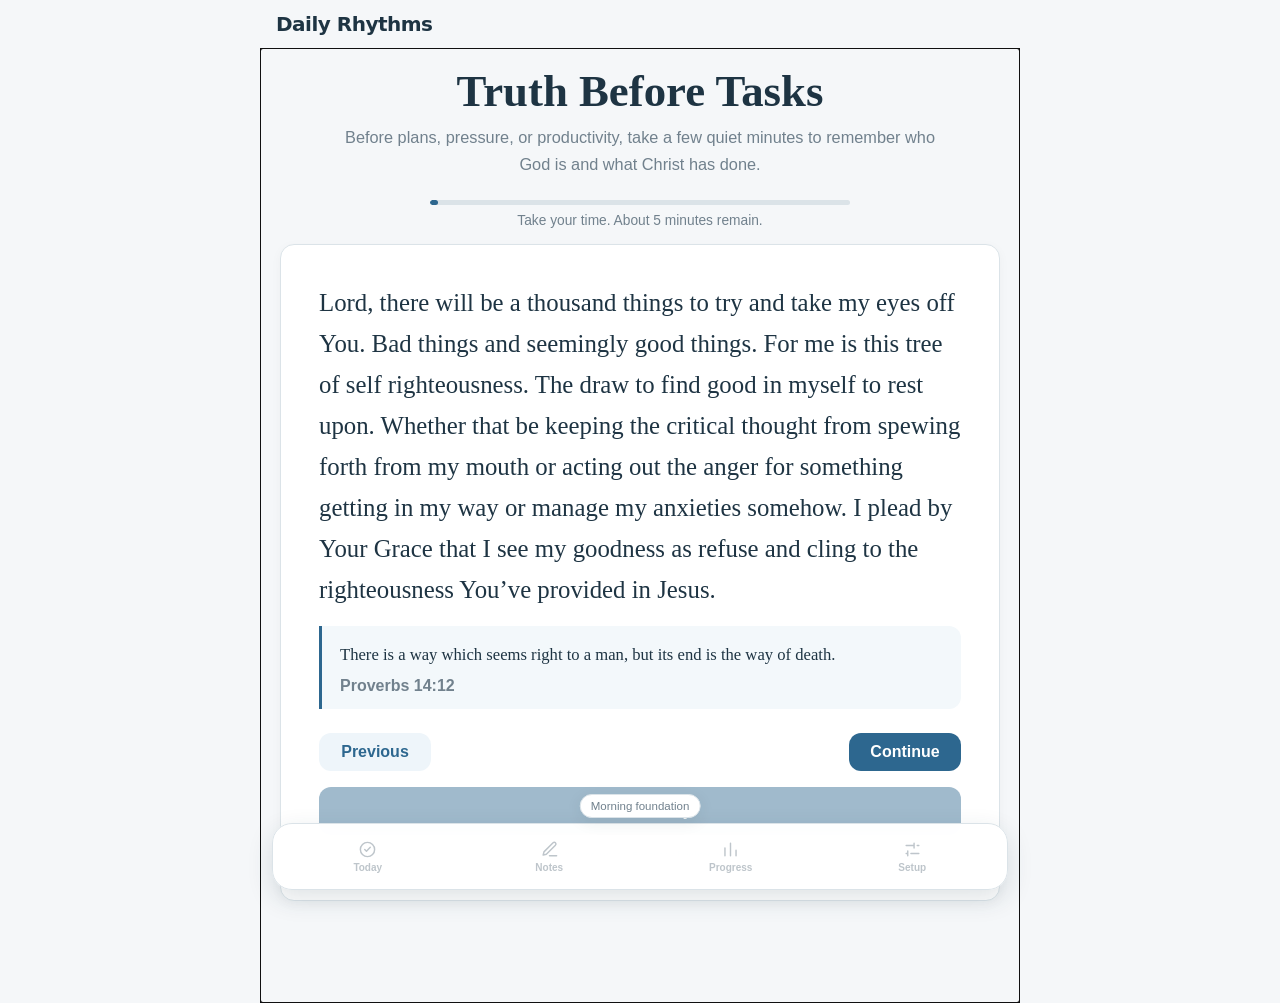
==== commit 8e7930a8: "Make daily truth gate reliable in build 51" ====
--- a/index.html
+++ b/index.html
@@ -22,7 +22,7 @@
         </div>
       </div>
       <details id="todayDateMenu" class="today-date-menu">
-        <summary><span id="heroDate">Today</span><span aria-hidden="true">⌄</span></summary>
+        <summary id="todayDateMenuButton"><span id="heroDate">Today</span><span aria-hidden="true">⌄</span></summary>
         <div class="date-nav date-nav-v15" aria-label="Choose date">
           <button id="prevDay" class="ghost-button" type="button" aria-label="Previous day">‹</button>
           <button id="selectedDateButton" class="date-button" type="button" aria-label="Return to today"></button>
@@ -618,6 +618,7 @@
               <div><span>Notifications</span><strong id="earnedAccessNotificationStatus">Checking</strong></div>
               <div><span>Widget snapshot</span><strong id="earnedAccessWidgetStatus">Waiting to sync</strong></div>
               <div><span>Today check</span><strong id="earnedAccessDayBoundaryStatus">Waiting for first check</strong></div>
+              <div><span>Morning foundation</span><strong id="earnedAccessFoundationStatus">Checking today</strong></div>
               <div><span>Truth queue</span><strong id="earnedAccessTruthDiagnosticStatus">Checking</strong></div>
             </div>
             <div class="earned-access-reliability-actions">
@@ -951,6 +952,6 @@
   <script src="sync-core.js" defer></script>
   <script src="sync-cloud.js" defer></script>
   <script src="data-health.js" defer></script>
-  <script src="app.js?v=1.47.0-build49-adaptive-focus" defer></script>
+  <script src="app.js?v=1.49.0-build51-daily-gate" defer></script>
 </body>
 </html>
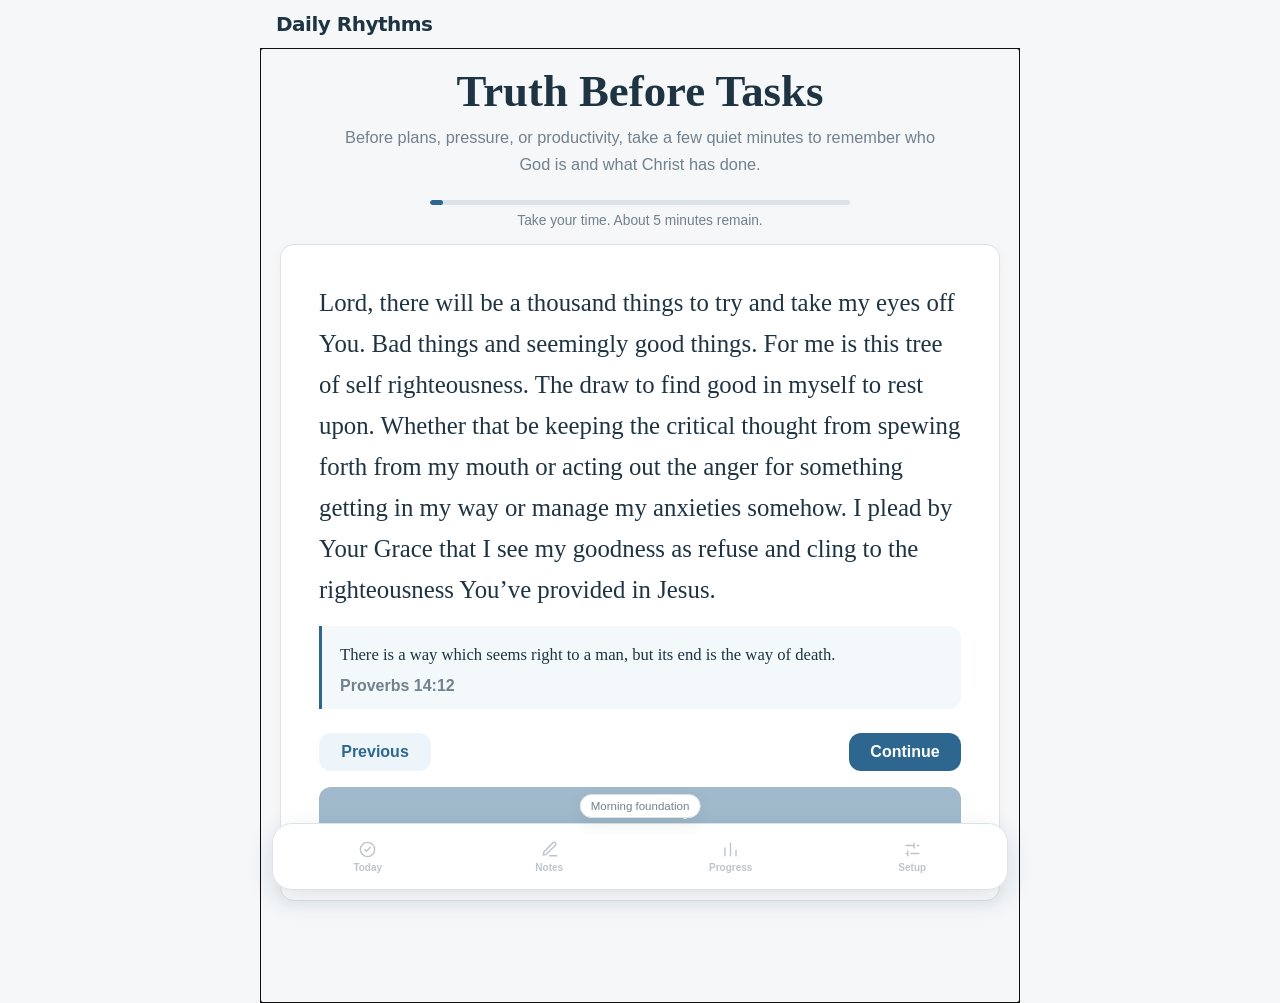
==== commit 3c2517a9: "Fix Today controls and duplicate truth in build 52" ====
--- a/index.html
+++ b/index.html
@@ -952,6 +952,6 @@
   <script src="sync-core.js" defer></script>
   <script src="sync-cloud.js" defer></script>
   <script src="data-health.js" defer></script>
-  <script src="app.js?v=1.49.0-build51-daily-gate" defer></script>
+  <script src="app.js?v=1.50.0-build52-date-truth" defer></script>
 </body>
 </html>
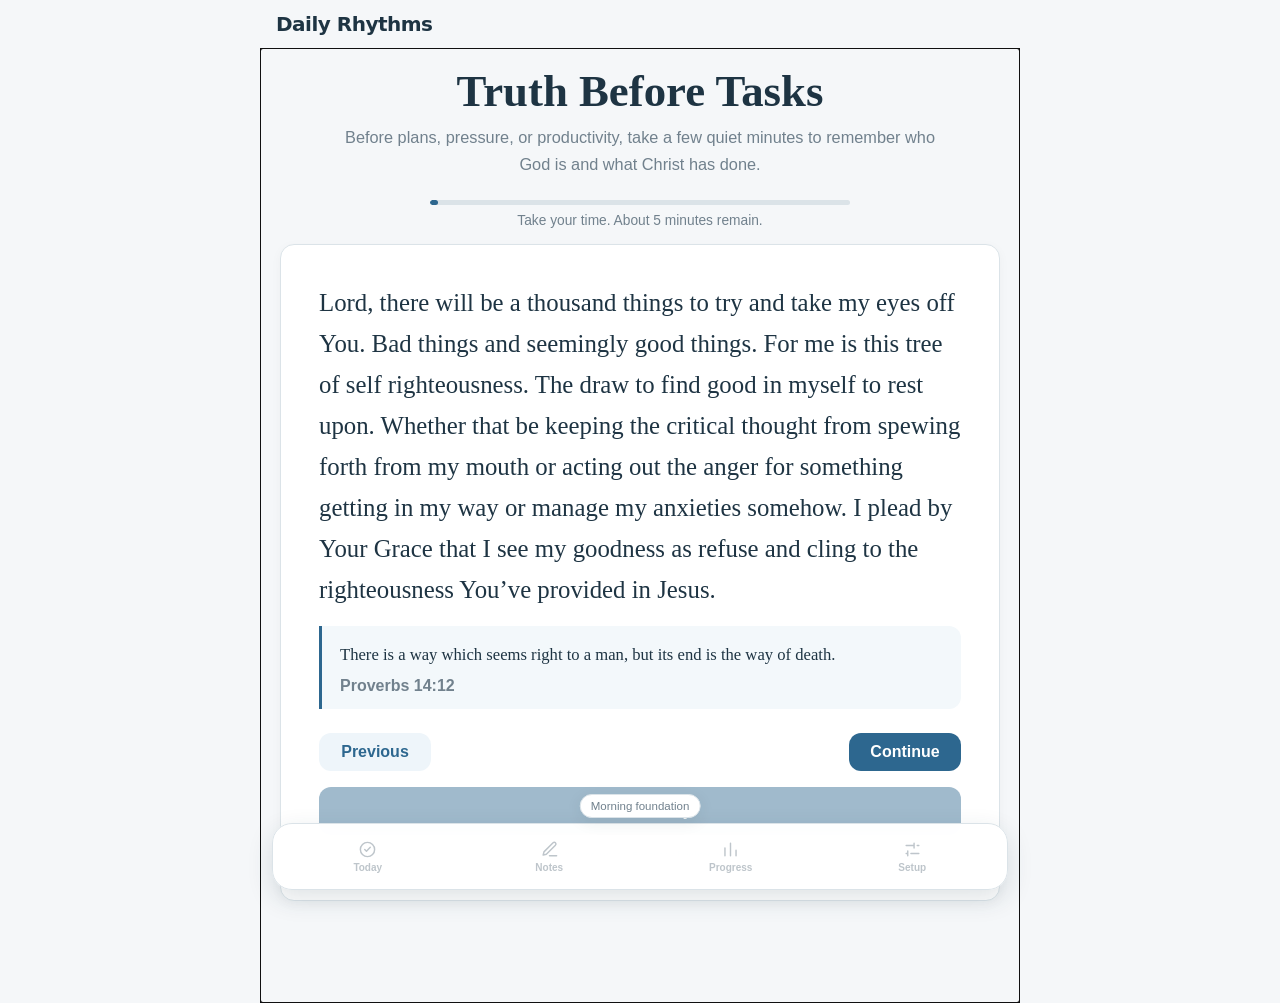
==== commit f827e3c6: "Keep Build 53 widget actions in place" ====
--- a/index.html
+++ b/index.html
@@ -952,6 +952,6 @@
   <script src="sync-core.js" defer></script>
   <script src="sync-cloud.js" defer></script>
   <script src="data-health.js" defer></script>
-  <script src="app.js?v=1.50.0-build52-date-truth" defer></script>
+  <script src="app.js?v=1.51.0-build53-widget-actions" defer></script>
 </body>
 </html>
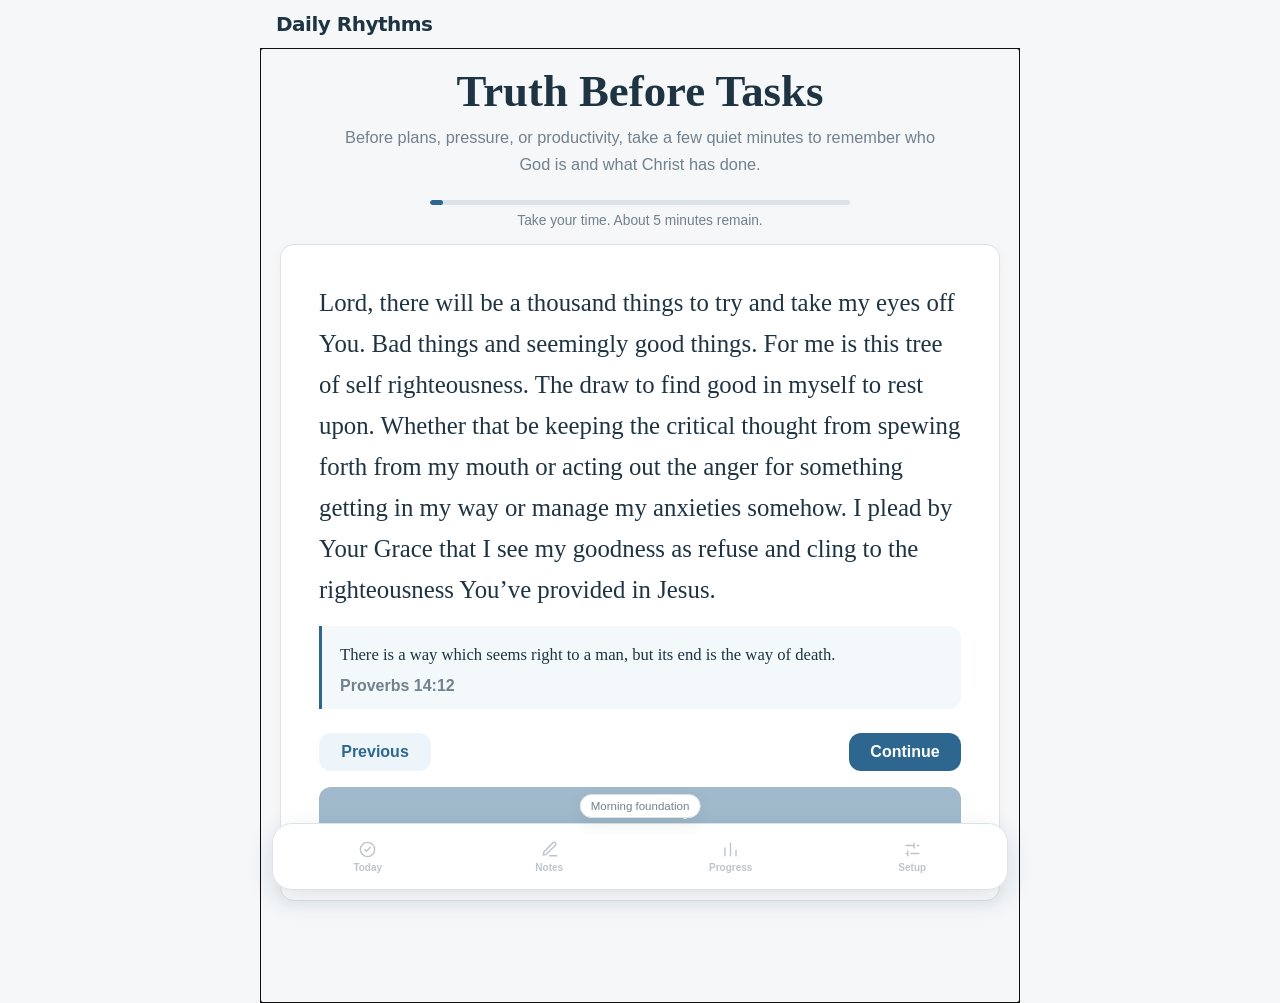
==== commit d3f8e815: "Make truth reminders audible and diagnosable in build 55" ====
--- a/index.html
+++ b/index.html
@@ -69,6 +69,19 @@
           <div class="progress-ring" id="progressRing" aria-label="0 percent complete"><span id="progressPercent">0%</span></div>
         </section>
 
+        <section id="truthAttentionCard" class="card truth-attention-card" hidden aria-live="polite">
+          <div class="truth-attention-icon" aria-hidden="true">◐</div>
+          <div class="truth-attention-copy">
+            <p class="eyebrow">Needs your attention</p>
+            <h2 id="truthAttentionTitle">A truth reminder is waiting</h2>
+            <p id="truthAttentionDetail" class="muted">Review it once to clear every reminder that has elapsed.</p>
+          </div>
+          <div class="truth-attention-actions">
+            <button id="deferTruthAttentionButton" class="secondary-button" type="button">I’m occupied · 15 min</button>
+            <button id="reviewTruthAttentionButton" class="primary-button" type="button">Review now</button>
+          </div>
+        </section>
+
         <section class="card foundation-card" aria-label="Today's foundation">
           <div>
             <div class="foundation-heading"><p class="eyebrow">Today’s foundation</p><span class="foundation-mark" aria-label="Foundation complete">100%</span></div>
@@ -952,6 +965,6 @@
   <script src="sync-core.js" defer></script>
   <script src="sync-cloud.js" defer></script>
   <script src="data-health.js" defer></script>
-  <script src="app.js?v=1.51.0-build53-widget-actions" defer></script>
+  <script src="app.js?v=1.53.0-build55-truth-alerts" defer></script>
 </body>
 </html>
--- a/styles.css
+++ b/styles.css
@@ -498,6 +498,17 @@
 #todayView .foundation-heading .eyebrow{padding:0;color:var(--muted);font-size:9px;font-weight:500;letter-spacing:.14em}
 #todayView .foundation-heading .foundation-mark{display:block;position:static;width:auto;height:auto;border:0;border-radius:0;background:none;box-shadow:none;color:var(--brand);font-size:14px;font-weight:550}
 #todayView .foundation-copy{margin:0;font-size:13px;line-height:1.45;color:var(--ink);font-weight:400}
+.truth-attention-card{display:grid;grid-template-columns:34px minmax(0,1fr) auto;align-items:center;gap:11px;margin:0 0 12px;padding:12px 13px;border-color:color-mix(in srgb,var(--brand) 32%,var(--line));border-left:4px solid var(--brand);background:color-mix(in srgb,var(--brand-soft) 38%,var(--surface-solid))}
+.truth-attention-card[hidden]{display:none}
+.truth-attention-icon{display:grid;place-items:center;width:34px;height:34px;border-radius:11px;background:var(--brand);color:#fff;font-size:19px;font-weight:700}
+.truth-attention-copy .eyebrow{margin:0 0 3px;font-size:8px;letter-spacing:.14em}
+.truth-attention-copy h2{margin:0;font-size:14px;line-height:1.25}
+.truth-attention-copy p:last-child{margin:3px 0 0;font-size:10px;line-height:1.35}
+.truth-attention-actions{display:flex;align-items:center;gap:7px}
+.truth-attention-actions button{min-height:36px;padding:8px 11px;font-size:10px;white-space:nowrap}
+.truth-attention-card.is-deferred{border-left-color:var(--muted);background:var(--surface-solid)}
+.truth-attention-card.is-deferred .truth-attention-icon{background:var(--muted)}
+@media(max-width:560px){.truth-attention-card{grid-template-columns:32px minmax(0,1fr)}.truth-attention-icon{width:32px;height:32px}.truth-attention-actions{grid-column:2;justify-content:flex-start}.truth-attention-actions button{flex:1;max-width:170px}}
 #todayView .routine-section{margin:12px 0}
 #todayView .routine-section>.card{padding:0;border:0;background:none;box-shadow:none;backdrop-filter:none}
 #todayView .routine-heading{margin:0 3px 6px;min-height:28px}
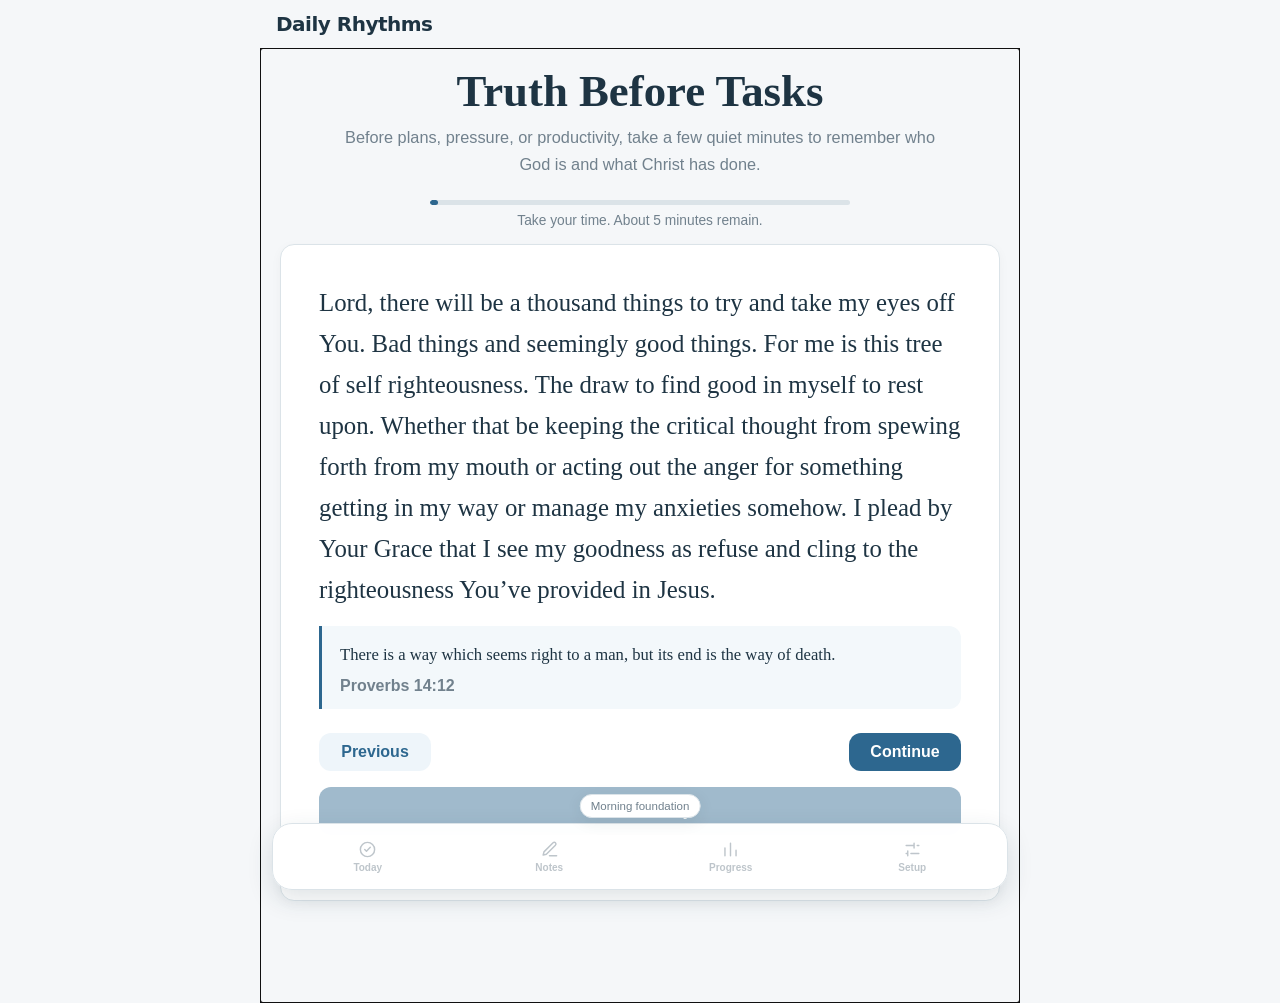
==== commit 3814710f: "Enable Time Sensitive truth alerts in build 56" ====
--- a/index.html
+++ b/index.html
@@ -965,6 +965,6 @@
   <script src="sync-core.js" defer></script>
   <script src="sync-cloud.js" defer></script>
   <script src="data-health.js" defer></script>
-  <script src="app.js?v=1.53.0-build55-truth-alerts" defer></script>
+  <script src="app.js?v=1.54.0-build56-time-sensitive" defer></script>
 </body>
 </html>
